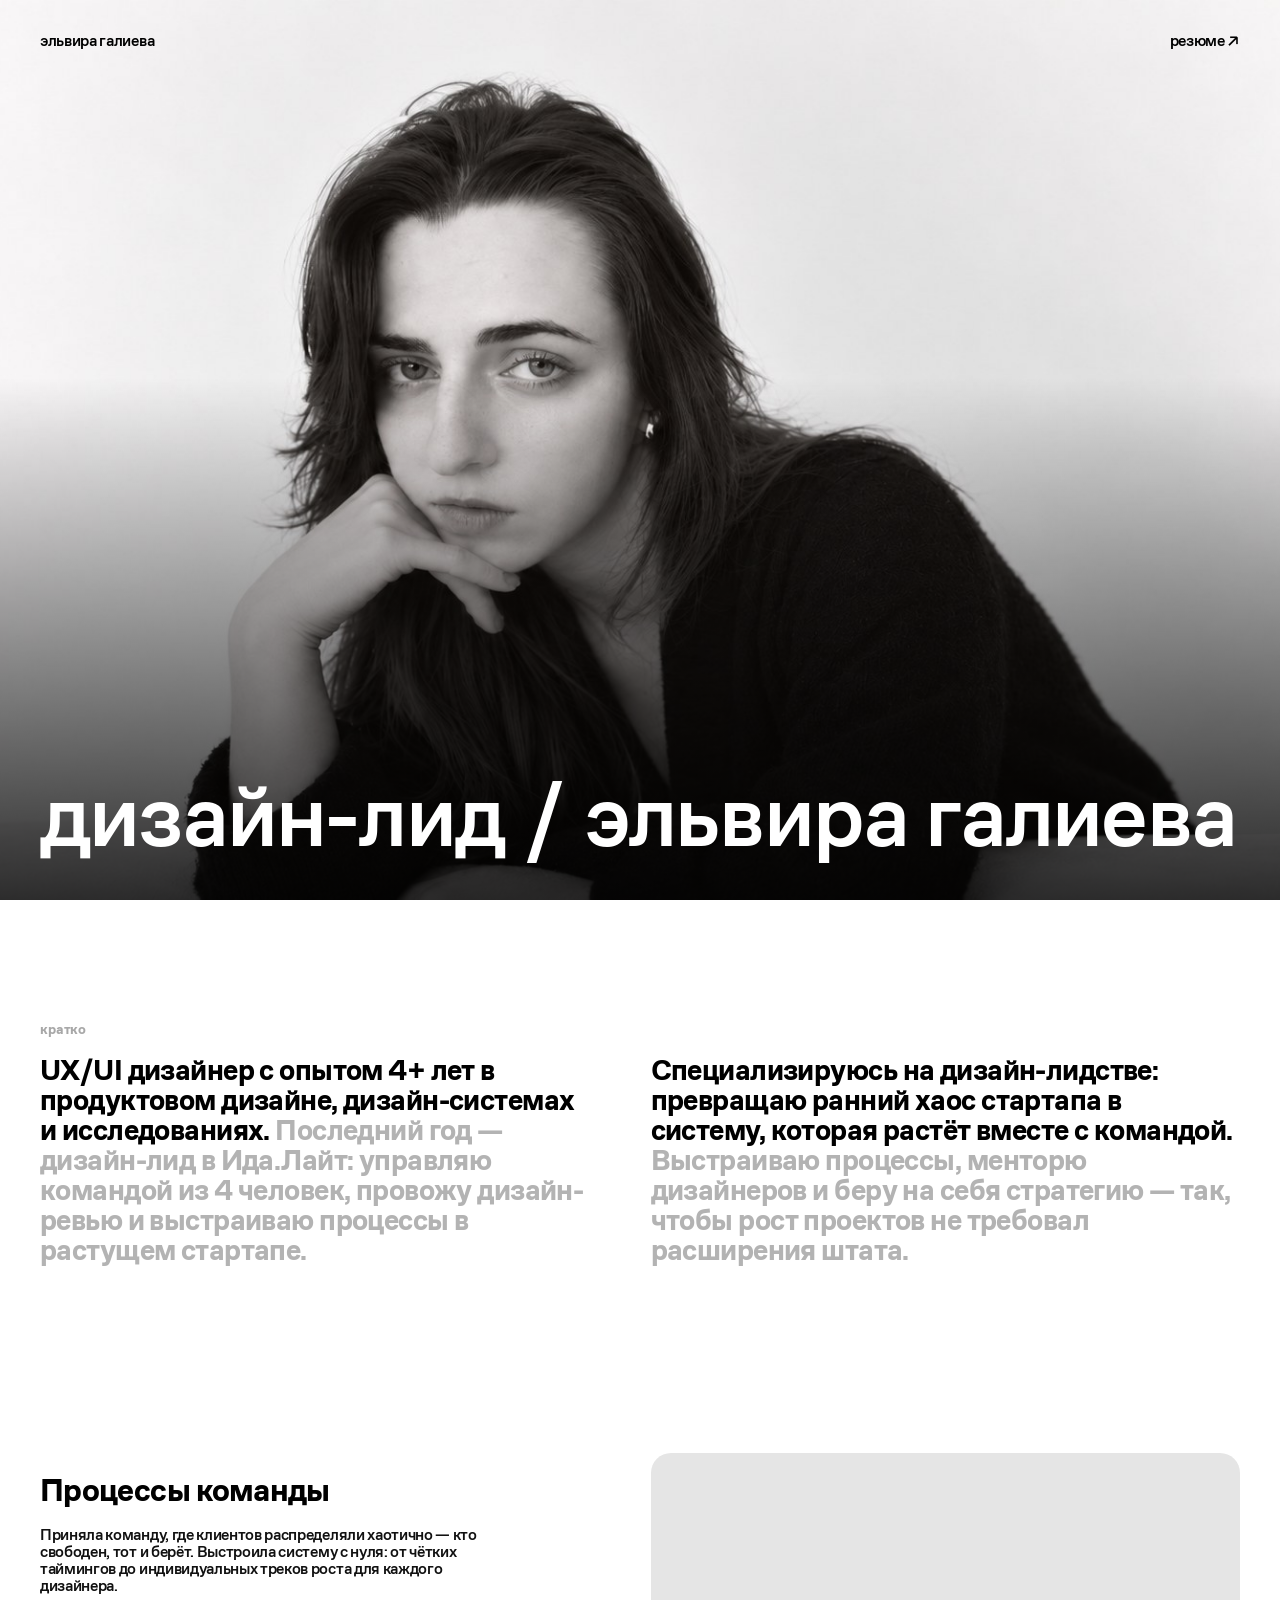
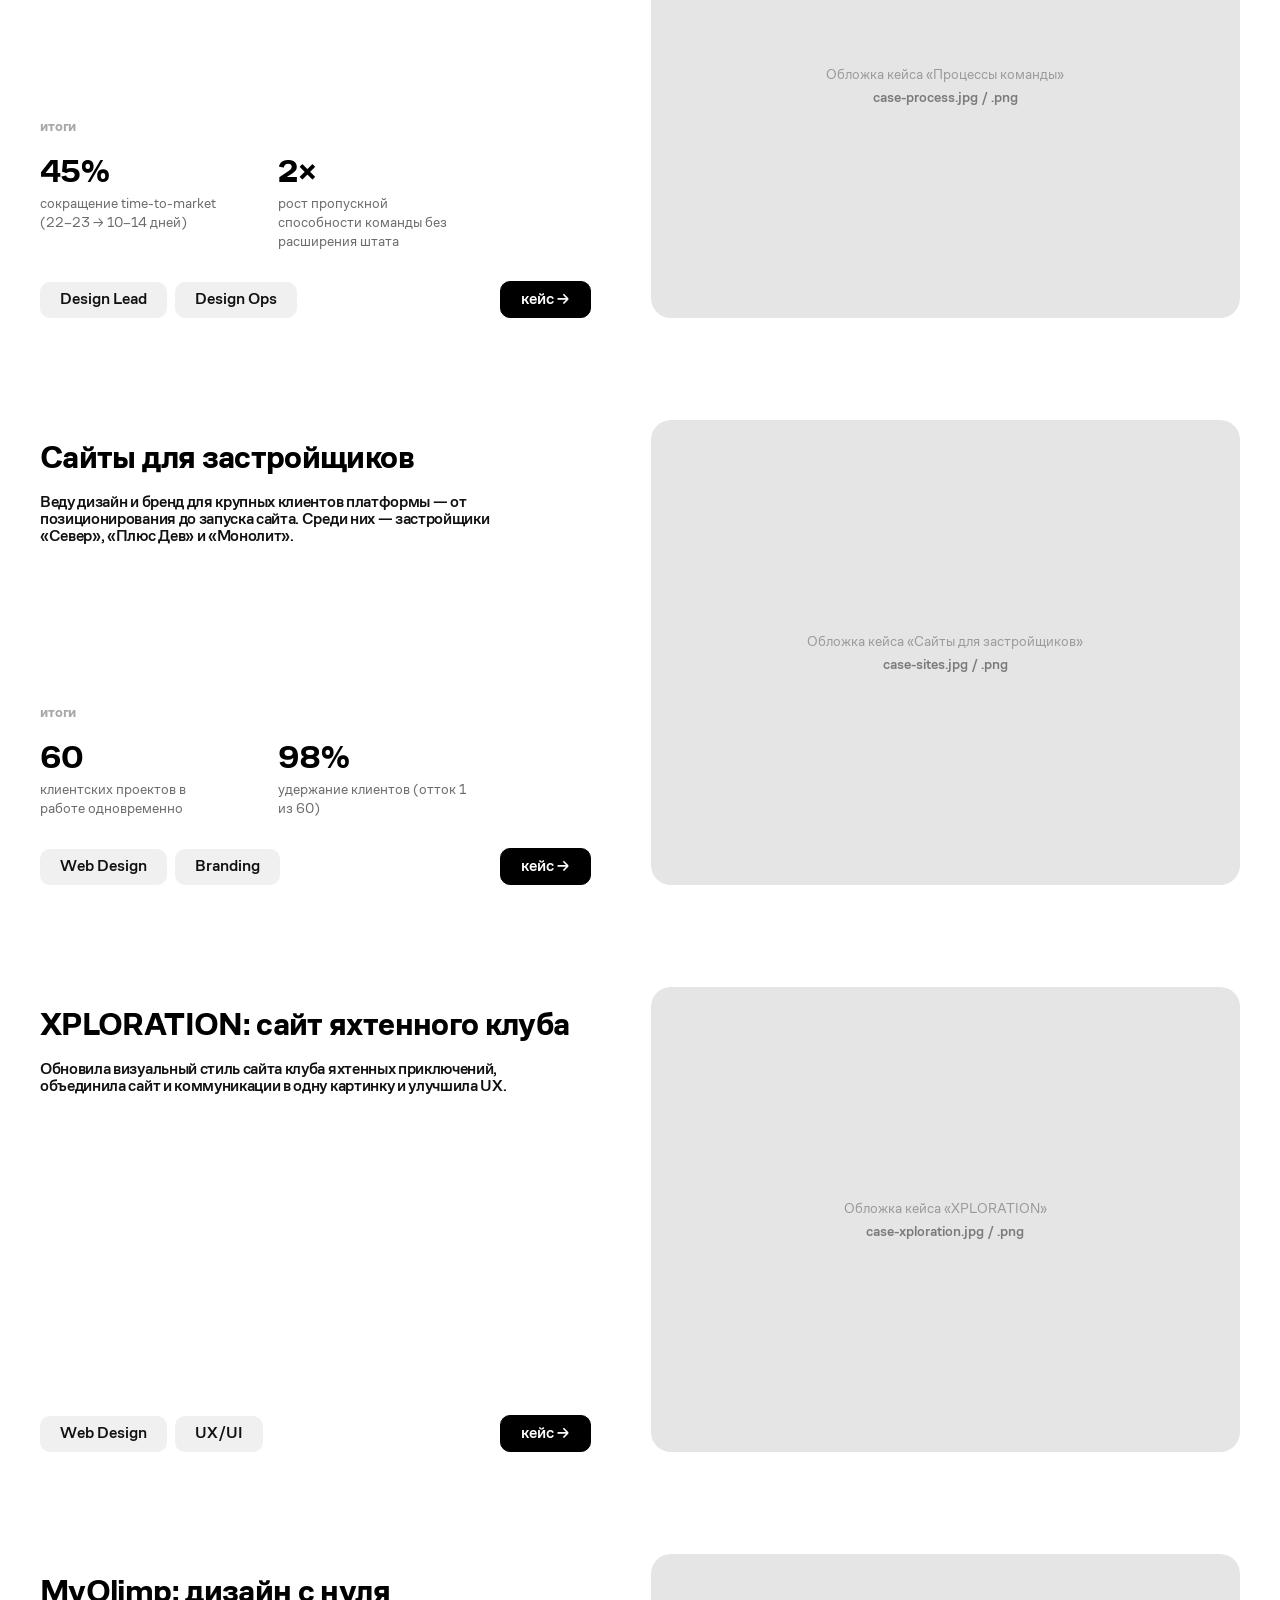
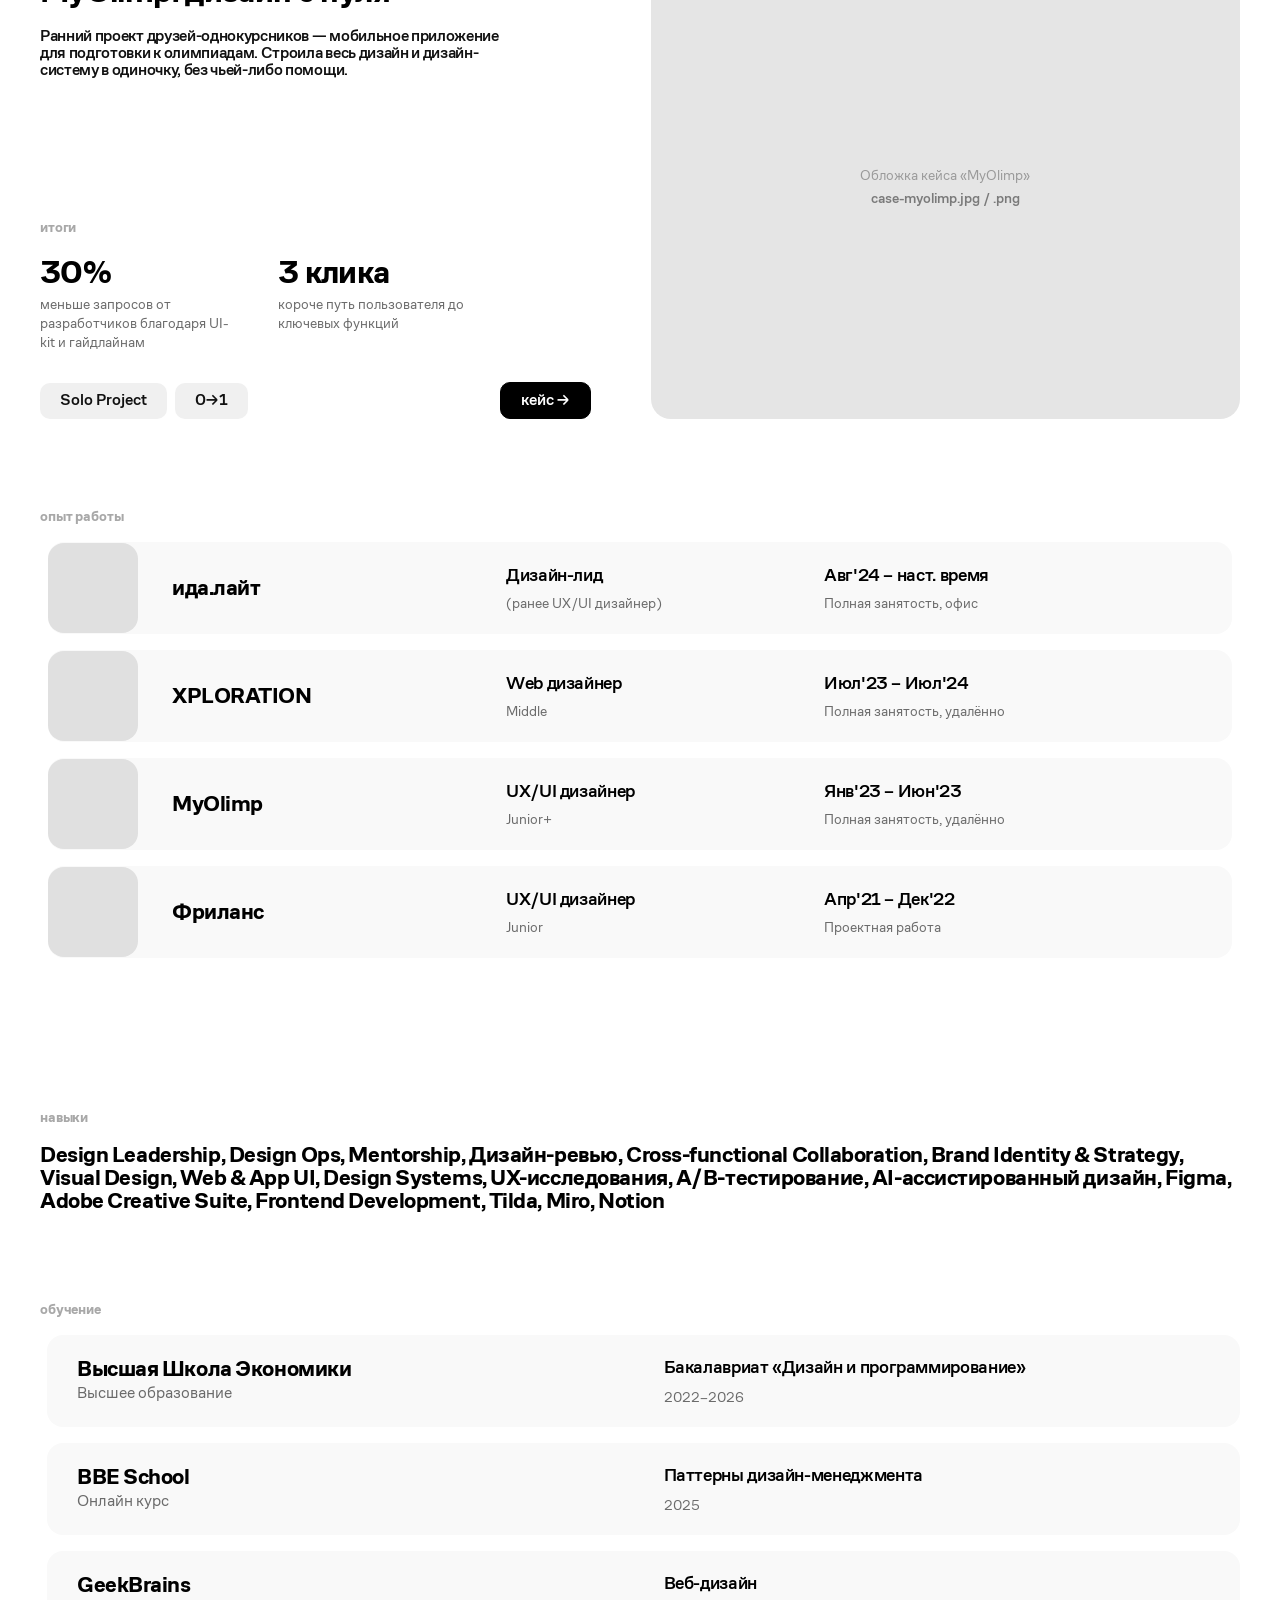
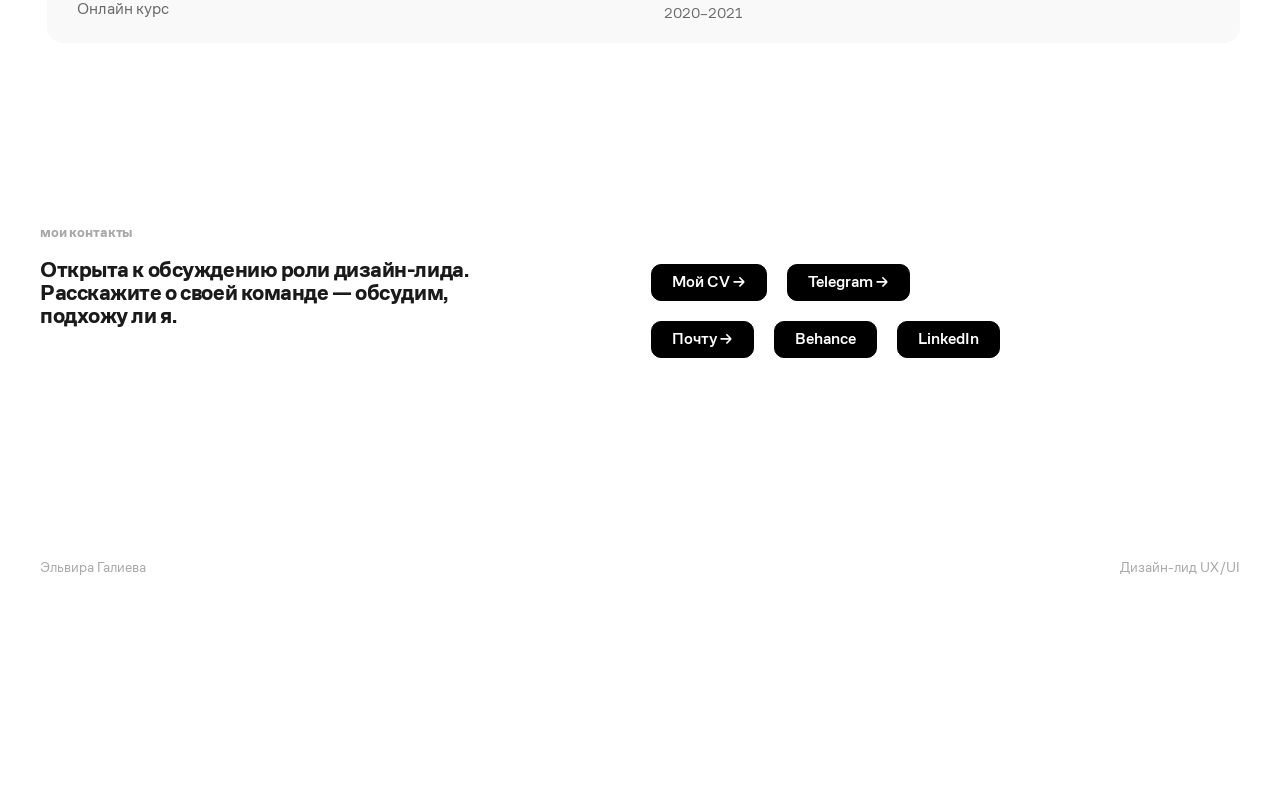
==== index.html @ cdce3c0e "xplo_case" ====
<!doctype html>
<html lang="ru">
  <head>
    <meta charset="utf-8" />
    <meta name="viewport" content="width=device-width, initial-scale=1" />
    <title>Эльвира Галиева — Дизайн-лид UX/UI</title>
    <meta
      name="description"
      content="Портфолио Эльвиры Галиевой, дизайн-лида UX/UI: процессы команды, сайты для застройщиков, сайт яхтенного клуба, дизайн-системы."
    />
    <link rel="preconnect" href="https://fonts.googleapis.com" />
    <link rel="preconnect" href="https://fonts.gstatic.com" crossorigin />
    <link
      href="https://fonts.googleapis.com/css2?family=Inter:wght@400;500;600;700&display=swap"
      rel="stylesheet"
    />
    <link rel="icon" type="image/png" href="images/favicon.png" />
    <link rel="stylesheet" href="style.css" />
    <script>document.documentElement.classList.add("js");</script>
  </head>
  <body>
    <!-- ===== Прелоадер ===== -->
    <div class="preloader" id="preloader" aria-hidden="true">
      <p class="preloader__text">
        <span class="preloader__text-base">эльвира галиева / дизайн-лид ux/ui</span>
        <span class="preloader__text-fill" id="preloader-fill"
          >эльвира галиева / дизайн-лид ux/ui</span
        >
      </p>
    </div>

    <!-- ===== Первый экран ===== -->
    <section class="hero-full" id="hero-full">
      <div
        class="hero-full__media media"
        data-slot="hero"
        data-label="Фото"
      ></div>
      <div class="hero-full__overlay" aria-hidden="true"></div>
      <div class="hero-full__top wrap">
        <a
          class="hero-full__name"
          data-link="telegram"
          href="#"
          target="_blank"
          rel="noopener"
          >эльвира галиева</a
        >
        <a
          class="hero-full__cv"
          data-link="cv"
          href="#"
          target="_blank"
          rel="noopener"
          >резюме <span aria-hidden="true">↗</span></a
        >
      </div>
      <div class="hero-full__title-wrap wrap">
        <h1 class="hero-full__title" id="hero-title">
          дизайн-лид / эльвира галиева
        </h1>
      </div>
    </section>

    <main>
      <!-- ===== Кратко ===== -->
      <section class="about wrap">
        <p class="label">Кратко</p>
        <div class="about__grid">
          <p class="about__text">
            <span class="about__text--strong"
              >UX/UI дизайнер с опытом 4+ лет в продуктовом дизайне,
              дизайн-системах и исследованиях.</span
            >
            <span class="about__text--muted"
              >Последний год — дизайн-лид в Ида.Лайт: управляю командой из 4
              человек, провожу дизайн-ревью и выстраиваю процессы в растущем
              стартапе.</span
            >
          </p>
          <p class="about__text">
            <span class="about__text--strong"
              >Специализируюсь на дизайн-лидстве: превращаю ранний хаос стартапа
              в систему, которая растёт вместе с командой.</span
            >
            <span class="about__text--muted"
              >Выстраиваю процессы, менторю дизайнеров и беру на себя стратегию
              — так, чтобы рост проектов не требовал расширения штата.</span
            >
          </p>
        </div>
      </section>

      <!-- ===== Кейсы ===== -->
      <section class="cases wrap">
        <article class="case" id="case-process">
          <div class="case__info">
            <div>
              <h2 class="case__title">Процессы команды</h2>
              <p class="case__desc">
                Приняла команду, где клиентов распределяли хаотично — кто
                свободен, тот и берёт. Выстроила систему с нуля: от чётких
                таймингов до индивидуальных треков роста для каждого дизайнера.
              </p>
            </div>
            <div>
              <p class="label">Итоги</p>
              <div class="stats">
                <div class="stat">
                  <div class="stat__num">45%</div>
                  <div class="stat__cap">
                    сокращение time-to-market (22–23 → 10–14 дней)
                  </div>
                </div>
                <div class="stat">
                  <div class="stat__num">2×</div>
                  <div class="stat__cap">
                    рост пропускной способности команды без расширения штата
                  </div>
                </div>
              </div>
              <div class="case__foot">
                <div class="tags">
                  <span class="tag">Design Lead</span
                  ><span class="tag">Design Ops</span>
                </div>
                <a class="btn btn--dark" data-link="case-process" href="#"
                  >кейс →</a
                >
              </div>
            </div>
          </div>
          <div
            class="case__media media"
            data-slot="case-process"
            data-label="Обложка кейса «Процессы команды»"
          ></div>
        </article>

        <article class="case" id="case-sites">
          <div class="case__info">
            <div>
              <h2 class="case__title">Сайты для застройщиков</h2>
              <p class="case__desc">
                Веду дизайн и бренд для крупных клиентов платформы — от
                позиционирования до запуска сайта. Среди них — застройщики
                «Север», «Плюс Дев» и «Монолит».
              </p>
            </div>
            <div>
              <p class="label">Итоги</p>
              <div class="stats">
                <div class="stat">
                  <div class="stat__num">60</div>
                  <div class="stat__cap">
                    клиентских проектов в работе одновременно
                  </div>
                </div>
                <div class="stat">
                  <div class="stat__num">98%</div>
                  <div class="stat__cap">
                    удержание клиентов (отток 1 из 60)
                  </div>
                </div>
              </div>
              <div class="case__foot">
                <div class="tags">
                  <span class="tag">Web Design</span
                  ><span class="tag">Branding</span>
                </div>
                <a class="btn btn--dark" data-link="case-sites" href="#"
                  >кейс →</a
                >
              </div>
            </div>
          </div>
          <div
            class="case__media media"
            data-slot="case-sites"
            data-label="Обложка кейса «Сайты для застройщиков»"
          ></div>
        </article>

        <article class="case" id="case-xploration">
          <div class="case__info">
            <div>
              <h2 class="case__title">XPLORATION: сайт яхтенного клуба</h2>
              <p class="case__desc">
                Обновила визуальный стиль сайта клуба яхтенных приключений,
                объединила сайт и коммуникации в одну картинку и улучшила UX.
              </p>
            </div>
            <div>
              <div class="case__foot">
                <div class="tags">
                  <span class="tag">Web Design</span
                  ><span class="tag">UX/UI</span>
                </div>
                <a class="btn btn--dark" data-link="case-xploration" href="#">кейс →</a>
              </div>
            </div>
          </div>
          <div
            class="case__media media"
            data-slot="case-xploration"
            data-label="Обложка кейса «XPLORATION»"
          ></div>
        </article>

        <article class="case" id="case-myolimp">
          <div class="case__info">
            <div>
              <h2 class="case__title">MyOlimp: дизайн с нуля</h2>
              <p class="case__desc">
                Ранний проект друзей-однокурсников — мобильное приложение для
                подготовки к олимпиадам. Строила весь дизайн и дизайн-систему в
                одиночку, без чьей-либо помощи.
              </p>
            </div>
            <div>
              <p class="label">Итоги</p>
              <div class="stats">
                <div class="stat">
                  <div class="stat__num">30%</div>
                  <div class="stat__cap">
                    меньше запросов от разработчиков благодаря UI-kit и
                    гайдлайнам
                  </div>
                </div>
                <div class="stat">
                  <div class="stat__num">3 клика</div>
                  <div class="stat__cap">
                    короче путь пользователя до ключевых функций
                  </div>
                </div>
              </div>
              <div class="case__foot">
                <div class="tags">
                  <span class="tag">Solo Project</span
                  ><span class="tag">0→1</span>
                </div>
                <a class="btn btn--dark" data-link="case-myolimp" href="#"
                  >кейс →</a
                >
              </div>
            </div>
          </div>
          <div
            class="case__media media"
            data-slot="case-myolimp"
            data-label="Обложка кейса «MyOlimp»"
          ></div>
        </article>
      </section>

      <!-- ===== Опыт работы ===== -->
      <section class="block wrap">
        <p class="label">Опыт работы</p>
        <div class="rows">
          <div class="job">
            <div
              class="job__logo media"
              data-slot="logo-idalite"
              data-label="Лого"
            ></div>
            <div class="job__company">ида.лайт</div>
            <div class="job__col">
              <div class="job__main">Дизайн-лид</div>
              <div class="job__sub">(ранее UX/UI дизайнер)</div>
            </div>
            <div class="job__col">
              <div class="job__main">Авг'24 – наст. время</div>
              <div class="job__sub">Полная занятость, офис</div>
            </div>
          </div>
          <div class="job">
            <div
              class="job__logo media"
              data-slot="logo-xploration"
              data-label="Лого"
            ></div>
            <div class="job__company">XPLORATION</div>
            <div class="job__col">
              <div class="job__main">Web дизайнер</div>
              <div class="job__sub">Middle</div>
            </div>
            <div class="job__col">
              <div class="job__main">Июл'23 – Июл'24</div>
              <div class="job__sub">Полная занятость, удалённо</div>
            </div>
          </div>
          <div class="job">
            <div
              class="job__logo media"
              data-slot="logo-myolimp"
              data-label="Лого"
            ></div>
            <div class="job__company">MyOlimp</div>
            <div class="job__col">
              <div class="job__main">UX/UI дизайнер</div>
              <div class="job__sub">Junior+</div>
            </div>
            <div class="job__col">
              <div class="job__main">Янв'23 – Июн'23</div>
              <div class="job__sub">Полная занятость, удалённо</div>
            </div>
          </div>
          <div class="job">
            <div
              class="job__logo media"
              data-slot="logo-freelance"
              data-label="Лого"
            ></div>
            <div class="job__company">Фриланс</div>
            <div class="job__col">
              <div class="job__main">UX/UI дизайнер</div>
              <div class="job__sub">Junior</div>
            </div>
            <div class="job__col">
              <div class="job__main">Апр'21 – Дек'22</div>
              <div class="job__sub">Проектная работа</div>
            </div>
          </div>
        </div>
      </section>

      <!-- ===== Навыки ===== -->
      <section class="block wrap">
        <p class="label">Навыки</p>
        <!-- Навыки и превью кейсов при наведении настраиваются в script.js (SKILLS) -->
        <p class="skills" id="skills"></p>
      </section>

      <!-- ===== Обучение ===== -->
      <section class="block wrap">
        <p class="label">Обучение</p>
        <div class="rows">
          <div class="edu">
            <div>
              <div class="edu__name">Высшая Школа Экономики</div>
              <div class="edu__sub">Высшее образование</div>
            </div>
            <div>
              <div class="edu__main">
                Бакалавриат «Дизайн и программирование»
              </div>
              <div class="edu__sub edu__sub--sm">2022–2026</div>
            </div>
          </div>
          <div class="edu">
            <div>
              <div class="edu__name">BBE School</div>
              <div class="edu__sub">Онлайн курс</div>
            </div>
            <div>
              <div class="edu__main">Паттерны дизайн-менеджмента</div>
              <div class="edu__sub edu__sub--sm">2025</div>
            </div>
          </div>
          <div class="edu">
            <div>
              <div class="edu__name">GeekBrains</div>
              <div class="edu__sub">Онлайн курс</div>
            </div>
            <div>
              <div class="edu__main">Веб-дизайн</div>
              <div class="edu__sub edu__sub--sm">2020–2021</div>
            </div>
          </div>
        </div>
      </section>

      <!-- ===== Контакты ===== -->
      <section class="contacts wrap" id="contacts">
        <p class="label">Мои контакты</p>
        <div class="contacts__grid">
          <p class="contacts__text">
            Открыта к обсуждению роли дизайн-лида. Расскажите о своей
            команде — обсудим, подхожу ли я.
          </p>
          <div class="contacts__btns">
            <a
              class="btn btn--dark"
              data-link="cv"
              href="#"
              target="_blank"
              rel="noopener"
              >Мой CV →</a
            >
            <a
              class="btn btn--dark"
              data-link="telegram"
              href="#"
              target="_blank"
              rel="noopener"
              >Telegram →</a
            >
            <a class="btn btn--dark" data-link="email" href="#">Почту →</a>
            <a
              class="btn btn--dark"
              data-link="behance"
              href="#"
              target="_blank"
              rel="noopener"
              >Behance</a
            >
            <a
              class="btn btn--dark"
              data-link="linkedin"
              href="#"
              target="_blank"
              rel="noopener"
              >LinkedIn</a
            >
          </div>
        </div>
      </section>
    </main>

    <footer class="footer wrap">
      <span>Эльвира Галиева</span>
      <span>Дизайн-лид UX/UI</span>
    </footer>

    <!-- Всплывающее превью кейса для навыков -->
    <div class="skill-tip" id="skill-tip" aria-hidden="true">
      <div class="skill-tip__img media" id="skill-tip-img"></div>
      <div class="skill-tip__title" id="skill-tip-title"></div>
    </div>

    <script src="script.js"></script>
  </body>
</html>
---- style.css ----
/* =========================================================
   Портфолио — Эльвира Галиева
   Дизайн-система: CoFo Sans, серый #6B6B6B, скругления 10 / 16 / 20 px
   ========================================================= */

/* ---------- Шрифт CoFo Sans ----------
   Файлы лежат в папке fonts/. Есть начертания Regular 400, Medium 500, Bold 700.
   Если файлы не загрузились — запасной Inter. */
@font-face {
  font-family: "CoFo Sans";
  src: url("fonts/CoFoSans-Regular.woff") format("woff");
  font-weight: 400; font-style: normal; font-display: swap;
}
@font-face {
  font-family: "CoFo Sans";
  src: url("fonts/CoFoSans-Medium.woff") format("woff");
  font-weight: 500; font-style: normal; font-display: swap;
}
@font-face {
  font-family: "CoFo Sans";
  src: url("fonts/CoFoSans-Bold.woff") format("woff");
  font-weight: 700; font-style: normal; font-display: swap;
}

:root {
  --black: #000;
  --text: #111;
  --gray: #6B6B6B;          /* вторичный текст */
  --gray-label: #A8A8A8;    /* подписи разделов */
  --placeholder: #E5E5E5;   /* серые плейсхолдеры */
  --row-bg: #F9F9F9;        /* фон строк опыта/обучения */
  --tag-bg: #F0F0F0;
  --accent: #FF0000;        /* навык при наведении */
  --white: #fff;

  --r-s: 10px;   /* кнопки, теги */
  --r-m: 16px;   /* строки, логотипы, тултип */
  --r-l: 20px;   /* большие обложки */

  /* Сетка резиновая: контент тянется на всю ширину окна,
     по бокам только поля --gutter (40 / 32 / 16 px). */
  --max: 100%;
  --gutter: 40px;

  /* ---------- Типографическая шкала ----------
     размер / межстрочный / насыщенность / трекинг */
  --h1-size: 73px;  --h1-lh: 0.97; --h1-w: 500; --h1-ls: -0.02em;
  --h2-size: 32px;  --h2-lh: 1.2;  --h2-w: 700; --h2-ls: -0.02em;
  --h3-size: 22px;  --h3-lh: 1.05; --h3-w: 700; --h3-ls: -0.02em;
  --h4-size: 18px;  --h4-lh: 1.35; --h4-w: 500; --h4-ls: -0.02em;

  --big-size:    16px; --big-lh:    1.05; --big-w: 500; --big-ls: -0.02em;
  --normal-size: 16px; --normal-lh: 1.4;
  --small-size:  14px; --small-lh:  1.35;
  --label-size:  14px; --label-lh:  1.35;
  --text-w: 400;          /* обычный текст */
  --text-w-medium: 500;   /* кнопки, теги, акценты */
  --label-ls: -0.01em;     /* подписи разделов */
}

*, *::before, *::after { box-sizing: border-box; }

html { scroll-behavior: smooth; }

body {
  margin: 0;
  background: var(--white);
  color: var(--text);
  font-family: "CoFo Sans", "Inter", system-ui, -apple-system, "Segoe UI", Roboto, sans-serif;
  -webkit-font-smoothing: antialiased;
  overflow-wrap: break-word;
}

h1, h2, p { margin: 0; }
a { color: inherit; text-decoration: none; }

/* =========================================================
   ТИПОГРАФИКА — единственное место, где задаются шрифты.
   Классы .t-* можно вешать на новые элементы.
   ========================================================= */

/* H1 — имя и роль в шапке */
.t-h1 {
  font-size: var(--h1-size); line-height: var(--h1-lh);
  font-weight: var(--h1-w); letter-spacing: var(--h1-ls);
}
/* H2 — заголовки кейсов, цифры итогов */
.t-h2, .case__title, .stat__num {
  font-size: var(--h2-size); line-height: var(--h2-lh);
  font-weight: var(--h2-w); letter-spacing: var(--h2-ls);
}
/* H3 — компании, вузы, список навыков, текст контактов */
.t-h3, .job__company, .edu__name, .skills, .contacts__text {
  font-size: var(--h3-size); line-height: var(--h3-lh);
  font-weight: var(--h3-w); letter-spacing: var(--h3-ls);
}
/* Блок «Кратко» — крупнее H3 в ~1.5 раза, часть текста затемнена, часть серая */
.about__text {
  font-size: calc(var(--h3-size) * 1.3); line-height: 1.05;
  font-weight: var(--h3-w); letter-spacing: var(--h3-ls);
}
.about__text--strong { color: var(--black); }
.about__text--muted { color: #B3B3B3; }
/* H4 — должности и даты, программы обучения */
.t-h4, .job__main, .edu__main {
  font-size: var(--h4-size); line-height: var(--h4-lh);
  font-weight: var(--h4-w); letter-spacing: var(--h4-ls);
}
/* Big text — основной текст, описания кейсов */
body, .t-big, .case__desc {
  font-size: var(--big-size); line-height: var(--big-lh);
  font-weight: var(--big-w); letter-spacing: var(--big-ls);
}
/* Normal text — шапка, кнопки, теги, подписи в обучении */
.t-normal, .topbar__meta, .btn, .tag, .edu__sub {
  font-size: var(--normal-size); line-height: var(--normal-lh);
  font-weight: var(--text-w); letter-spacing: 0;
}
.btn, .tag { font-weight: var(--text-w-medium); }
/* Small text — подписи под цифрами, детали опыта, годы, футер */
.t-small, .stat__cap, .job__sub, .edu__sub--sm, .footer, .media__hint, .skill-tip__title {
  font-size: var(--small-size); line-height: var(--small-lh);
  font-weight: var(--text-w); letter-spacing: 0;
}
.skill-tip__title, .media__hint b { font-weight: var(--text-w-medium); }
/* Label — Small строчными: «Кратко», «Итоги», «Опыт работы»… */
.t-label, .label {
  font-size: var(--label-size); line-height: var(--label-lh);
  font-weight: 700; letter-spacing: var(--label-ls); text-transform: lowercase;
}

/* =========================================================
   Компоненты (без шрифтовых свойств)
   ========================================================= */

/* Две колонки «текст + обложка» в пропорции исходного макета 512 : 548 */
:root { --cols-2: minmax(0, 512fr) minmax(0, 548fr); }

.wrap {
  width: 100%;
  max-width: calc(var(--max) + var(--gutter) * 2);
  margin: 0 auto;
  padding: 0 var(--gutter);
}

.label { color: var(--gray-label); margin-bottom: 16px; }

/* ---------- Кнопки и теги ---------- */
.btn {
  display: inline-flex;
  align-items: center;
  justify-content: center;
  height: 37px;
  padding: 0 20px;
  border-radius: var(--r-s);
  white-space: nowrap;
  transition: opacity .15s, background .15s, color .15s;
}
.btn--dark { background: var(--black); color: var(--white); border: 1px solid var(--black); }
.btn--dark:hover { opacity: .8; }
.btn--outline { background: var(--white); color: var(--black); border: 1px solid var(--black); }
.btn--outline:hover { background: var(--black); color: var(--white); }

.tags { display: flex; flex-wrap: wrap; gap: 8px; }
.tag {
  display: inline-flex;
  align-items: center;
  height: 36px;
  padding: 0 20px;
  border-radius: var(--r-s);
  background: var(--tag-bg);
  white-space: nowrap;
}

/* ---------- Плейсхолдеры под фото ---------- */
.media {
  position: relative;
  overflow: hidden;
  background: var(--placeholder);
}
.media img {
  position: absolute;
  inset: 0;
  width: 100%;
  height: 100%;
  object-fit: cover;
  display: block;
}
.media.has-image { background: transparent; }
/* подсказка с именем файла — видна, пока картинки нет */
.media__hint {
  position: absolute;
  inset: 0;
  display: flex;
  flex-direction: column;
  align-items: center;
  justify-content: center;
  gap: 4px;
  padding: 12px;
  text-align: center;
  color: #9A9A9A;
  pointer-events: none;
}
.media__hint b { color: #7A7A7A; }
.media--circle { border-radius: 50%; }

/* ---------- Первый экран (hero-full) ---------- */
.hero-full {
  position: relative;
  width: 100%;
  height: 100svh;
  min-height: 560px;
  max-height: 980px;
  overflow: hidden;
  background: var(--placeholder);
  /* «штора», которая поднимается снизу вверх при загрузке страницы */
  clip-path: inset(100% 0 0 0);
  transition: clip-path .7s cubic-bezier(.22,1,.36,1);
}
.hero-full.is-revealed { clip-path: inset(0 0 0 0); }

.hero-full__media {
  position: absolute;
  inset: 0;
  border-radius: 0;
}
.hero-full__media img {
  object-position: center 20%;
  opacity: 0;
  transform: scale(1.04) translateY(22px);
  transition: opacity .9s ease, transform 1s cubic-bezier(.22,1,.36,1);
  transition-delay: .15s;
}
.hero-full.is-revealed .hero-full__media img {
  opacity: 1;
  transform: scale(1) translateY(0);
}
.hero-full__overlay {
  position: absolute;
  inset: 0;
  z-index: 1;
  background: linear-gradient(to top, rgba(0,0,0,.82) 0%, rgba(0,0,0,.4) 30%, rgba(0,0,0,0) 58%);
  pointer-events: none;
  opacity: 0;
  transition: opacity 1s ease;
  transition-delay: .2s;
}
.hero-full.is-revealed .hero-full__overlay { opacity: 1; }
.hero-full__top {
  position: absolute;
  top: 0; left: 0; right: 0;
  z-index: 2;
  display: flex;
  justify-content: space-between;
  align-items: center;
  padding-top: 33px;
  opacity: 0;
  transform: translateY(-10px);
  transition: opacity .6s ease, transform .6s ease;
  transition-delay: .45s;
}
.hero-full.is-revealed .hero-full__top {
  opacity: 1;
  transform: translateY(0);
}
.hero-full__name,
.hero-full__cv {
  color: var(--black);
  font-size: var(--normal-size);
  font-weight: var(--text-w-medium);
  text-transform: lowercase;
  transition: opacity .15s;
}
.hero-full__name:hover,
.hero-full__cv:hover { opacity: .55; }
.hero-full__title-wrap {
  position: absolute;
  left: 0; right: 0; bottom: 40px;
  z-index: 2;
  opacity: 0;
  transform: translateY(18px);
  transition: opacity .7s ease, transform .8s cubic-bezier(.22,1,.36,1);
  transition-delay: .55s;
}
.hero-full.is-revealed .hero-full__title-wrap {
  opacity: 1;
  transform: translateY(0);
}
.hero-full__title {
  margin: 0;
  color: var(--white);
  font-weight: 500;
  letter-spacing: -0.02em;
  line-height: .98;
  text-transform: lowercase;
  white-space: nowrap;
  /* точный размер высчитывается в script.js (fitHeroTitle), чтобы строка занимала всю ширину */
  font-size: 104px;
}

/* ---------- Прелоадер ---------- */
.preloader {
  position: fixed;
  inset: 0;
  z-index: 100;
  display: flex;
  align-items: center;
  justify-content: center;
  background: var(--white);
  transition: opacity .45s ease;
}
.preloader.is-hidden { opacity: 0; pointer-events: none; }
.preloader__text {
  position: relative;
  margin: 0;
  font-size: var(--normal-size);
  font-weight: var(--text-w-medium);
  letter-spacing: 0;
  text-transform: lowercase;
  white-space: nowrap;
}
.preloader__text-base { color: #D9D9D9; }
.preloader__text-fill {
  position: absolute;
  left: 0; top: 0;
  color: var(--black);
  clip-path: inset(0 100% 0 0);
  transition: clip-path 1.1s cubic-bezier(.65,0,.35,1);
}
.preloader__text-fill.is-filled { clip-path: inset(0 0 0 0); }

/* страница не скроллится, пока открыт прелоадер */
body.intro-locked { overflow: hidden; }

/* без анимации для тех, кто попросил её не показывать */
@media (prefers-reduced-motion: reduce) {
  .preloader { display: none; }
  .hero-full,
  .hero-full__media img,
  .hero-full__overlay,
  .hero-full__top,
  .hero-full__title-wrap {
    clip-path: none !important;
    opacity: 1 !important;
    transform: none !important;
    transition: none !important;
  }
}

/* ---------- Появление при прокрутке ----------
   Класс .reveal ставит script.js. Элемент плавно поднимается снизу вверх.
   Если JS не запустился, всё видно сразу (класс .js на <html> не появится). */
.js .reveal {
  opacity: 0;
  transform: translateY(32px);
}
.js .reveal.is-in {
  opacity: 1;
  transform: none;
  transition: opacity .8s ease, transform .9s cubic-bezier(.22,1,.36,1);
}

/* «Кратко» — исключение: текст появляется построчно.
   Строки собирает script.js; отступы .1em сверху и снизу — чтобы маска
   не обрезала диакритику (й, Ё) и хвосты букв (р, у, д). */
.about__text.is-split { display: flow-root; }
.about__line {
  display: block;
  overflow: hidden;
  padding: .1em 0;
  margin-bottom: -.2em; /* компенсирует отступы, межстрочный остаётся как был */
}
.about__line:first-child { margin-top: -.1em; }
.about__line:last-child { margin-bottom: -.1em; }
.about__line-in { display: block; }
.js .about__text.is-split .about__line-in {
  opacity: 0;
  transform: translateY(120%);
}
.js .about__text.is-split.is-in .about__line-in {
  opacity: 1;
  transform: none;
  transition: opacity .7s ease, transform 1s cubic-bezier(.22,1,.36,1);
}

@media (prefers-reduced-motion: reduce) {
  .js .reveal,
  .js .about__text.is-split .about__line-in {
    opacity: 1 !important;
    transform: none !important;
    transition: none !important;
  }
}

/* ---------- Кратко ---------- */
.about { padding-top: 120px; }
.about__grid {
  display: grid;
  grid-template-columns: var(--cols-2);
  gap: 60px;
}

/* ---------- Кейсы ---------- */
.cases {
  display: flex;
  flex-direction: column;
  gap: 102px;
  padding-top: 188px;
}
.case {
  display: grid;
  grid-template-columns: var(--cols-2);
  gap: 60px;
  align-items: stretch;
}
.case__info {
  display: flex;
  flex-direction: column;
  justify-content: space-between;
  gap: 40px;
  padding-top: 18px;
}
.case__title { color: var(--black); margin-bottom: 18px; }
.case__desc { max-width: 470px; color: var(--text); }
.case__media {
  min-height: 465px;
  border-radius: var(--r-l);
}
.stats {
  display: grid;
  grid-template-columns: 236px 1fr;
  gap: 2px;
  margin-bottom: 30px;
}
.stat__num { color: var(--black); margin-bottom: 4px; }
.stat__cap { color: var(--gray); max-width: 190px; }
.case__foot {
  display: flex;
  justify-content: space-between;
  align-items: center;
  gap: 16px;
}

/* ---------- Блоки опыт / навыки / обучение ---------- */
.block { padding-top: 88px; }
.rows { display: flex; flex-direction: column; gap: 16px; }

.job {
  display: grid;
  grid-template-columns: 90px 1fr 284px 388px;
  align-items: center;
  gap: 0 34px;
  min-height: 92px;
  margin: 0 8px;
  background: var(--row-bg);
  border-radius: var(--r-m);
  padding-right: 20px;
}
.job__logo {
  width: 90px;
  height: 90px;
  border-radius: var(--r-m);
  background: #E0E0E0;
}
.job__company, .job__main { color: var(--black); }
.job__sub { color: var(--gray); margin-top: 6px; }

.block:has(.skills) { padding-top: 150px; }
.skills { color: var(--black); }
.skill { transition: color .15s; white-space: nowrap; }
.skill--case { cursor: pointer; }
.skill--case:hover,
.skill--case:focus-visible { color: var(--accent); outline: none; text-decoration: underline; text-underline-offset: 3px; }

.edu {
  display: grid;
  grid-template-columns: 1fr 1fr;
  align-items: center;
  gap: 0 30px;
  min-height: 92px;
  margin-left: 7px;
  padding: 18px 30px;
  background: var(--row-bg);
  border-radius: var(--r-m);
}
.edu > div:last-child { padding-left: 5px; }
.edu__name, .edu__main { color: var(--black); }
.edu__sub { color: var(--gray); margin-top: 2px; }
.edu__sub--sm { margin-top: 8px; }

/* ---------- Контакты ---------- */
.contacts { padding-top: 180px; }
.contacts__grid {
  display: grid;
  grid-template-columns: var(--cols-2);
  gap: 60px;
}
.contacts__text { color: #1A1A1A; max-width: 440px; }
.contacts__btns {
  display: flex;
  flex-wrap: wrap;
  gap: 20px;
  max-width: 380px;
  padding-top: 6px;
}

/* ---------- Футер ---------- */
.footer {
  display: flex;
  justify-content: space-between;
  gap: 16px;
  padding-top: 200px;
  padding-bottom: 40px;
  color: var(--gray-label);
}

/* ---------- Превью кейса у навыка ---------- */
.skill-tip {
  position: absolute;
  z-index: 50;
  width: 306px;
  padding: 12px;
  background: var(--white);
  border: 1px solid #E2E2E2;
  border-radius: var(--r-m);
  box-shadow: 0 8px 24px rgba(0,0,0,.08);
  opacity: 0;
  transform: translateY(4px);
  pointer-events: none;
  transition: opacity .15s, transform .15s;
}
.skill-tip.is-visible { opacity: 1; transform: none; }
.skill-tip__img { height: 140px; border-radius: var(--r-s); }
.skill-tip__title { margin-top: 10px; color: var(--black); }

/* =========================================================
   Адаптив (шрифты меняются только через переменные шкалы)
   ========================================================= */
@media (max-width: 1200px) {
  .case, .about__grid, .contacts__grid { grid-template-columns: 1fr 1fr; gap: 48px; }
  .job { grid-template-columns: 90px 1fr 1fr 1fr; gap: 0 24px; }
}

@media (max-width: 900px) {
  :root { --gutter: 32px; --h1-size: 44px; }
  .hero-full { min-height: 460px; }
  .about { padding-top: 96px; }
  .about__grid, .contacts__grid { grid-template-columns: 1fr; gap: 24px; }
  .cases { padding-top: 96px; gap: 72px; }
  .case { grid-template-columns: 1fr; gap: 24px; }
  .case__info { padding-top: 0; }
  .case__media { min-height: 0; aspect-ratio: 548 / 465; grid-row: 1; }
  .block, .block:has(.skills), .contacts { padding-top: 88px; }
  .job { grid-template-columns: 72px 1fr; gap: 6px 20px; padding: 0 16px 0 0; margin: 0; }
  .job__logo { width: 72px; height: 72px; grid-row: 1 / span 3; align-self: start; margin: 10px 0; }
  .job__company { padding-top: 14px; }
  .job__col:last-child { padding-bottom: 14px; }
  .edu { grid-template-columns: 1fr; gap: 12px; margin-left: 0; padding: 18px 20px; }
  .edu > div:last-child { padding-left: 0; }
  .footer { padding-top: 120px; }
}

@media (max-width: 560px) {
  :root {
    --gutter: 16px;
    --h1-size: 34px;
    --h2-size: 26px;
    --h3-size: 18px;
    --h4-size: 16px;
    --normal-size: 14px;
    --small-size: 12px;
    --label-size: 12px;
  }
  .topbar { flex-direction: column; gap: 16px; padding-top: 20px; }
  .topbar__actions { gap: 12px; }
  .hero__photo { width: 160px; height: 160px; }
  .stats { grid-template-columns: 1fr 1fr; gap: 16px; }
  .case__foot { flex-wrap: wrap; }
  .contacts__btns { gap: 12px; }
  .footer { flex-direction: column; gap: 6px; }
  .skill-tip { display: none; }
}
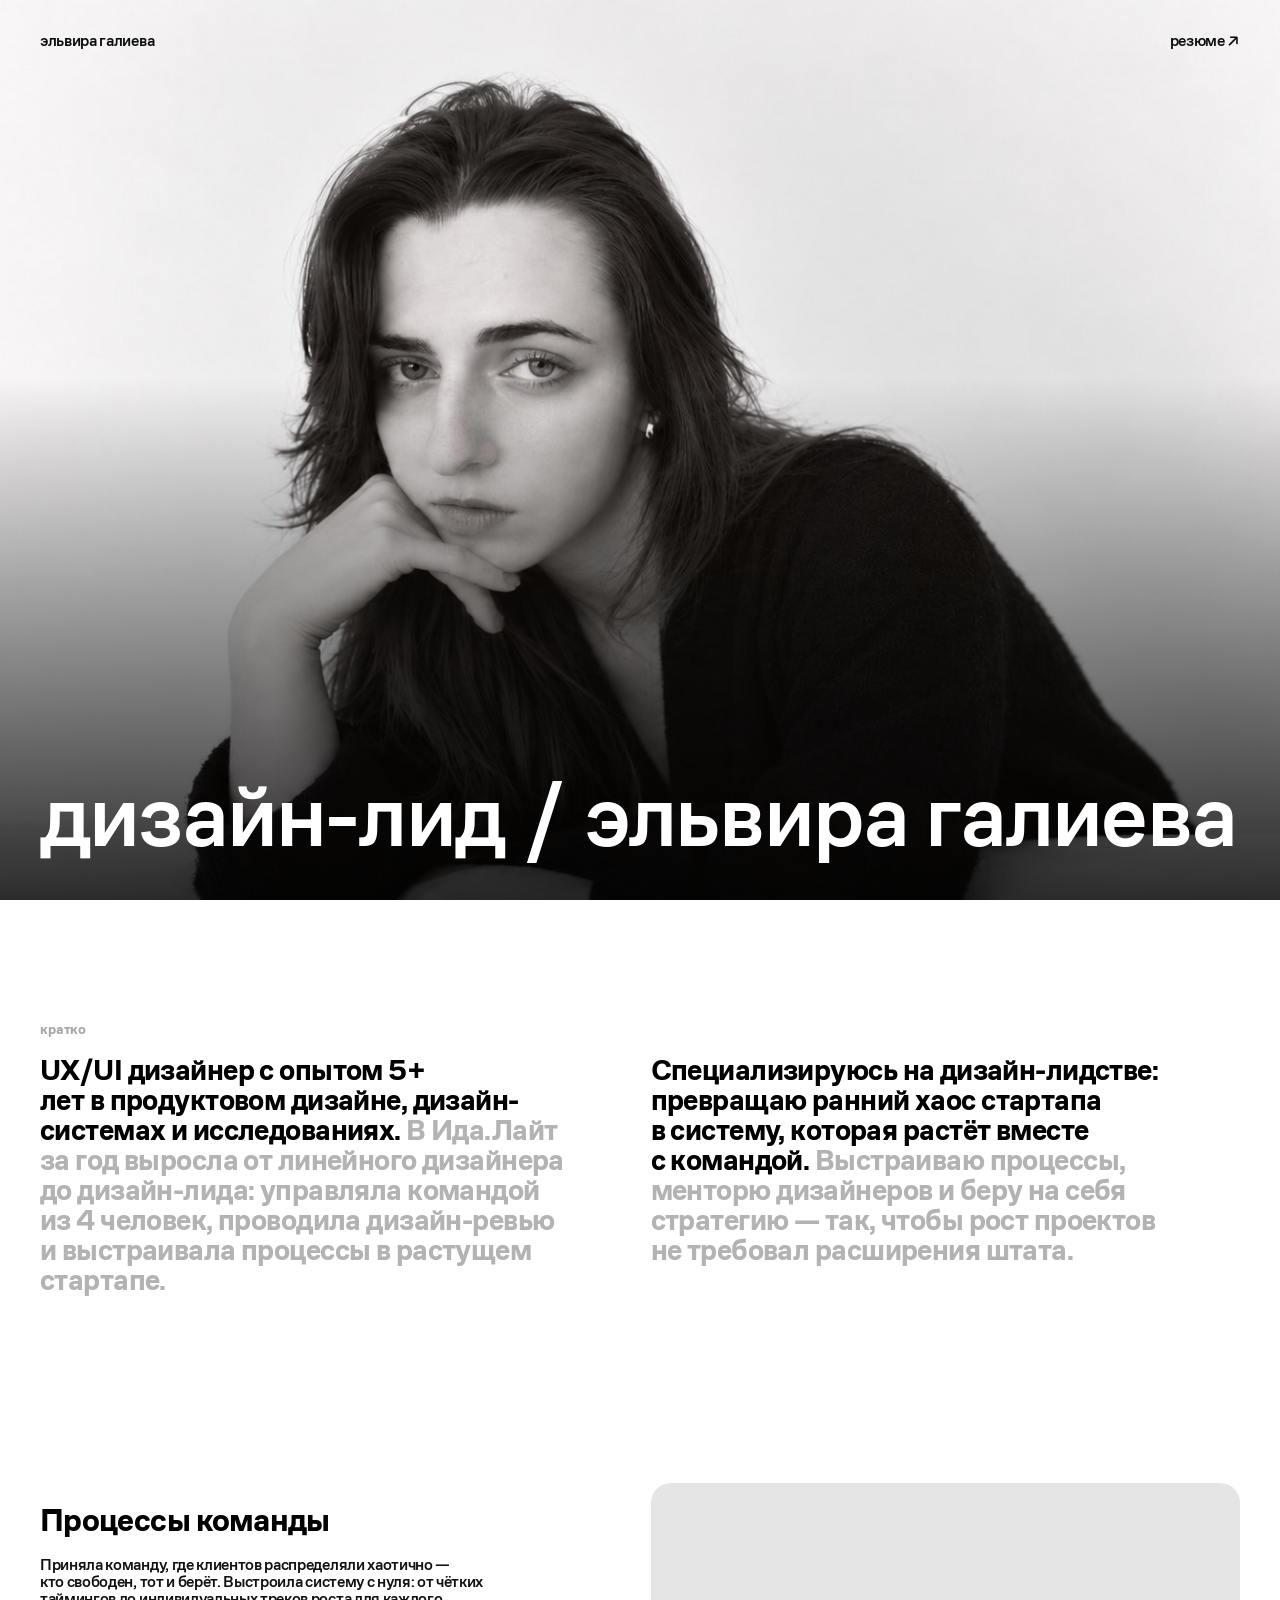
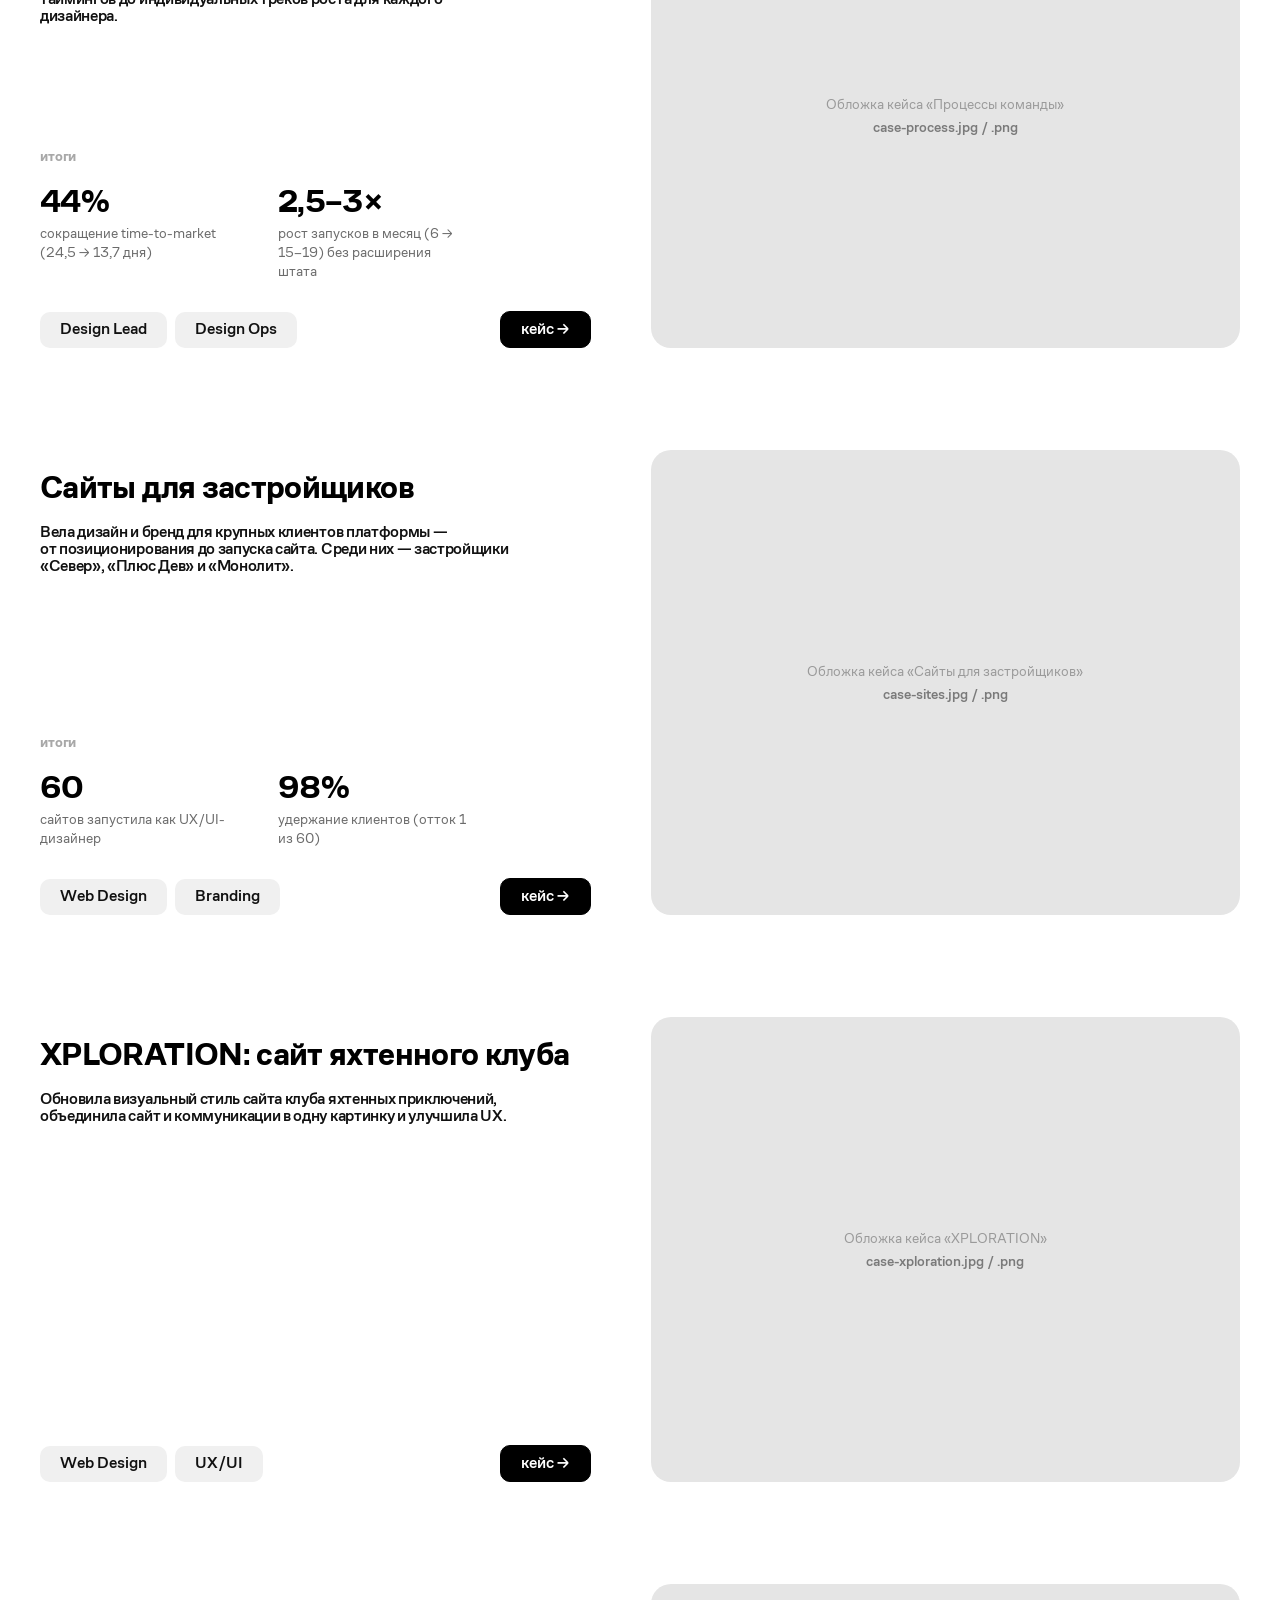
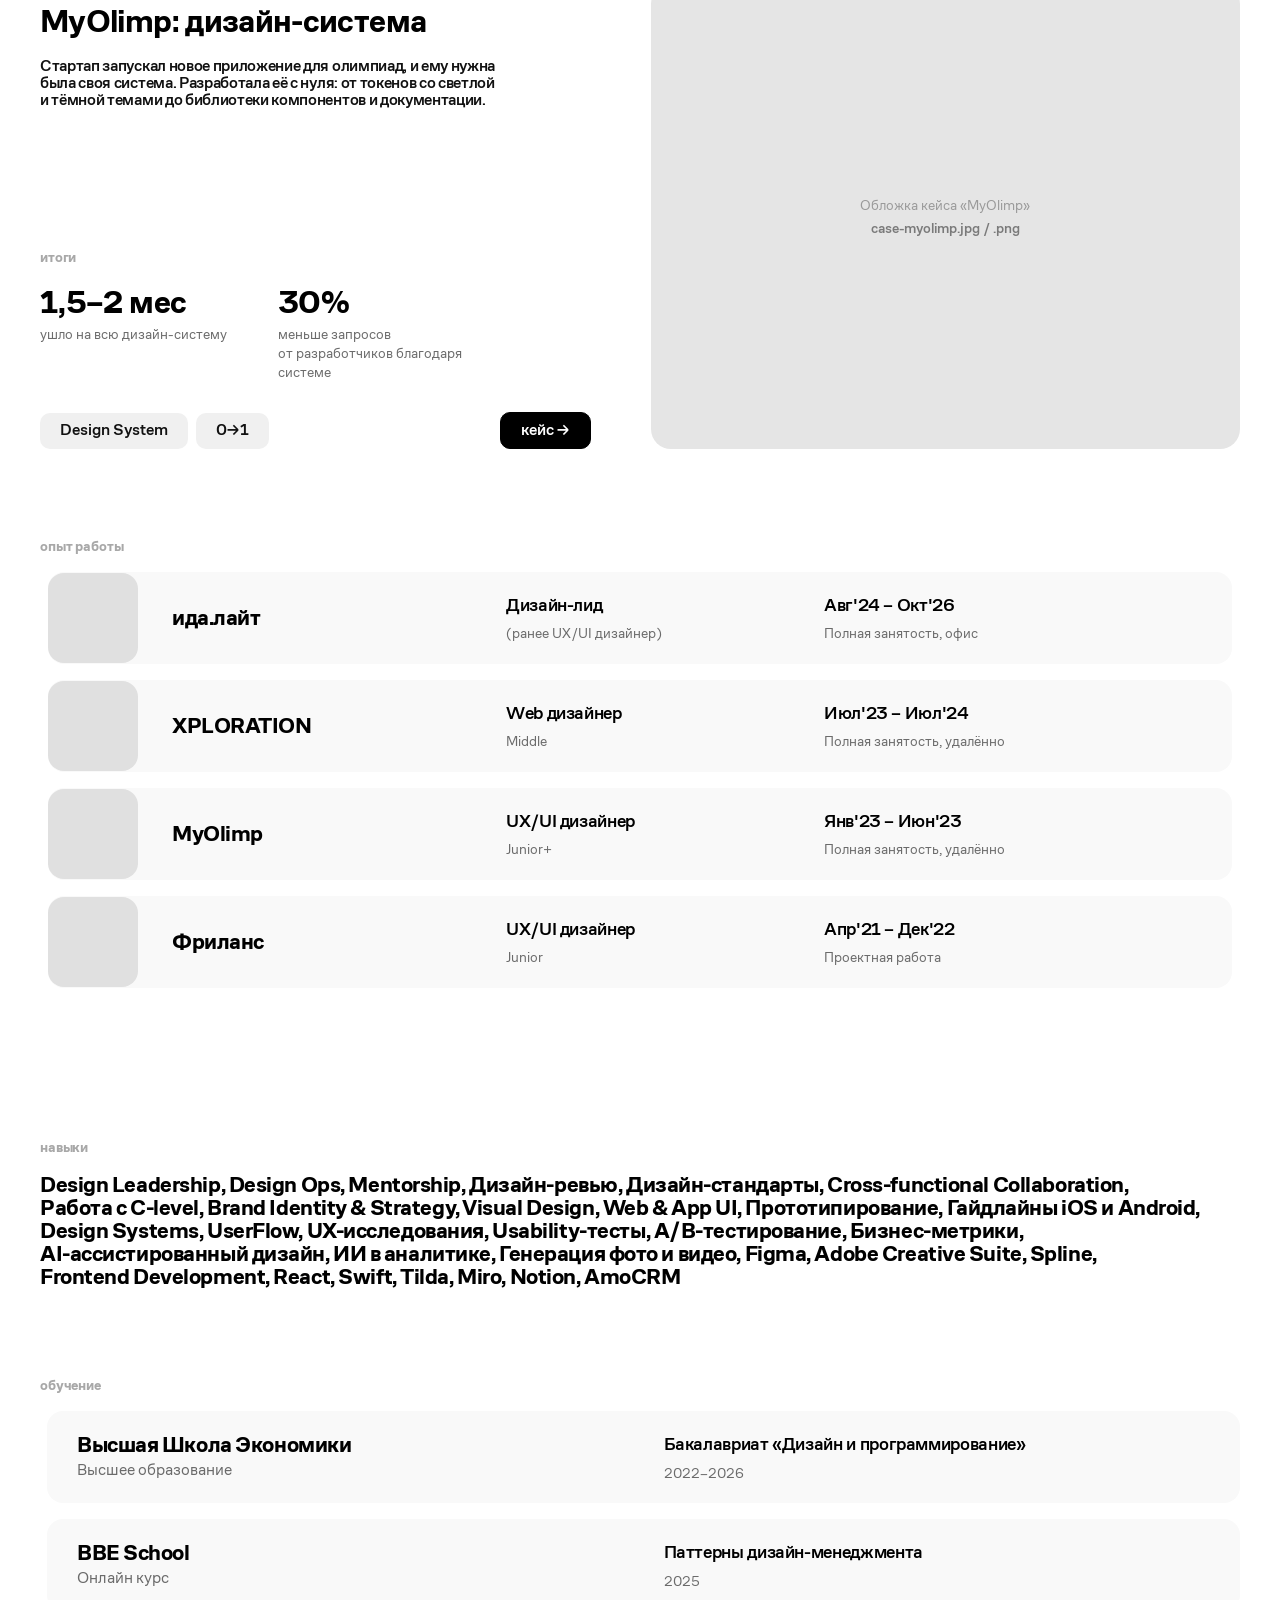
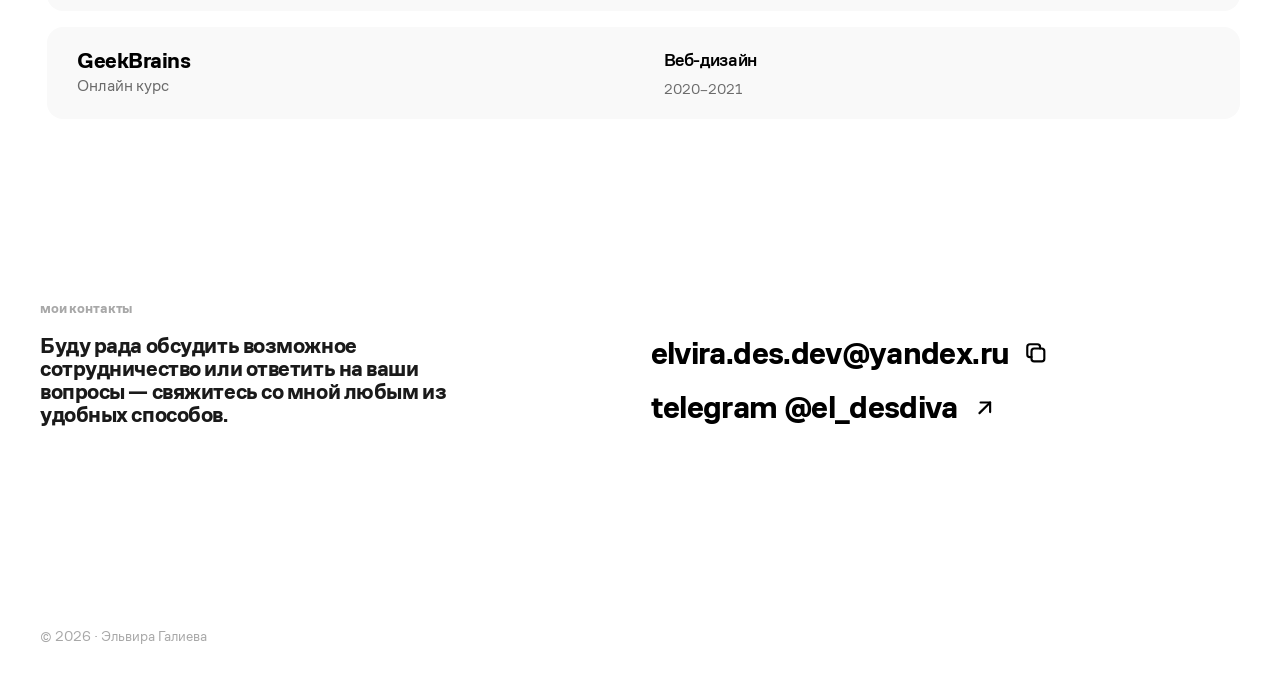
==== commit 5e50ea50: "all_case_draft" ====
--- a/index.html
+++ b/index.html
@@ -16,18 +16,42 @@
     />
     <link rel="icon" type="image/png" href="images/favicon.png" />
     <link rel="stylesheet" href="style.css" />
-    <script>document.documentElement.classList.add("js");</script>
+    <script>
+      document.documentElement.classList.add('js')
+    </script>
   </head>
   <body>
     <!-- ===== Прелоадер ===== -->
     <div class="preloader" id="preloader" aria-hidden="true">
       <p class="preloader__text">
-        <span class="preloader__text-base">эльвира галиева / дизайн-лид ux/ui</span>
+        <span class="preloader__text-base"
+          >эльвира галиева / дизайн-лид ux/ui</span
+        >
         <span class="preloader__text-fill" id="preloader-fill"
           >эльвира галиева / дизайн-лид ux/ui</span
         >
       </p>
     </div>
+
+    <!-- ===== Фиксированная шапка: цвет инвертируется от фона под ней ===== -->
+    <header class="site-bar wrap" id="site-bar">
+      <a
+        class="site-bar__link"
+        data-link="telegram"
+        href="#"
+        target="_blank"
+        rel="noopener"
+        >эльвира галиева</a
+      >
+      <a
+        class="site-bar__link"
+        data-link="cv"
+        href="#"
+        target="_blank"
+        rel="noopener"
+        >резюме <span aria-hidden="true">↗</span></a
+      >
+    </header>
 
     <!-- ===== Первый экран ===== -->
     <section class="hero-full" id="hero-full">
@@ -37,24 +61,6 @@
         data-label="Фото"
       ></div>
       <div class="hero-full__overlay" aria-hidden="true"></div>
-      <div class="hero-full__top wrap">
-        <a
-          class="hero-full__name"
-          data-link="telegram"
-          href="#"
-          target="_blank"
-          rel="noopener"
-          >эльвира галиева</a
-        >
-        <a
-          class="hero-full__cv"
-          data-link="cv"
-          href="#"
-          target="_blank"
-          rel="noopener"
-          >резюме <span aria-hidden="true">↗</span></a
-        >
-      </div>
       <div class="hero-full__title-wrap wrap">
         <h1 class="hero-full__title" id="hero-title">
           дизайн-лид / эльвира галиева
@@ -69,23 +75,24 @@
         <div class="about__grid">
           <p class="about__text">
             <span class="about__text--strong"
-              >UX/UI дизайнер с опытом 4+ лет в продуктовом дизайне,
-              дизайн-системах и исследованиях.</span
+              >UX/UI дизайнер с опытом 5+ лет в продуктовом дизайне,
+              дизайн-системах и исследованиях.</span
             >
             <span class="about__text--muted"
-              >Последний год — дизайн-лид в Ида.Лайт: управляю командой из 4
-              человек, провожу дизайн-ревью и выстраиваю процессы в растущем
-              стартапе.</span
+              >В Ида.Лайт за год выросла от линейного дизайнера до дизайн-лида:
+              управляла командой из 4 человек, проводила дизайн-ревью
+              и выстраивала процессы в растущем стартапе.</span
             >
           </p>
           <p class="about__text">
             <span class="about__text--strong"
-              >Специализируюсь на дизайн-лидстве: превращаю ранний хаос стартапа
-              в систему, которая растёт вместе с командой.</span
+              >Специализируюсь на дизайн-лидстве: превращаю ранний хаос стартапа
+              в систему, которая растёт вместе с командой.</span
             >
             <span class="about__text--muted"
-              >Выстраиваю процессы, менторю дизайнеров и беру на себя стратегию
-              — так, чтобы рост проектов не требовал расширения штата.</span
+              >Выстраиваю процессы, менторю дизайнеров и беру на себя
+              стратегию — так, чтобы рост проектов не требовал расширения
+              штата.</span
             >
           </p>
         </div>
@@ -98,24 +105,24 @@
             <div>
               <h2 class="case__title">Процессы команды</h2>
               <p class="case__desc">
-                Приняла команду, где клиентов распределяли хаотично — кто
-                свободен, тот и берёт. Выстроила систему с нуля: от чётких
-                таймингов до индивидуальных треков роста для каждого дизайнера.
+                Приняла команду, где клиентов распределяли хаотично —
+                кто свободен, тот и берёт. Выстроила систему с нуля: от чётких
+                таймингов до индивидуальных треков роста для каждого дизайнера.
               </p>
             </div>
             <div>
               <p class="label">Итоги</p>
               <div class="stats">
                 <div class="stat">
-                  <div class="stat__num">45%</div>
+                  <div class="stat__num">44%</div>
                   <div class="stat__cap">
-                    сокращение time-to-market (22–23 → 10–14 дней)
+                    сокращение time-to-market (24,5 → 13,7 дня)
                   </div>
                 </div>
                 <div class="stat">
-                  <div class="stat__num">2×</div>
+                  <div class="stat__num">2,5–3×</div>
                   <div class="stat__cap">
-                    рост пропускной способности команды без расширения штата
+                    рост запусков в месяц (6 → 15–19) без расширения штата
                   </div>
                 </div>
               </div>
@@ -140,11 +147,11 @@
         <article class="case" id="case-sites">
           <div class="case__info">
             <div>
-              <h2 class="case__title">Сайты для застройщиков</h2>
+              <h2 class="case__title">Сайты для застройщиков</h2>
               <p class="case__desc">
-                Веду дизайн и бренд для крупных клиентов платформы — от
-                позиционирования до запуска сайта. Среди них — застройщики
-                «Север», «Плюс Дев» и «Монолит».
+                Вела дизайн и бренд для крупных клиентов платформы —
+                от позиционирования до запуска сайта. Среди них — застройщики
+                «Север», «Плюс Дев» и «Монолит».
               </p>
             </div>
             <div>
@@ -153,13 +160,13 @@
                 <div class="stat">
                   <div class="stat__num">60</div>
                   <div class="stat__cap">
-                    клиентских проектов в работе одновременно
+                    сайтов запустила как UX/UI-дизайнер
                   </div>
                 </div>
                 <div class="stat">
                   <div class="stat__num">98%</div>
                   <div class="stat__cap">
-                    удержание клиентов (отток 1 из 60)
+                    удержание клиентов (отток 1 из 60)
                   </div>
                 </div>
               </div>
@@ -187,7 +194,7 @@
               <h2 class="case__title">XPLORATION: сайт яхтенного клуба</h2>
               <p class="case__desc">
                 Обновила визуальный стиль сайта клуба яхтенных приключений,
-                объединила сайт и коммуникации в одну картинку и улучшила UX.
+                объединила сайт и коммуникации в одну картинку и улучшила UX.
               </p>
             </div>
             <div>
@@ -196,7 +203,9 @@
                   <span class="tag">Web Design</span
                   ><span class="tag">UX/UI</span>
                 </div>
-                <a class="btn btn--dark" data-link="case-xploration" href="#">кейс →</a>
+                <a class="btn btn--dark" data-link="case-xploration" href="#"
+                  >кейс →</a
+                >
               </div>
             </div>
           </div>
@@ -210,33 +219,30 @@
         <article class="case" id="case-myolimp">
           <div class="case__info">
             <div>
-              <h2 class="case__title">MyOlimp: дизайн с нуля</h2>
+              <h2 class="case__title">MyOlimp: дизайн-система</h2>
               <p class="case__desc">
-                Ранний проект друзей-однокурсников — мобильное приложение для
-                подготовки к олимпиадам. Строила весь дизайн и дизайн-систему в
-                одиночку, без чьей-либо помощи.
+                Стартап запускал новое приложение для олимпиад, и ему нужна была
+                своя система. Разработала её с нуля: от токенов со светлой
+                и тёмной темами до библиотеки компонентов и документации.
               </p>
             </div>
             <div>
               <p class="label">Итоги</p>
               <div class="stats">
                 <div class="stat">
+                  <div class="stat__num">1,5–2 мес</div>
+                  <div class="stat__cap">ушло на всю дизайн-систему</div>
+                </div>
+                <div class="stat">
                   <div class="stat__num">30%</div>
                   <div class="stat__cap">
-                    меньше запросов от разработчиков благодаря UI-kit и
-                    гайдлайнам
-                  </div>
-                </div>
-                <div class="stat">
-                  <div class="stat__num">3 клика</div>
-                  <div class="stat__cap">
-                    короче путь пользователя до ключевых функций
+                    меньше запросов от разработчиков благодаря системе
                   </div>
                 </div>
               </div>
               <div class="case__foot">
                 <div class="tags">
-                  <span class="tag">Solo Project</span
+                  <span class="tag">Design System</span
                   ><span class="tag">0→1</span>
                 </div>
                 <a class="btn btn--dark" data-link="case-myolimp" href="#"
@@ -269,7 +275,7 @@
               <div class="job__sub">(ранее UX/UI дизайнер)</div>
             </div>
             <div class="job__col">
-              <div class="job__main">Авг'24 – наст. время</div>
+              <div class="job__main">Авг'24 – Окт'26</div>
               <div class="job__sub">Полная занятость, офис</div>
             </div>
           </div>
@@ -285,7 +291,7 @@
               <div class="job__sub">Middle</div>
             </div>
             <div class="job__col">
-              <div class="job__main">Июл'23 – Июл'24</div>
+              <div class="job__main">Июл'23 – Июл'24</div>
               <div class="job__sub">Полная занятость, удалённо</div>
             </div>
           </div>
@@ -301,7 +307,7 @@
               <div class="job__sub">Junior+</div>
             </div>
             <div class="job__col">
-              <div class="job__main">Янв'23 – Июн'23</div>
+              <div class="job__main">Янв'23 – Июн'23</div>
               <div class="job__sub">Полная занятость, удалённо</div>
             </div>
           </div>
@@ -317,7 +323,7 @@
               <div class="job__sub">Junior</div>
             </div>
             <div class="job__col">
-              <div class="job__main">Апр'21 – Дек'22</div>
+              <div class="job__main">Апр'21 – Дек'22</div>
               <div class="job__sub">Проектная работа</div>
             </div>
           </div>
@@ -335,16 +341,22 @@
       <section class="block wrap">
         <p class="label">Обучение</p>
         <div class="rows">
-          <div class="edu">
+          <div class="edu edu--tip" tabindex="0">
             <div>
               <div class="edu__name">Высшая Школа Экономики</div>
               <div class="edu__sub">Высшее образование</div>
             </div>
             <div>
               <div class="edu__main">
-                Бакалавриат «Дизайн и программирование»
+                Бакалавриат «Дизайн и программирование»
               </div>
               <div class="edu__sub edu__sub--sm">2022–2026</div>
+            </div>
+            <div class="edu__tip" role="note">
+              <div class="edu__tip-label">Достижение · 2024</div>
+              <div class="edu__tip-text">
+                HSE Creative Open — 10-е место в номинации «Цифровой продукт»
+              </div>
             </div>
           </div>
           <div class="edu">
@@ -375,57 +387,72 @@
         <p class="label">Мои контакты</p>
         <div class="contacts__grid">
           <p class="contacts__text">
-            Открыта к обсуждению роли дизайн-лида. Расскажите о своей
-            команде — обсудим, подхожу ли я.
+            Буду рада обсудить возможное сотрудничество или ответить на ваши
+            вопросы&nbsp;— свяжитесь со&nbsp;мной любым из удобных способов.
           </p>
-          <div class="contacts__btns">
+          <div class="contacts__links">
+            <span class="copy-mail">
+              <button
+                class="contacts__link"
+                type="button"
+                data-copy="email"
+                aria-label="Скопировать почту"
+              >
+                <span data-email-text>elvira.des.dev@yandex.ru</span>
+                <svg
+                  viewBox="0 0 24 24"
+                  fill="none"
+                  stroke="currentColor"
+                  stroke-width="2"
+                  stroke-linecap="round"
+                  stroke-linejoin="round"
+                  aria-hidden="true"
+                >
+                  <rect x="8" y="8" width="12" height="12" rx="2.5"></rect>
+                  <path
+                    d="M16 8V6.5A2.5 2.5 0 0 0 13.5 4h-7A2.5 2.5 0 0 0 4 6.5v7A2.5 2.5 0 0 0 6.5 16H8"
+                  ></path>
+                </svg>
+              </button>
+              <span class="copy-pill" aria-live="polite">
+                <span class="copy-pill__text">скопировать</span>
+              </span>
+            </span>
             <a
-              class="btn btn--dark"
-              data-link="cv"
-              href="#"
-              target="_blank"
-              rel="noopener"
-              >Мой CV →</a
-            >
-            <a
-              class="btn btn--dark"
+              class="contacts__link"
               data-link="telegram"
               href="#"
               target="_blank"
               rel="noopener"
-              >Telegram →</a
             >
-            <a class="btn btn--dark" data-link="email" href="#">Почту →</a>
-            <a
-              class="btn btn--dark"
-              data-link="behance"
-              href="#"
-              target="_blank"
-              rel="noopener"
-              >Behance</a
-            >
-            <a
-              class="btn btn--dark"
-              data-link="linkedin"
-              href="#"
-              target="_blank"
-              rel="noopener"
-              >LinkedIn</a
-            >
+              <span>telegram @el_desdiva</span>
+              <svg
+                viewBox="0 0 24 24"
+                fill="none"
+                stroke="currentColor"
+                stroke-width="2"
+                stroke-linecap="round"
+                stroke-linejoin="round"
+                aria-hidden="true"
+              >
+                <path d="M7 17 17 7"></path>
+                <path d="M8 7h9v9"></path>
+              </svg>
+            </a>
           </div>
         </div>
       </section>
     </main>
 
     <footer class="footer wrap">
-      <span>Эльвира Галиева</span>
-      <span>Дизайн-лид UX/UI</span>
+      <span>© 2026 · Эльвира Галиева</span>
     </footer>
 
     <!-- Всплывающее превью кейса для навыков -->
     <div class="skill-tip" id="skill-tip" aria-hidden="true">
       <div class="skill-tip__img media" id="skill-tip-img"></div>
       <div class="skill-tip__title" id="skill-tip-title"></div>
+      <ul class="skill-tip__list" id="skill-tip-list" hidden></ul>
     </div>
 
     <script src="script.js"></script>
--- a/style.css
+++ b/style.css
@@ -118,11 +118,11 @@
 }
 .btn, .tag { font-weight: var(--text-w-medium); }
 /* Small text — подписи под цифрами, детали опыта, годы, футер */
-.t-small, .stat__cap, .job__sub, .edu__sub--sm, .footer, .media__hint, .skill-tip__title {
+.t-small, .stat__cap, .job__sub, .edu__sub--sm, .footer, .media__hint, .skill-tip__title, .skill-tip__list {
   font-size: var(--small-size); line-height: var(--small-lh);
   font-weight: var(--text-w); letter-spacing: 0;
 }
-.skill-tip__title, .media__hint b { font-weight: var(--text-w-medium); }
+.skill-tip__title, .skill-tip__list, .media__hint b { font-weight: var(--text-w-medium); }
 /* Label — Small строчными: «Кратко», «Итоги», «Опыт работы»… */
 .t-label, .label {
   font-size: var(--label-size); line-height: var(--label-lh);
@@ -156,6 +156,7 @@
   white-space: nowrap;
   transition: opacity .15s, background .15s, color .15s;
 }
+button.btn { font-family: inherit; font-size: inherit; letter-spacing: inherit; cursor: pointer; }
 .btn--dark { background: var(--black); color: var(--white); border: 1px solid var(--black); }
 .btn--dark:hover { opacity: .8; }
 .btn--outline { background: var(--white); color: var(--black); border: 1px solid var(--black); }
@@ -246,33 +247,33 @@
   transition-delay: .2s;
 }
 .hero-full.is-revealed .hero-full__overlay { opacity: 1; }
-.hero-full__top {
-  position: absolute;
+/* ---------- Фиксированная шапка ---------- */
+.site-bar {
+  position: fixed;
   top: 0; left: 0; right: 0;
-  z-index: 2;
+  z-index: 40;
   display: flex;
   justify-content: space-between;
   align-items: center;
   padding-top: 33px;
+  padding-bottom: 12px;
+  color: #fff;
+  mix-blend-mode: difference; /* белый текст инвертируется от цвета фона под ним */
+  pointer-events: none;
   opacity: 0;
   transform: translateY(-10px);
   transition: opacity .6s ease, transform .6s ease;
-  transition-delay: .45s;
-}
-.hero-full.is-revealed .hero-full__top {
-  opacity: 1;
-  transform: translateY(0);
-}
-.hero-full__name,
-.hero-full__cv {
-  color: var(--black);
+}
+.site-bar.is-revealed { opacity: 1; transform: translateY(0); }
+.site-bar__link {
+  pointer-events: auto;
+  color: inherit;
   font-size: var(--normal-size);
   font-weight: var(--text-w-medium);
   text-transform: lowercase;
   transition: opacity .15s;
 }
-.hero-full__name:hover,
-.hero-full__cv:hover { opacity: .55; }
+.site-bar__link:hover { opacity: .55; }
 .hero-full__title-wrap {
   position: absolute;
   left: 0; right: 0; bottom: 40px;
@@ -338,7 +339,7 @@
   .hero-full,
   .hero-full__media img,
   .hero-full__overlay,
-  .hero-full__top,
+  .site-bar,
   .hero-full__title-wrap {
     clip-path: none !important;
     opacity: 1 !important;
@@ -372,7 +373,7 @@
 }
 .about__line:first-child { margin-top: -.1em; }
 .about__line:last-child { margin-bottom: -.1em; }
-.about__line-in { display: block; }
+.about__line-in { display: block; white-space: nowrap; }
 .js .about__text.is-split .about__line-in {
   opacity: 0;
   transform: translateY(120%);
@@ -469,7 +470,10 @@
 .skills { color: var(--black); }
 .skill { transition: color .15s; white-space: nowrap; }
 .skill--case { cursor: pointer; }
+.skill--list { cursor: default; }
 .skill--case:hover,
+.skill--list:hover,
+.skill--list:focus-visible,
 .skill--case:focus-visible { color: var(--accent); outline: none; text-decoration: underline; text-underline-offset: 3px; }
 
 .edu {
@@ -483,10 +487,33 @@
   background: var(--row-bg);
   border-radius: var(--r-m);
 }
-.edu > div:last-child { padding-left: 5px; }
+.edu > div:nth-child(2) { padding-left: 5px; }
 .edu__name, .edu__main { color: var(--black); }
 .edu__sub { color: var(--gray); margin-top: 2px; }
 .edu__sub--sm { margin-top: 8px; }
+
+/* плашка-достижение: появляется при наведении на строку образования */
+.edu--tip { position: relative; outline: none; }
+.edu__tip {
+  position: absolute;
+  z-index: 20;
+  right: 30px;
+  top: calc(100% - 8px);
+  width: 306px;
+  padding: 12px;
+  background: var(--white);
+  border: 1px solid #E2E2E2;
+  border-radius: var(--r-m);
+  box-shadow: 0 8px 24px rgba(0,0,0,.08);
+  opacity: 0;
+  transform: translateY(4px);
+  pointer-events: none;
+  transition: opacity .15s, transform .15s;
+}
+.edu--tip:hover .edu__tip,
+.edu--tip:focus-visible .edu__tip { opacity: 1; transform: none; }
+.edu__tip-label { color: var(--gray-label); font-size: var(--small-size); line-height: var(--small-lh); font-weight: var(--text-w-medium); }
+.edu__tip-text { margin-top: 4px; color: var(--black); font-size: var(--small-size); line-height: var(--small-lh); font-weight: var(--text-w-medium); }
 
 /* ---------- Контакты ---------- */
 .contacts { padding-top: 180px; }
@@ -496,13 +523,17 @@
   gap: 60px;
 }
 .contacts__text { color: #1A1A1A; max-width: 440px; }
-.contacts__btns {
-  display: flex;
-  flex-wrap: wrap;
-  gap: 20px;
-  max-width: 380px;
-  padding-top: 6px;
-}
+.contacts__links { display: flex; flex-direction: column; align-items: flex-start; gap: 16px; }
+.contacts__link {
+  display: inline-flex; align-items: center; gap: 14px;
+  padding: 0; border: 0; background: none; cursor: pointer;
+  font: inherit; color: var(--black); text-align: left;
+  font-size: var(--h2-size); line-height: var(--h2-lh);
+  font-weight: var(--h2-w); letter-spacing: var(--h2-ls);
+  transition: opacity .15s;
+}
+.contacts__link:hover { opacity: .6; }
+.contacts__link svg { width: .8em; height: .8em; flex: none; }
 
 /* ---------- Футер ---------- */
 .footer {
@@ -517,6 +548,7 @@
 /* ---------- Превью кейса у навыка ---------- */
 .skill-tip {
   position: absolute;
+  top: 0; left: 0; /* до первого наведения не растягивает страницу вниз */
   z-index: 50;
   width: 306px;
   padding: 12px;
@@ -532,6 +564,8 @@
 .skill-tip.is-visible { opacity: 1; transform: none; }
 .skill-tip__img { height: 140px; border-radius: var(--r-s); }
 .skill-tip__title { margin-top: 10px; color: var(--black); }
+.skill-tip__list { list-style: none; margin: 0; padding: 4px; display: flex; flex-direction: column; gap: 6px; color: var(--black); }
+.skill-tip__list[hidden], .skill-tip__img[hidden], .skill-tip__title[hidden] { display: none; }
 
 /* =========================================================
    Адаптив (шрифты меняются только через переменные шкалы)
@@ -556,7 +590,8 @@
   .job__company { padding-top: 14px; }
   .job__col:last-child { padding-bottom: 14px; }
   .edu { grid-template-columns: 1fr; gap: 12px; margin-left: 0; padding: 18px 20px; }
-  .edu > div:last-child { padding-left: 0; }
+  .edu > div:nth-child(2) { padding-left: 0; }
+  .edu__tip { position: static; width: auto; opacity: 1; transform: none; box-shadow: none; margin-top: 4px; }
   .footer { padding-top: 120px; }
 }
 
@@ -576,7 +611,84 @@
   .hero__photo { width: 160px; height: 160px; }
   .stats { grid-template-columns: 1fr 1fr; gap: 16px; }
   .case__foot { flex-wrap: wrap; }
-  .contacts__btns { gap: 12px; }
+  .contacts__link { font-size: var(--h3-size); line-height: var(--h3-lh); letter-spacing: var(--h3-ls); }
   .footer { flex-direction: column; gap: 6px; }
   .skill-tip { display: none; }
 }
+
+/* ---------- Футер кейса: ссылка на следующий проект ---------- */
+.case-next {
+  padding-top: 136px;
+}
+.case-next__link {
+  display: block;
+  padding: 32px 0 40px;
+  border-top: 1px solid #e2e2e2;
+  color: var(--black);
+}
+.case-next__label {
+  color: var(--gray-label);
+  margin-bottom: 16px;
+}
+.case-next__title {
+  display: flex;
+  align-items: baseline;
+  justify-content: space-between;
+  gap: 24px;
+  font-size: var(--h1-size);
+  line-height: var(--h1-lh);
+  font-weight: var(--h1-w);
+  letter-spacing: var(--h1-ls);
+  transition: color .15s;
+}
+.case-next__arrow {
+  flex: none;
+  color: var(--next-accent, var(--case-accent, var(--black)));
+  transition: transform .3s cubic-bezier(.22,1,.36,1);
+}
+.case-next__link:hover .case-next__title { color: var(--next-accent, var(--case-accent, var(--black))); }
+.case-next__link:hover .case-next__arrow { transform: translateX(8px); }
+@media (max-width: 900px) {
+  .case-next { padding-top: 96px; }
+  .case-next__link { padding: 24px 0 32px; }
+}
+@media (prefers-reduced-motion: reduce) {
+  .case-next__arrow { transition: none; }
+}
+
+/* ---------- Копирование почты: плашка у кнопки ---------- */
+.copy-mail { position: relative; display: inline-flex; }
+.copy-pill {
+  position: absolute;
+  left: 50%;
+  bottom: calc(100% + 10px);
+  display: inline-flex;
+  align-items: center;
+  gap: 10px;
+  padding: 12px 20px;
+  border-radius: 999px;
+  background: var(--white);
+  color: var(--black);
+  border: 1px solid #E2E2E2;
+  box-shadow: 0 8px 24px rgba(0,0,0,.08);
+  font-size: var(--normal-size);
+  line-height: 1;
+  font-weight: var(--text-w-medium);
+  white-space: nowrap;
+  opacity: 0;
+  transform: translate(-50%, 4px);
+  pointer-events: none;
+  transition: opacity .15s, transform .15s;
+}
+.copy-mail:hover .copy-pill,
+.copy-mail:focus-within .copy-pill,
+.copy-mail.is-copied .copy-pill { opacity: 1; transform: translate(-50%, 0); }
+@media (hover: none) {
+  .copy-mail:hover .copy-pill { opacity: 0; }
+  .copy-mail.is-copied .copy-pill { opacity: 1; }
+}
+@media (max-width: 720px) {
+  .contacts__links .copy-pill { bottom: auto; top: calc(100% + 10px); left: 0; transform: translate(0, -4px); }
+  .contacts__links .copy-mail.is-copied .copy-pill,
+  .contacts__links .copy-mail:hover .copy-pill { transform: translate(0, 0); }
+}
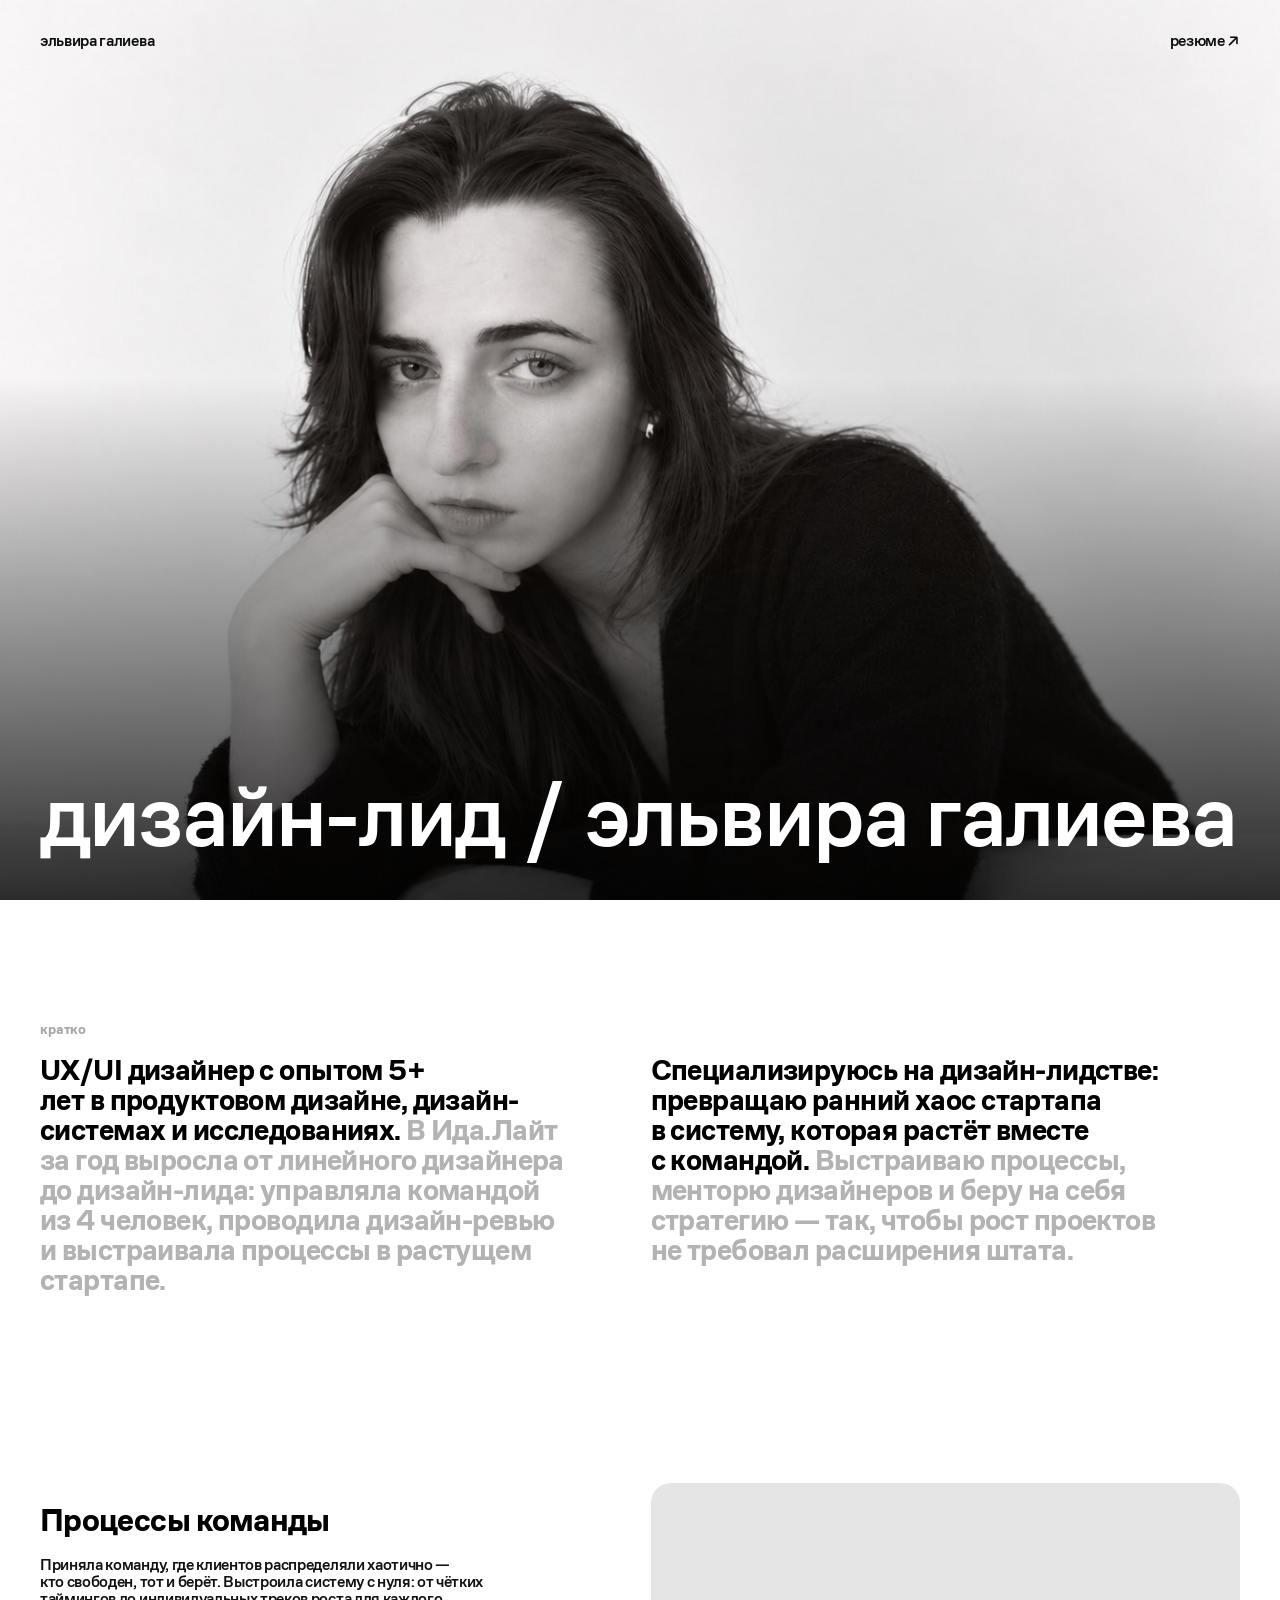
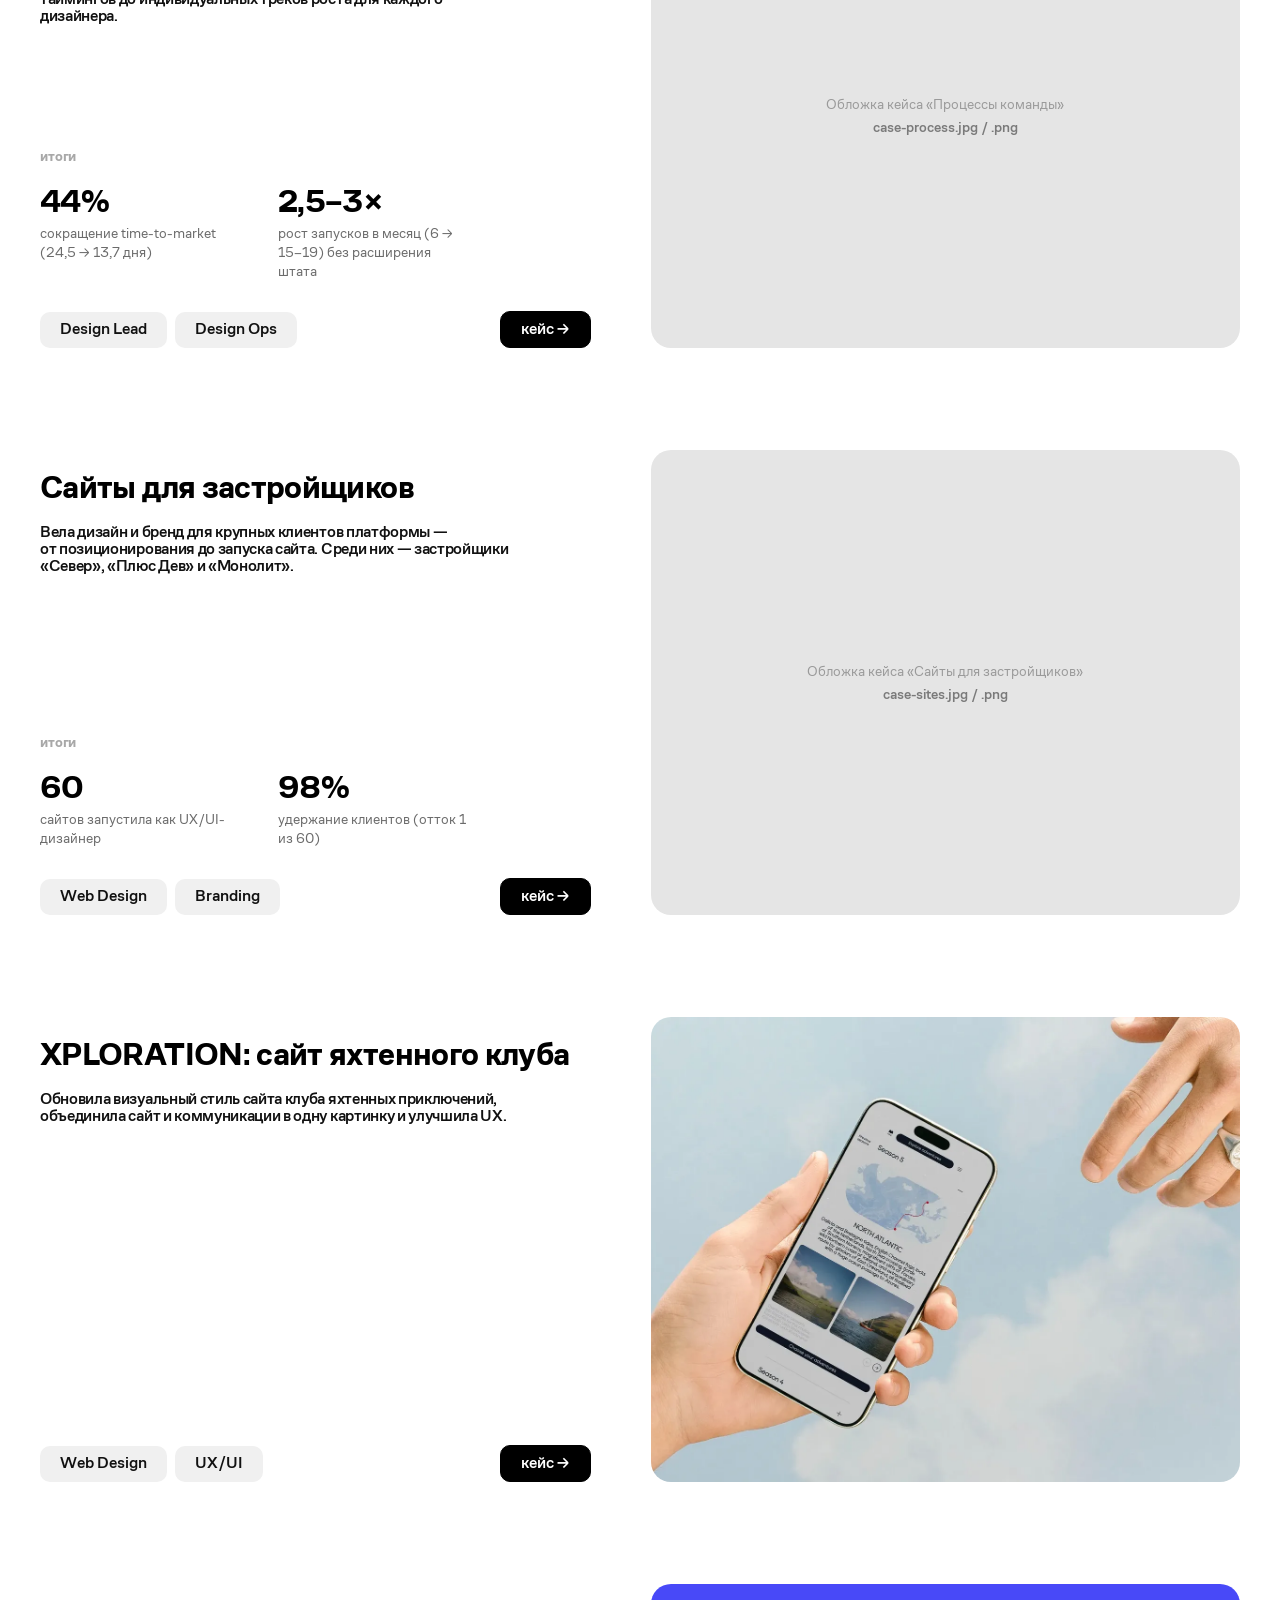
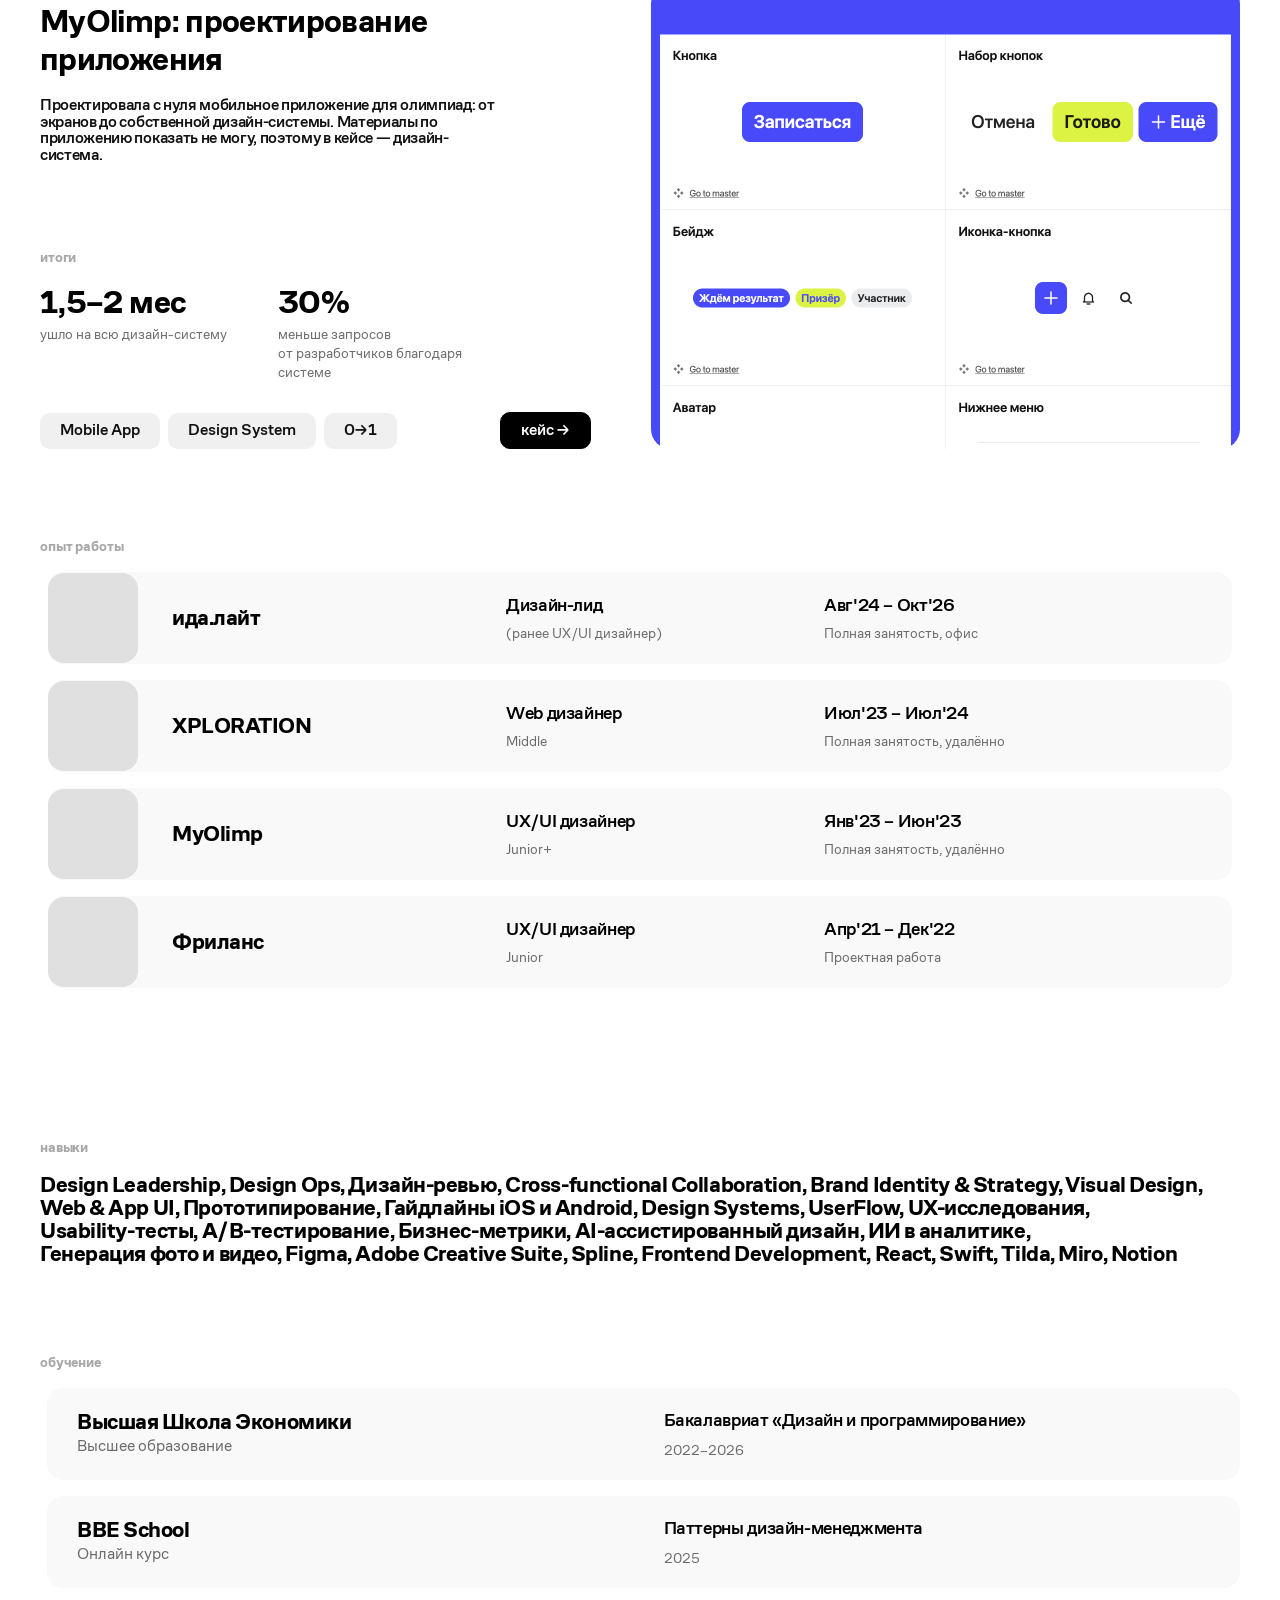
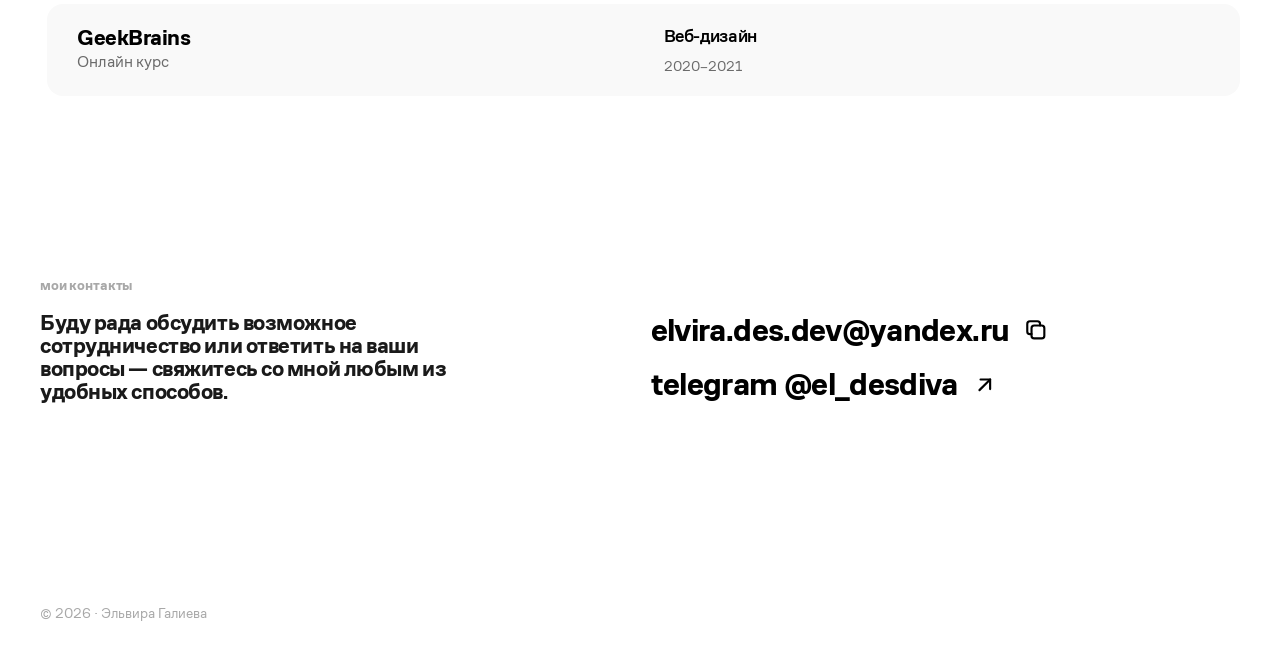
==== commit 61ce9101: "draft_pred_final" ====
--- a/index.html
+++ b/index.html
@@ -219,11 +219,11 @@
         <article class="case" id="case-myolimp">
           <div class="case__info">
             <div>
-              <h2 class="case__title">MyOlimp: дизайн-система</h2>
+              <h2 class="case__title">MyOlimp: проектирование приложения</h2>
               <p class="case__desc">
-                Стартап запускал новое приложение для олимпиад, и ему нужна была
-                своя система. Разработала её с нуля: от токенов со светлой
-                и тёмной темами до библиотеки компонентов и документации.
+                Проектировала с нуля мобильное приложение для олимпиад: от
+                экранов до собственной дизайн-системы. Материалы по приложению
+                показать не могу, поэтому в кейсе&nbsp;— дизайн-система.
               </p>
             </div>
             <div>
@@ -242,7 +242,8 @@
               </div>
               <div class="case__foot">
                 <div class="tags">
-                  <span class="tag">Design System</span
+                  <span class="tag">Mobile App</span
+                  ><span class="tag">Design System</span
                   ><span class="tag">0→1</span>
                 </div>
                 <a class="btn btn--dark" data-link="case-myolimp" href="#"
--- a/style.css
+++ b/style.css
@@ -565,6 +565,8 @@
 .skill-tip__img { height: 140px; border-radius: var(--r-s); }
 .skill-tip__title { margin-top: 10px; color: var(--black); }
 .skill-tip__list { list-style: none; margin: 0; padding: 4px; display: flex; flex-direction: column; gap: 6px; color: var(--black); }
+.skill-tip--text { width: max-content; max-width: calc(100vw - 32px); padding: 10px 16px; }
+.skill-tip--text .skill-tip__list { padding: 0; white-space: nowrap; }
 .skill-tip__list[hidden], .skill-tip__img[hidden], .skill-tip__title[hidden] { display: none; }
 
 /* =========================================================
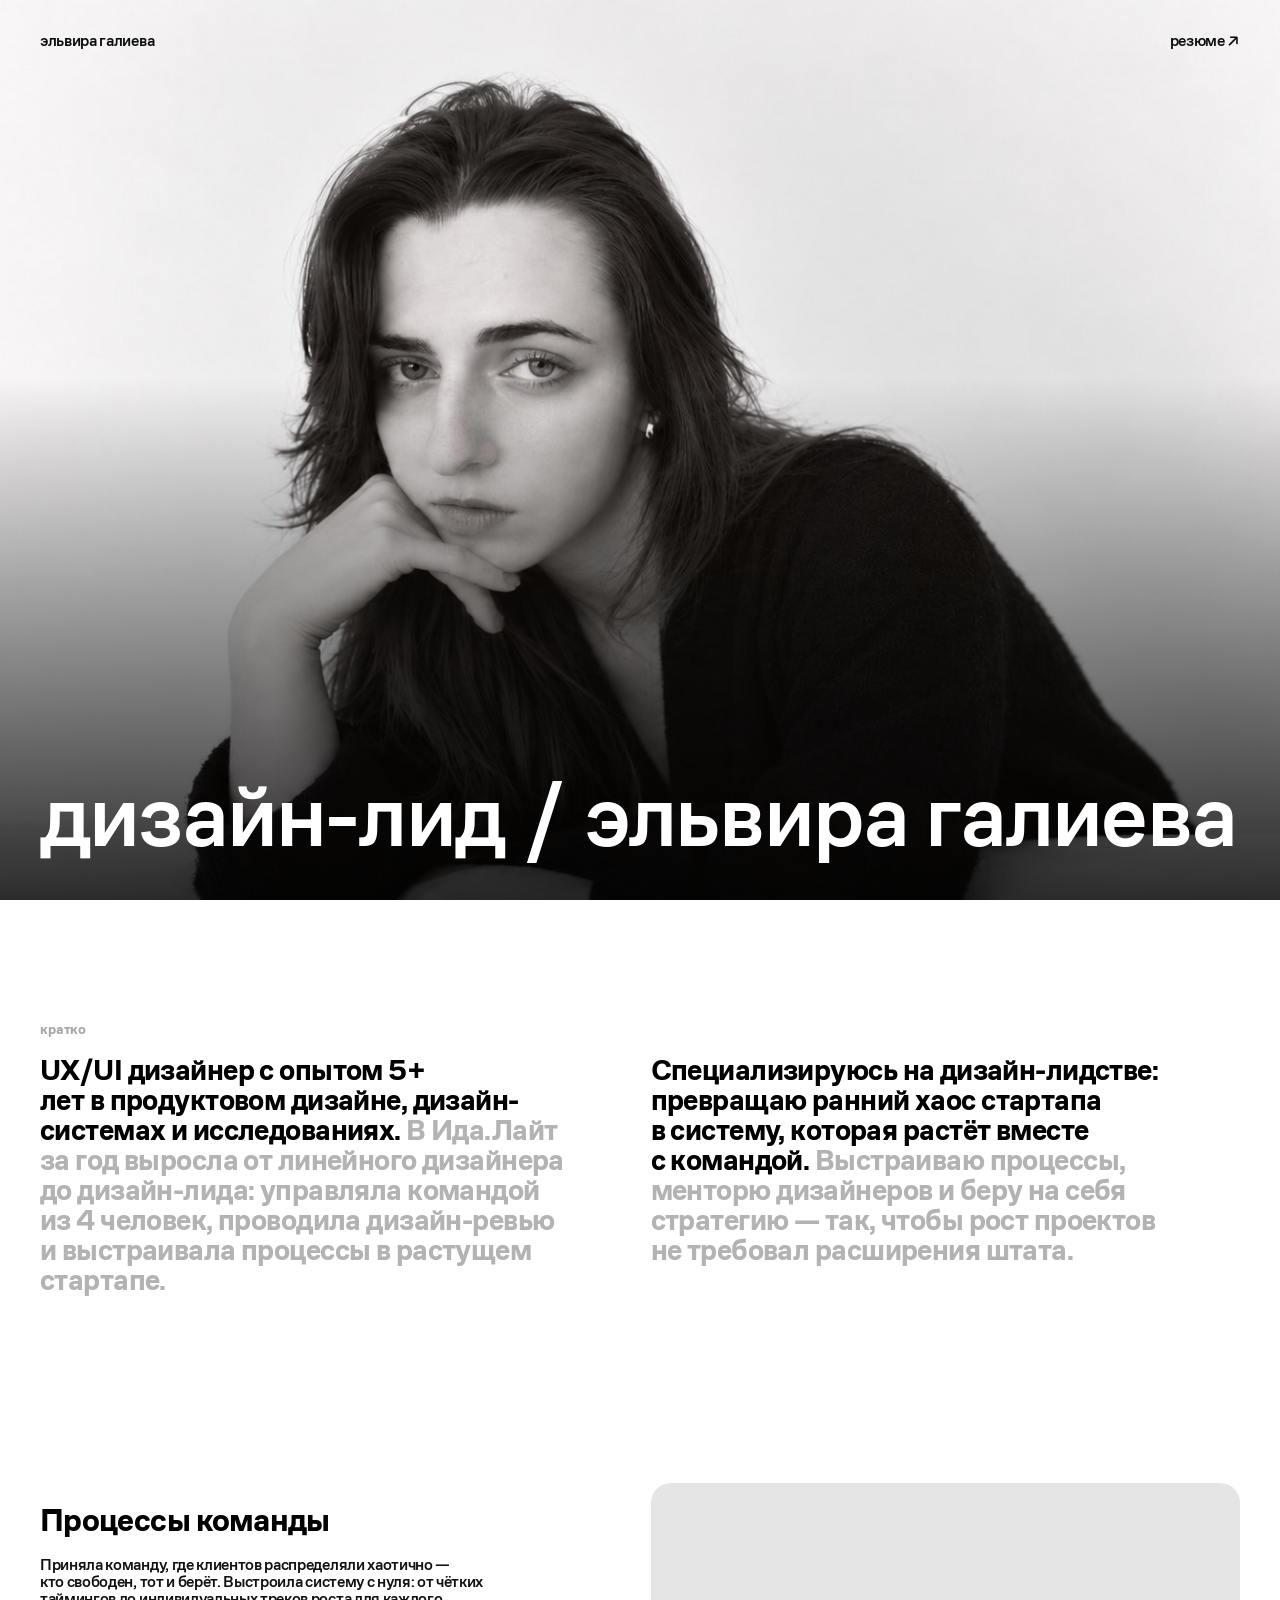
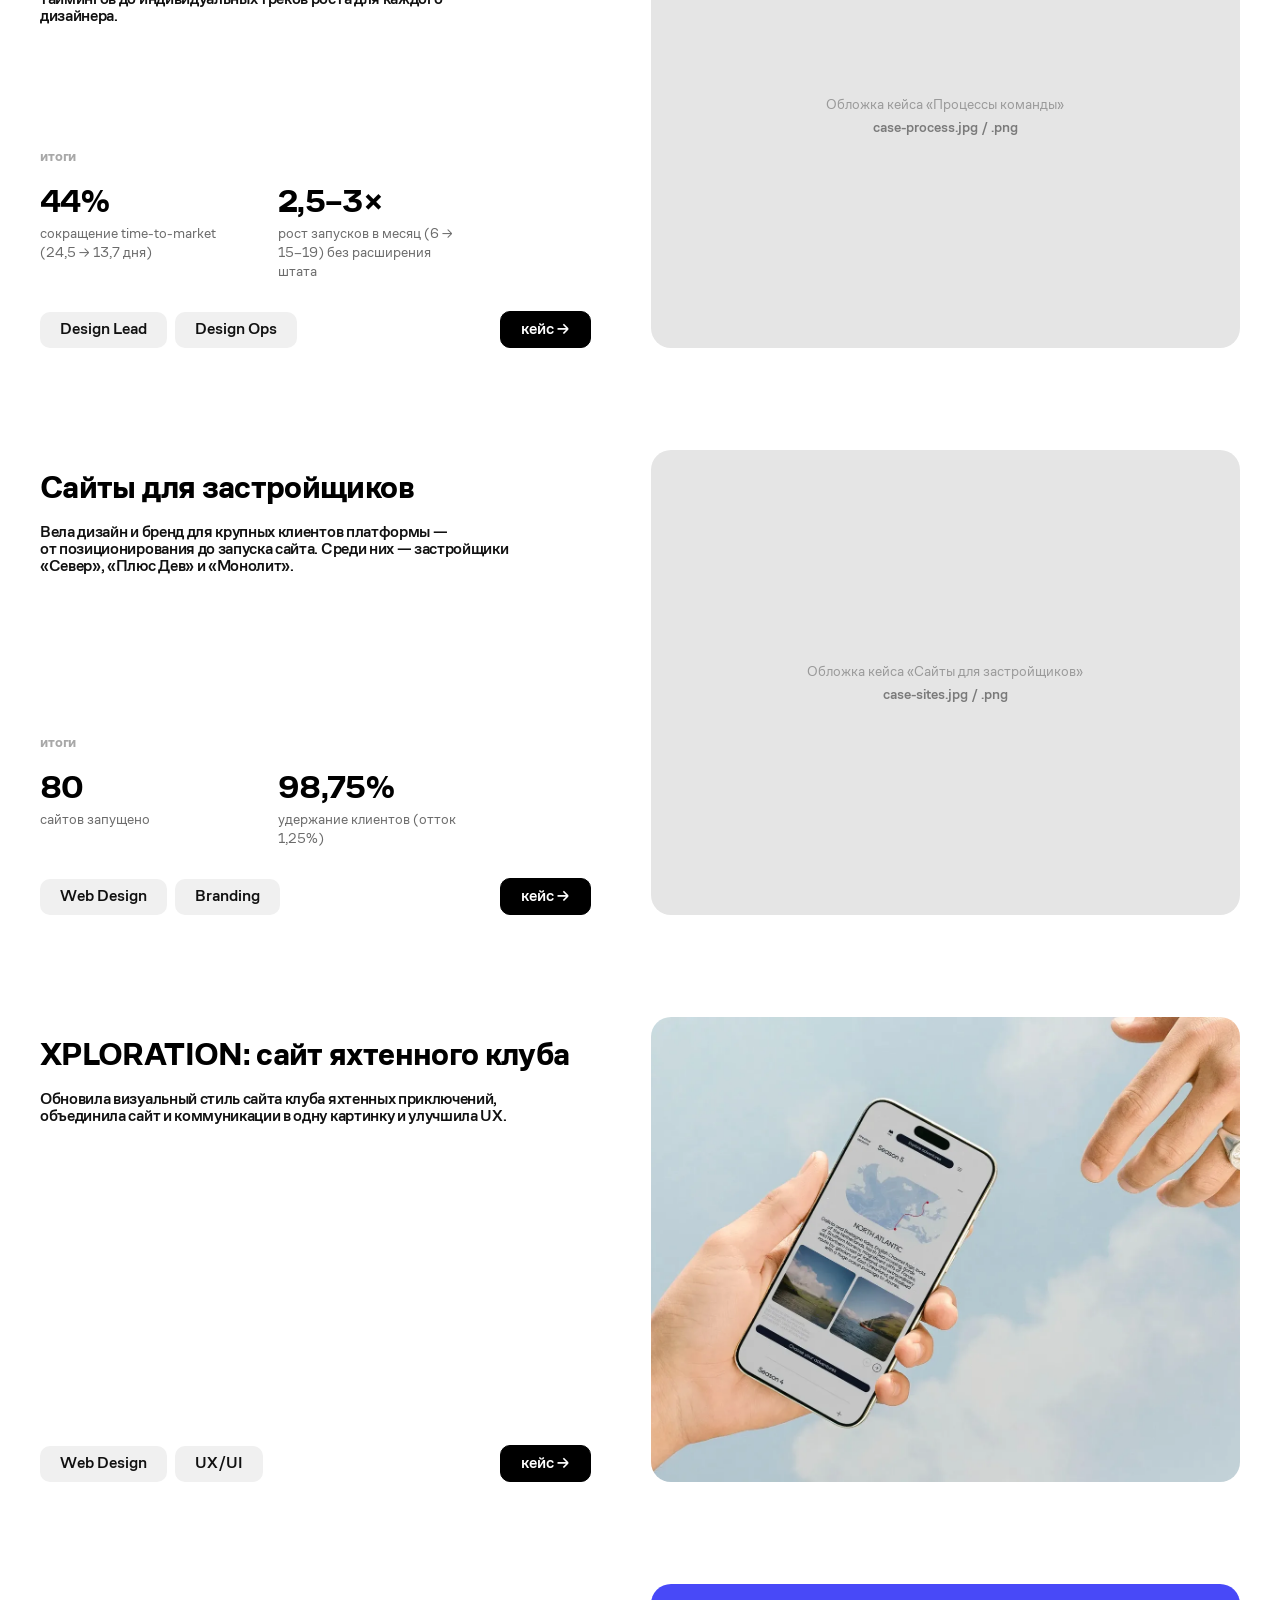
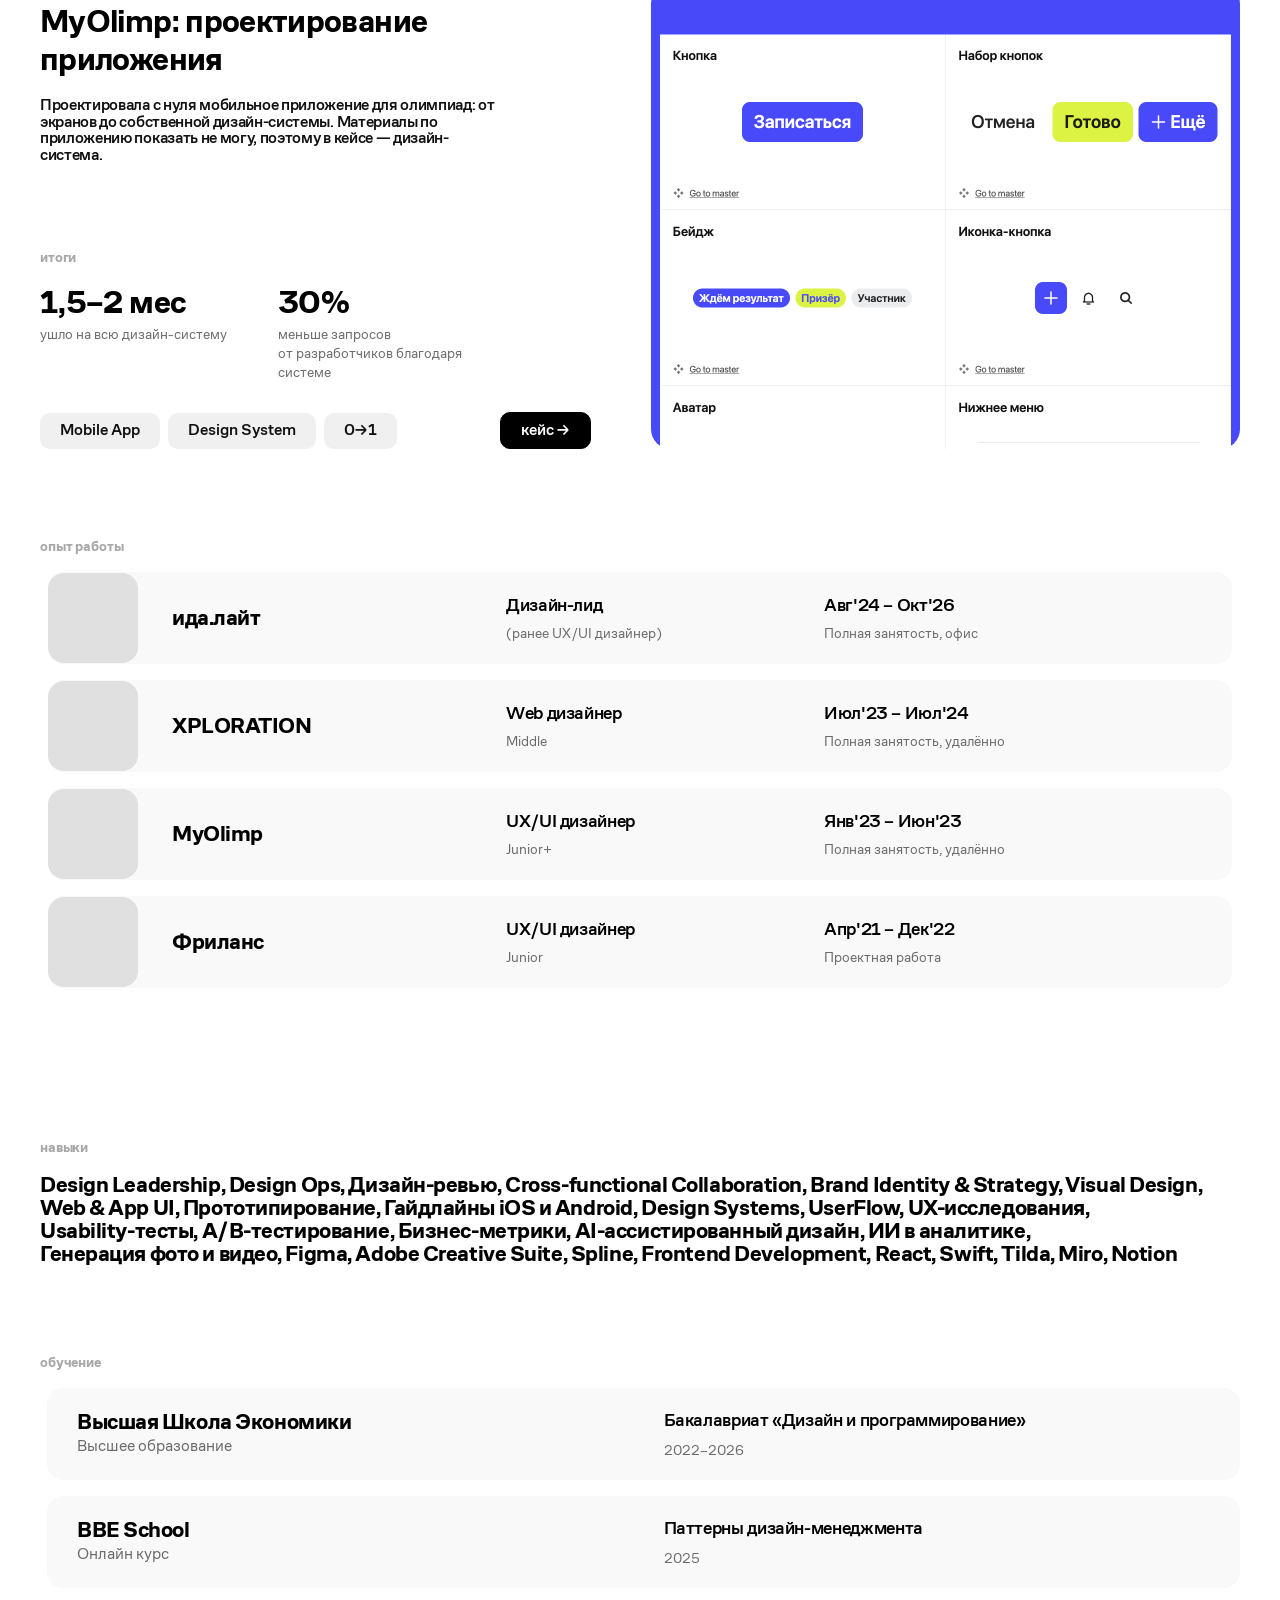
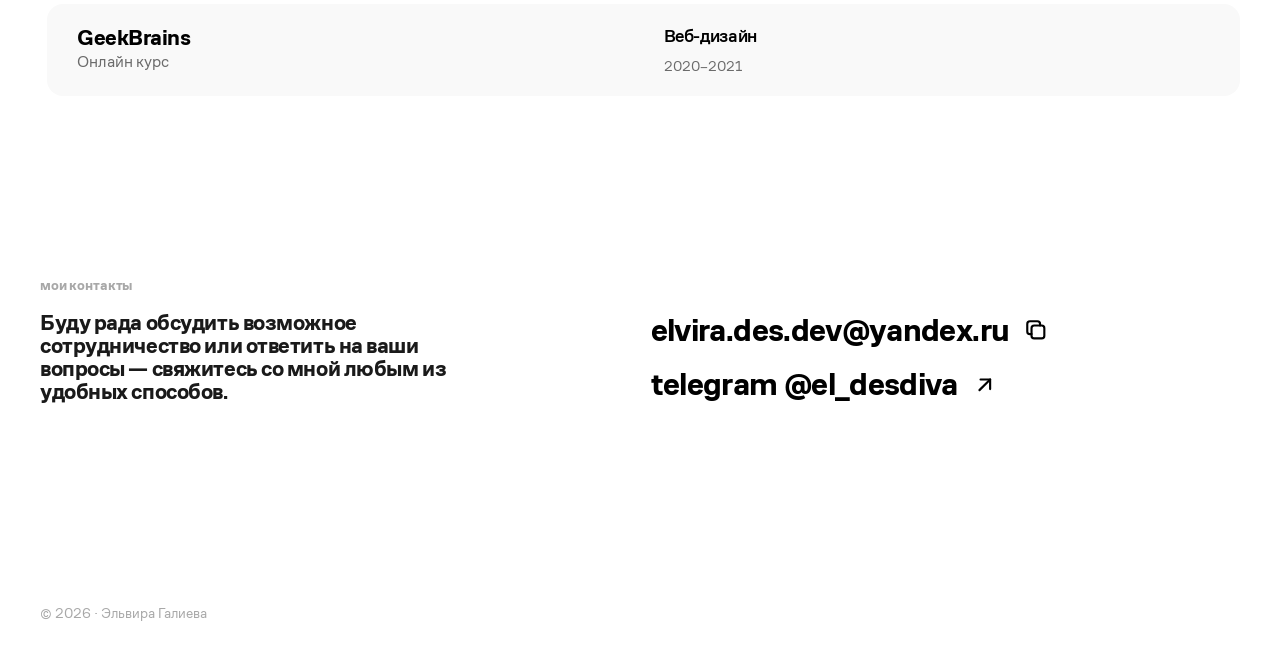
==== commit 3c10e242: "mobile" ====
--- a/index.html
+++ b/index.html
@@ -158,15 +158,15 @@
               <p class="label">Итоги</p>
               <div class="stats">
                 <div class="stat">
-                  <div class="stat__num">60</div>
+                  <div class="stat__num">80</div>
                   <div class="stat__cap">
-                    сайтов запустила как UX/UI-дизайнер
+                    сайтов запущено
                   </div>
                 </div>
                 <div class="stat">
-                  <div class="stat__num">98%</div>
+                  <div class="stat__num">98,75%</div>
                   <div class="stat__cap">
-                    удержание клиентов (отток 1 из 60)
+                    удержание клиентов (отток 1,25%)
                   </div>
                 </div>
               </div>
--- a/style.css
+++ b/style.css
@@ -658,6 +658,24 @@
   .case-next__arrow { transition: none; }
 }
 
+/* ---------- Мобильная адаптация: общие правила ---------- */
+html { -webkit-text-size-adjust: 100%; text-size-adjust: 100%; }
+img, video, iframe { max-width: 100%; }
+.case-next__title > span:first-child { min-width: 0; overflow-wrap: anywhere; }
+@media (max-width: 560px) {
+  .case-next { padding-top: 72px; }
+  .case-next__title { gap: 12px; }
+  .contacts__grid { gap: 32px; }
+  .contacts__links { gap: 20px; }
+  .contacts__link { gap: 10px; max-width: 100%; }
+  .contacts__link span { min-width: 0; overflow-wrap: anywhere; }
+  .site-bar { padding-top: 16px; }
+}
+@media (hover: none) {
+  a, button { -webkit-tap-highlight-color: transparent; }
+  .btn { min-height: 40px; }
+}
+
 /* ---------- Копирование почты: плашка у кнопки ---------- */
 .copy-mail { position: relative; display: inline-flex; }
 .copy-pill {
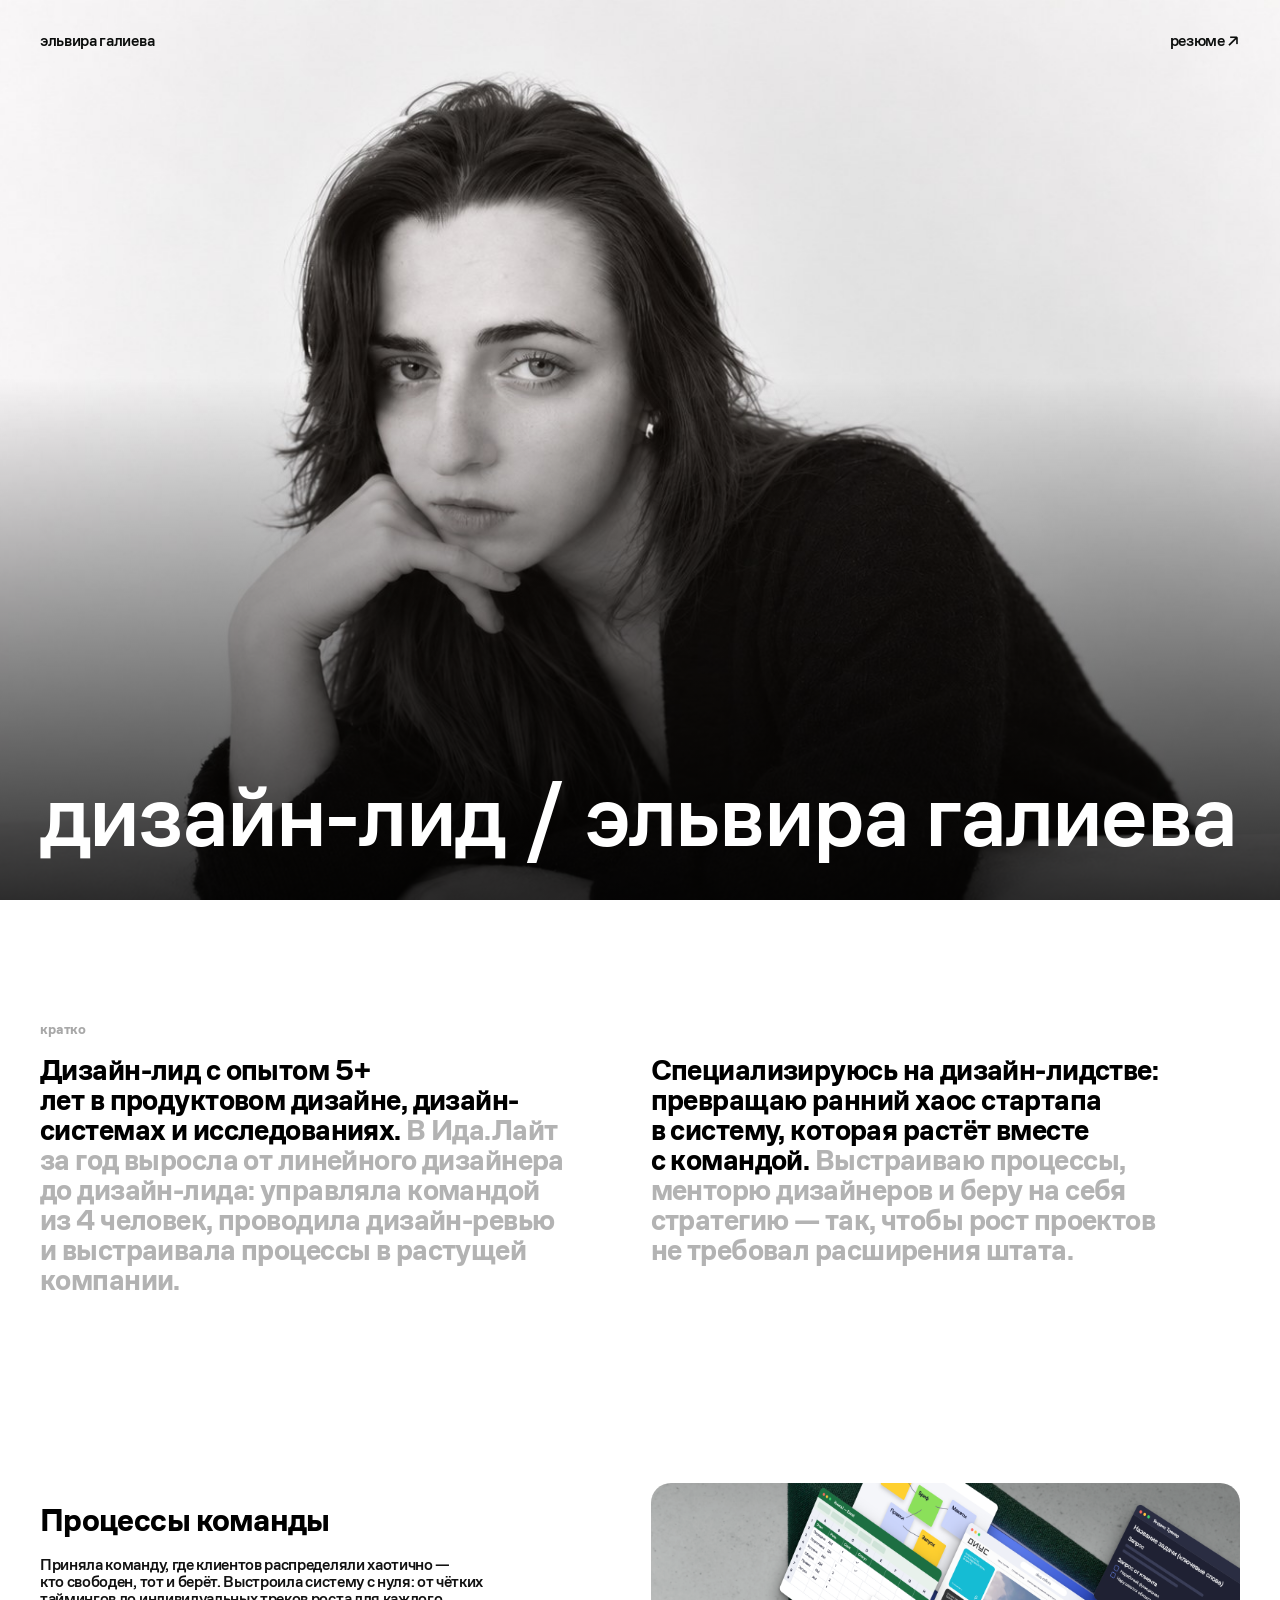
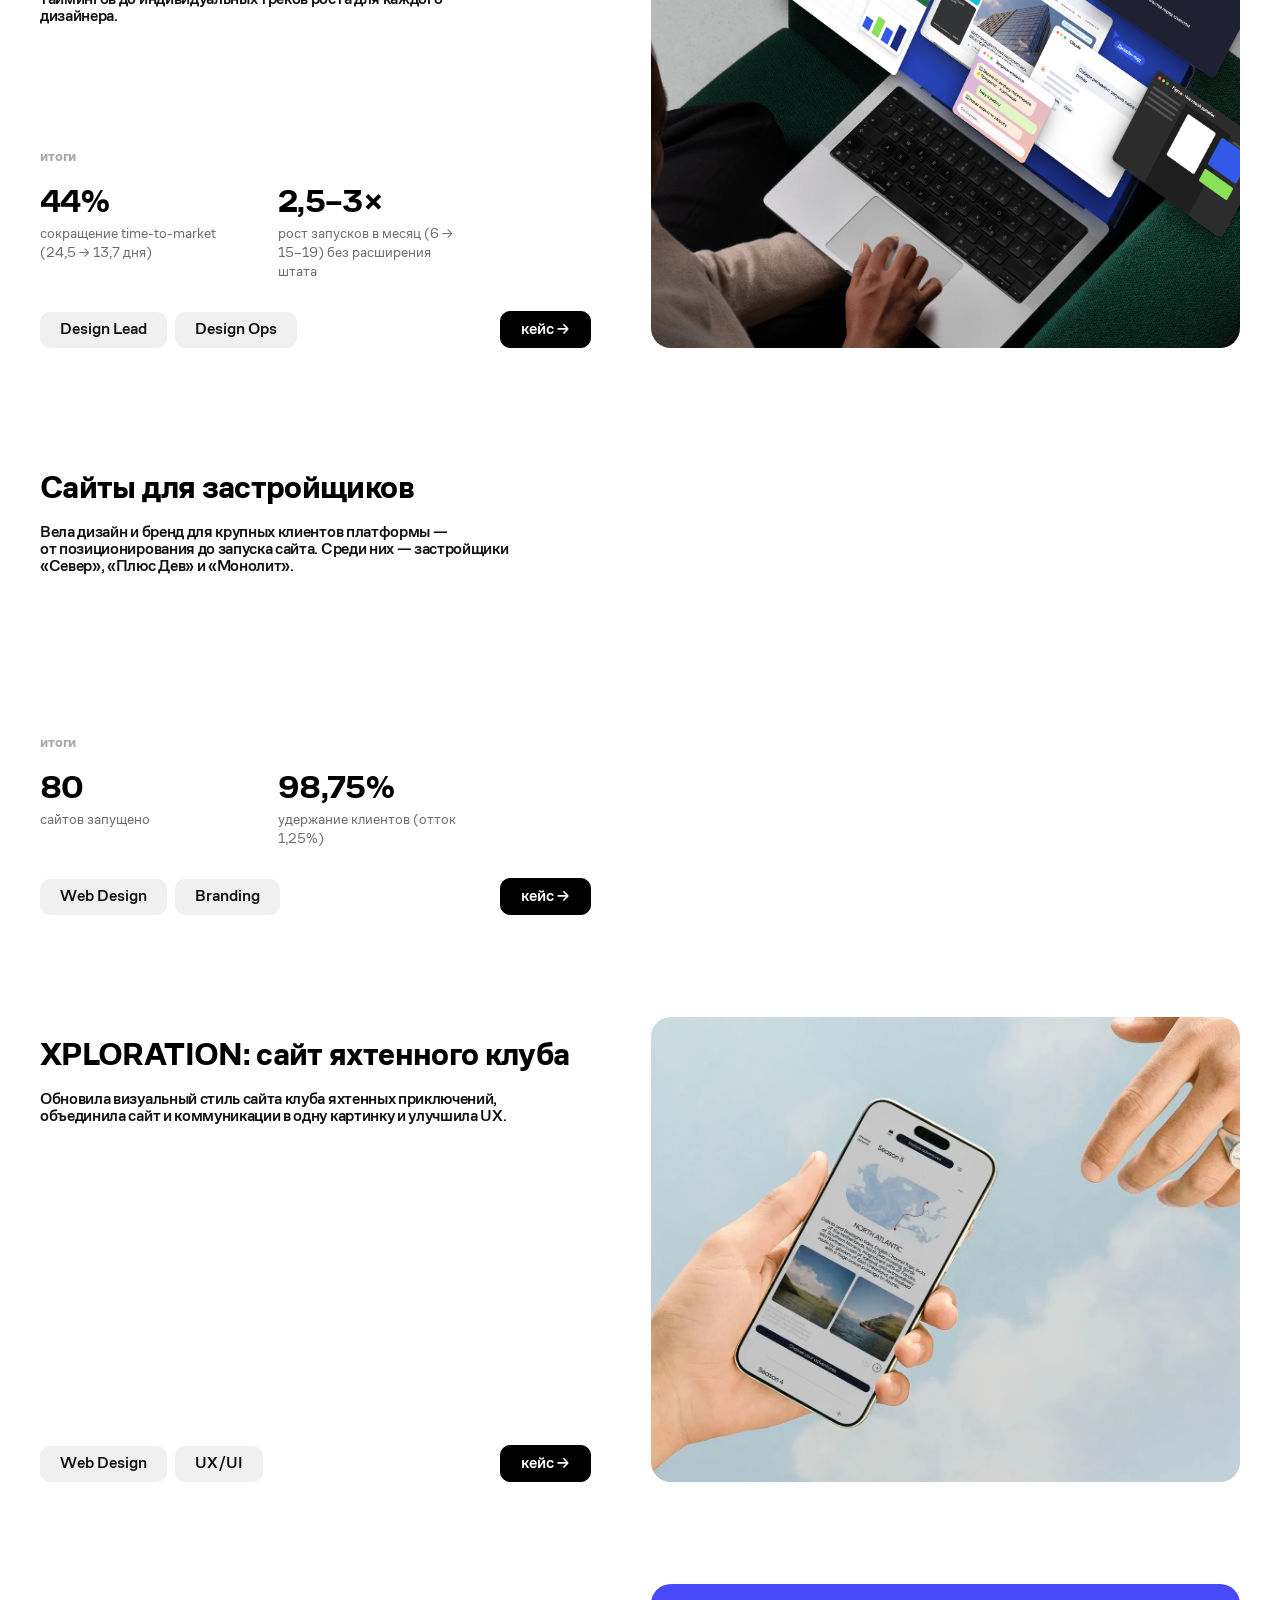
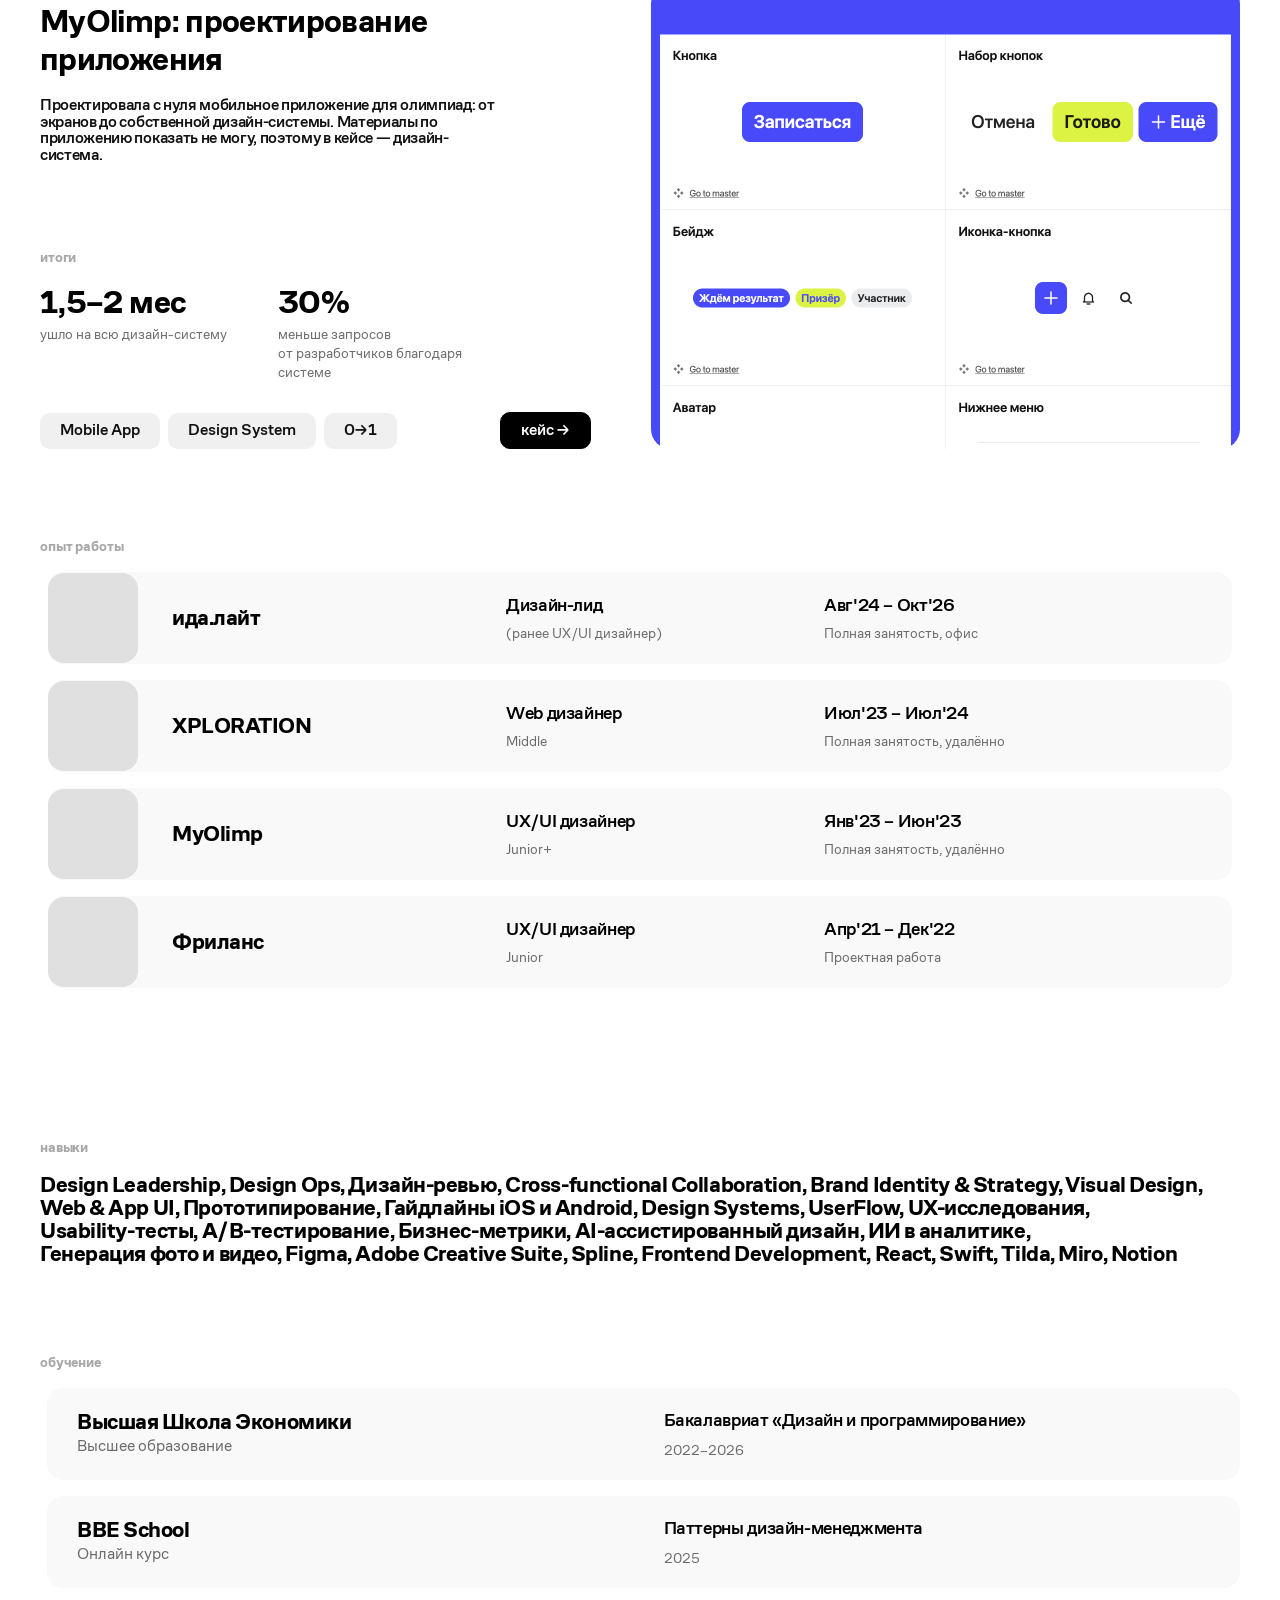
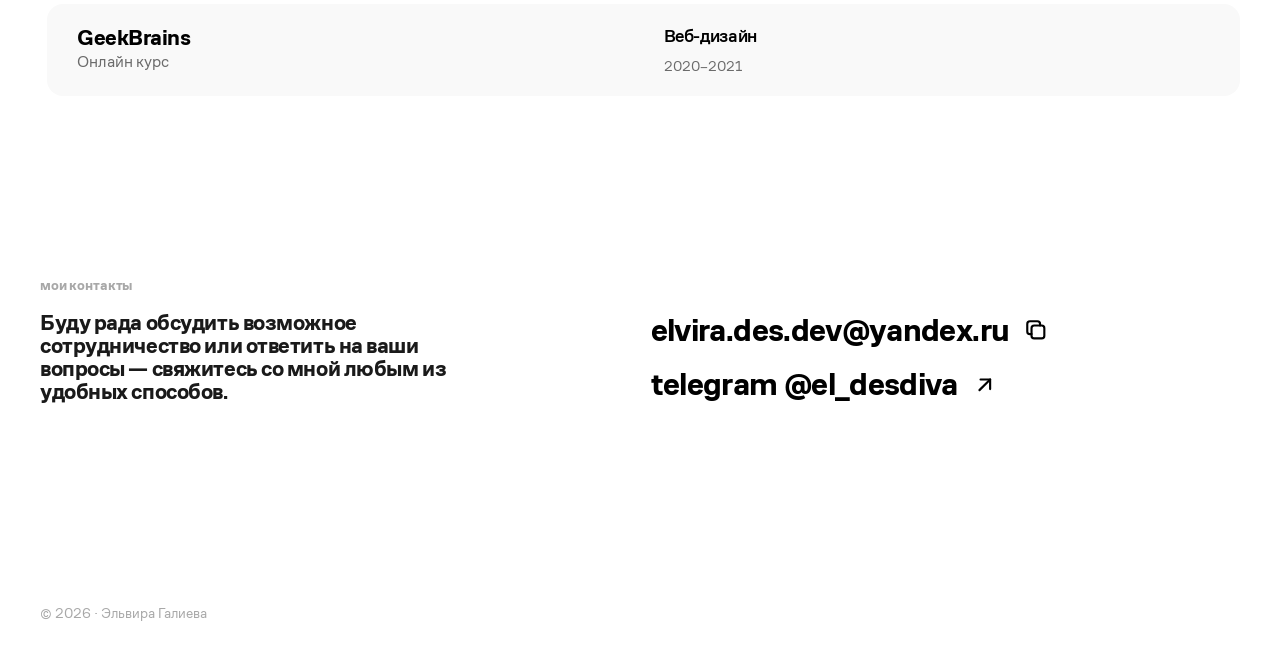
==== commit 64040edc: "pred_final" ====
--- a/index.html
+++ b/index.html
@@ -24,12 +24,10 @@
     <!-- ===== Прелоадер ===== -->
     <div class="preloader" id="preloader" aria-hidden="true">
       <p class="preloader__text">
-        <span class="preloader__text-base"
-          >эльвира галиева / дизайн-лид ux/ui</span
-        >
+        <span class="preloader__text-base">эльвира галиева / дизайн-лид </span>
         <span class="preloader__text-fill" id="preloader-fill"
-          >эльвира галиева / дизайн-лид ux/ui</span
-        >
+          >эльвира галиева / дизайн-лид
+        </span>
       </p>
     </div>
 
@@ -75,13 +73,13 @@
         <div class="about__grid">
           <p class="about__text">
             <span class="about__text--strong"
-              >UX/UI дизайнер с опытом 5+ лет в продуктовом дизайне,
-              дизайн-системах и исследованиях.</span
+              >Дизайн-лид с опытом 5+ лет в продуктовом дизайне, дизайн-системах
+              и исследованиях.</span
             >
             <span class="about__text--muted"
               >В Ида.Лайт за год выросла от линейного дизайнера до дизайн-лида:
               управляла командой из 4 человек, проводила дизайн-ревью
-              и выстраивала процессы в растущем стартапе.</span
+              и выстраивала процессы в растущей компании.</span
             >
           </p>
           <p class="about__text">
@@ -159,15 +157,11 @@
               <div class="stats">
                 <div class="stat">
                   <div class="stat__num">80</div>
-                  <div class="stat__cap">
-                    сайтов запущено
-                  </div>
+                  <div class="stat__cap">сайтов запущено</div>
                 </div>
                 <div class="stat">
                   <div class="stat__num">98,75%</div>
-                  <div class="stat__cap">
-                    удержание клиентов (отток 1,25%)
-                  </div>
+                  <div class="stat__cap">удержание клиентов (отток 1,25%)</div>
                 </div>
               </div>
               <div class="case__foot">
@@ -184,6 +178,7 @@
           <div
             class="case__media media"
             data-slot="case-sites"
+            data-video="images/case-sites/developers-sites-hero.mp4"
             data-label="Обложка кейса «Сайты для застройщиков»"
           ></div>
         </article>
--- a/style.css
+++ b/style.css
@@ -179,7 +179,7 @@
   overflow: hidden;
   background: var(--placeholder);
 }
-.media img {
+.media img, .media video {
   position: absolute;
   inset: 0;
   width: 100%;
@@ -188,6 +188,7 @@
   display: block;
 }
 .media.has-image { background: transparent; }
+.media.has-video { background: transparent; }
 /* подсказка с именем файла — видна, пока картинки нет */
 .media__hint {
   position: absolute;
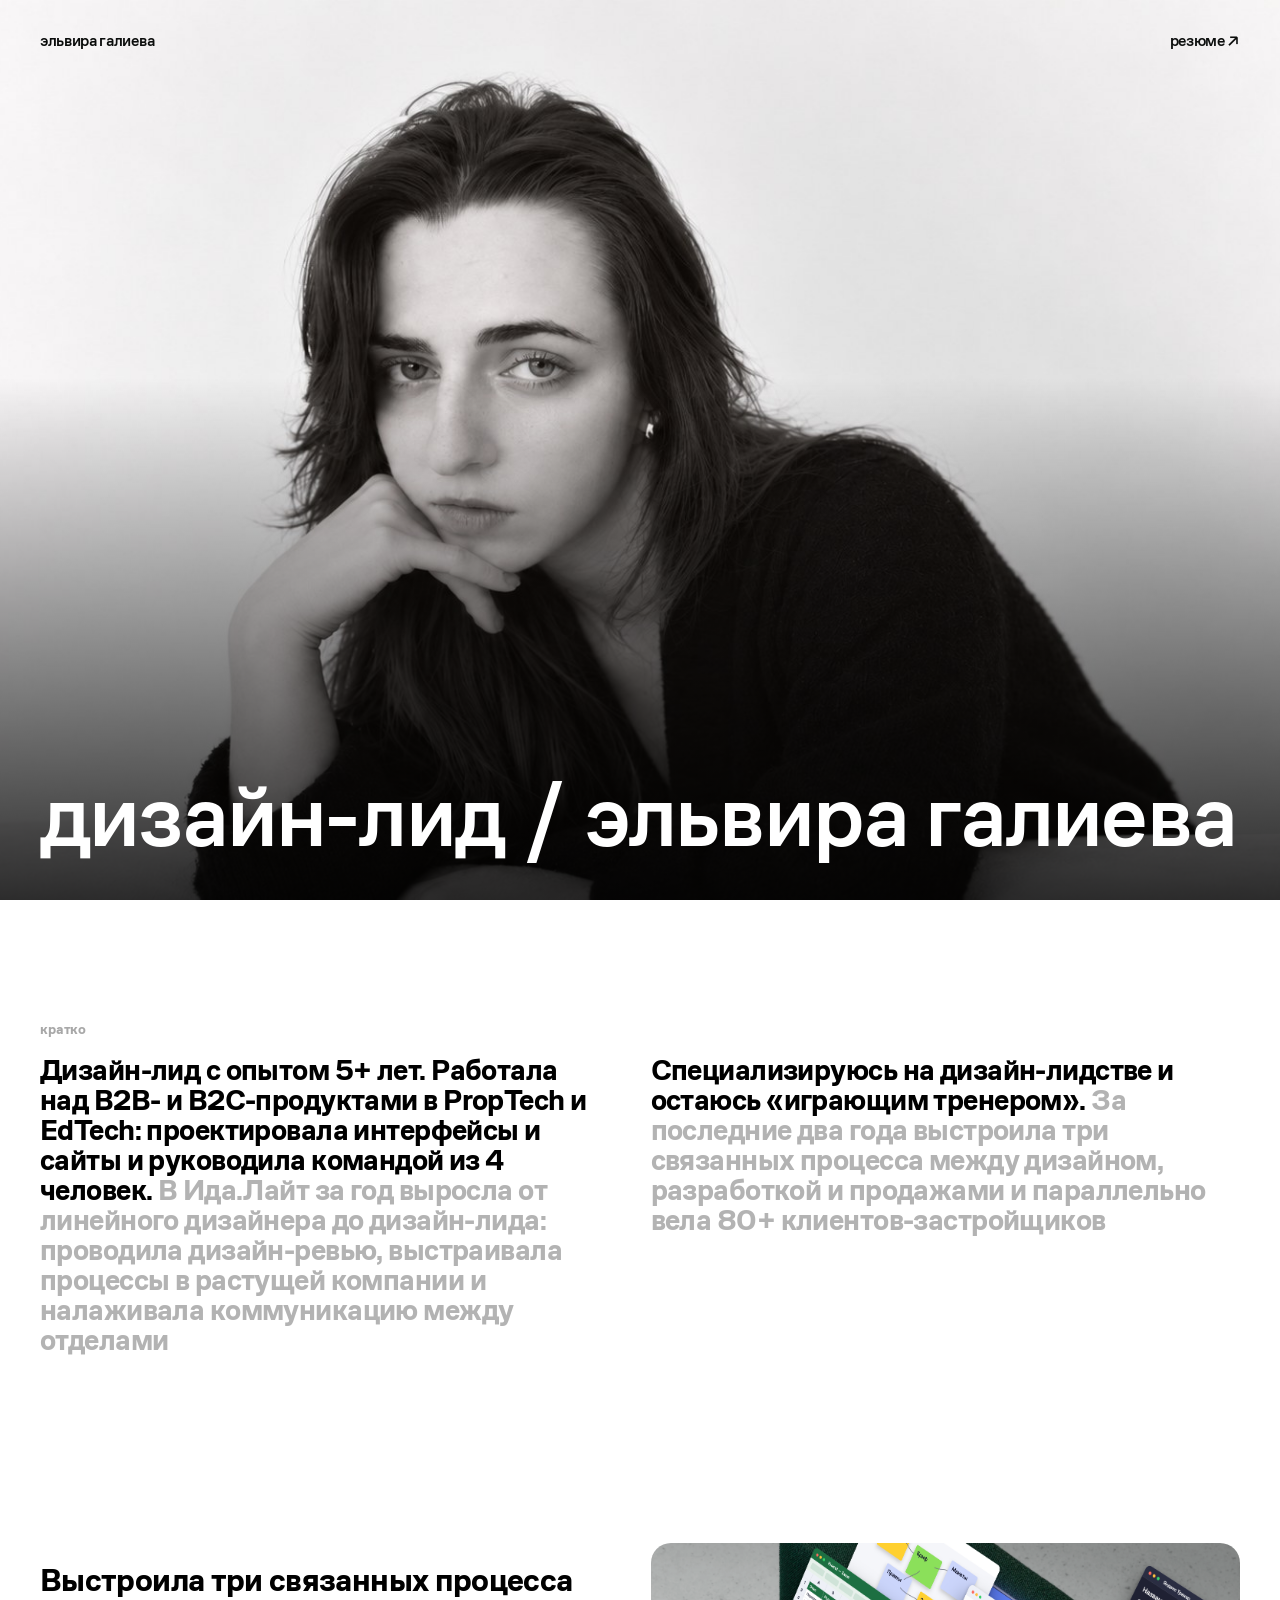
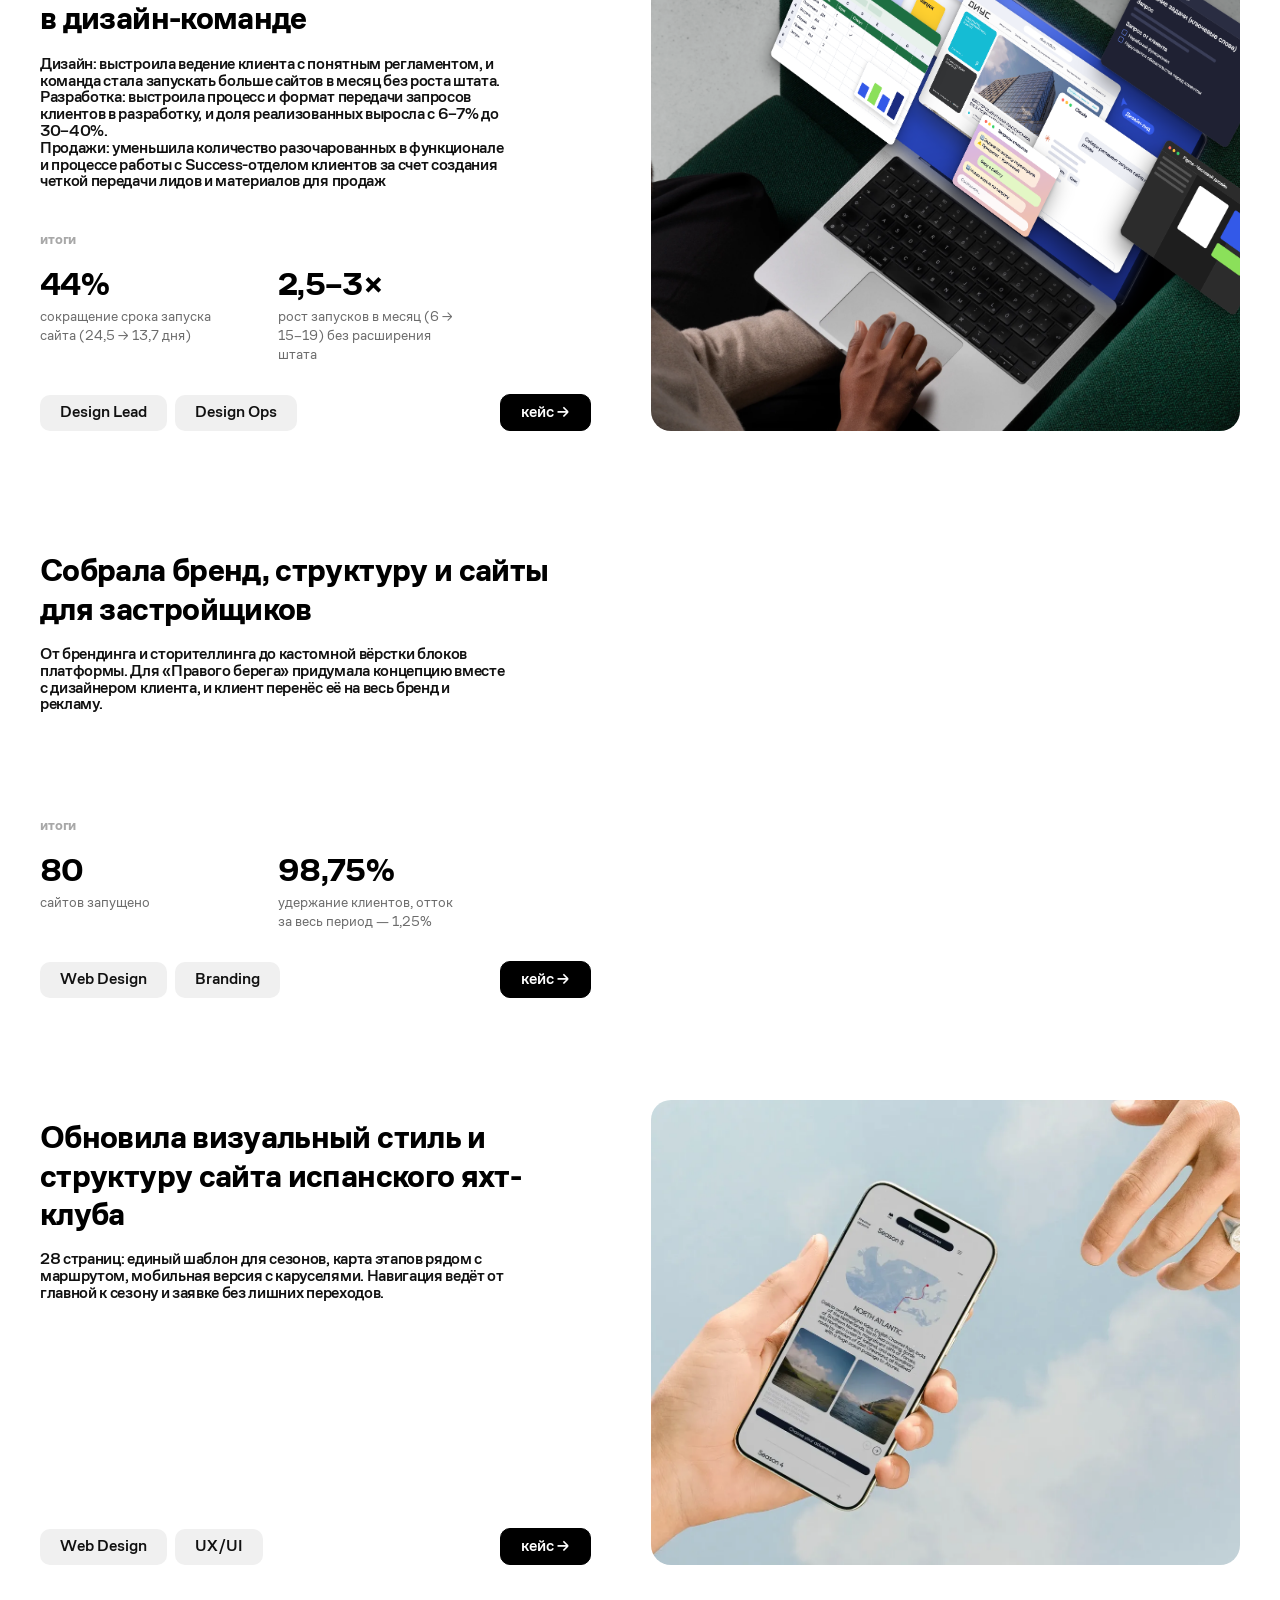
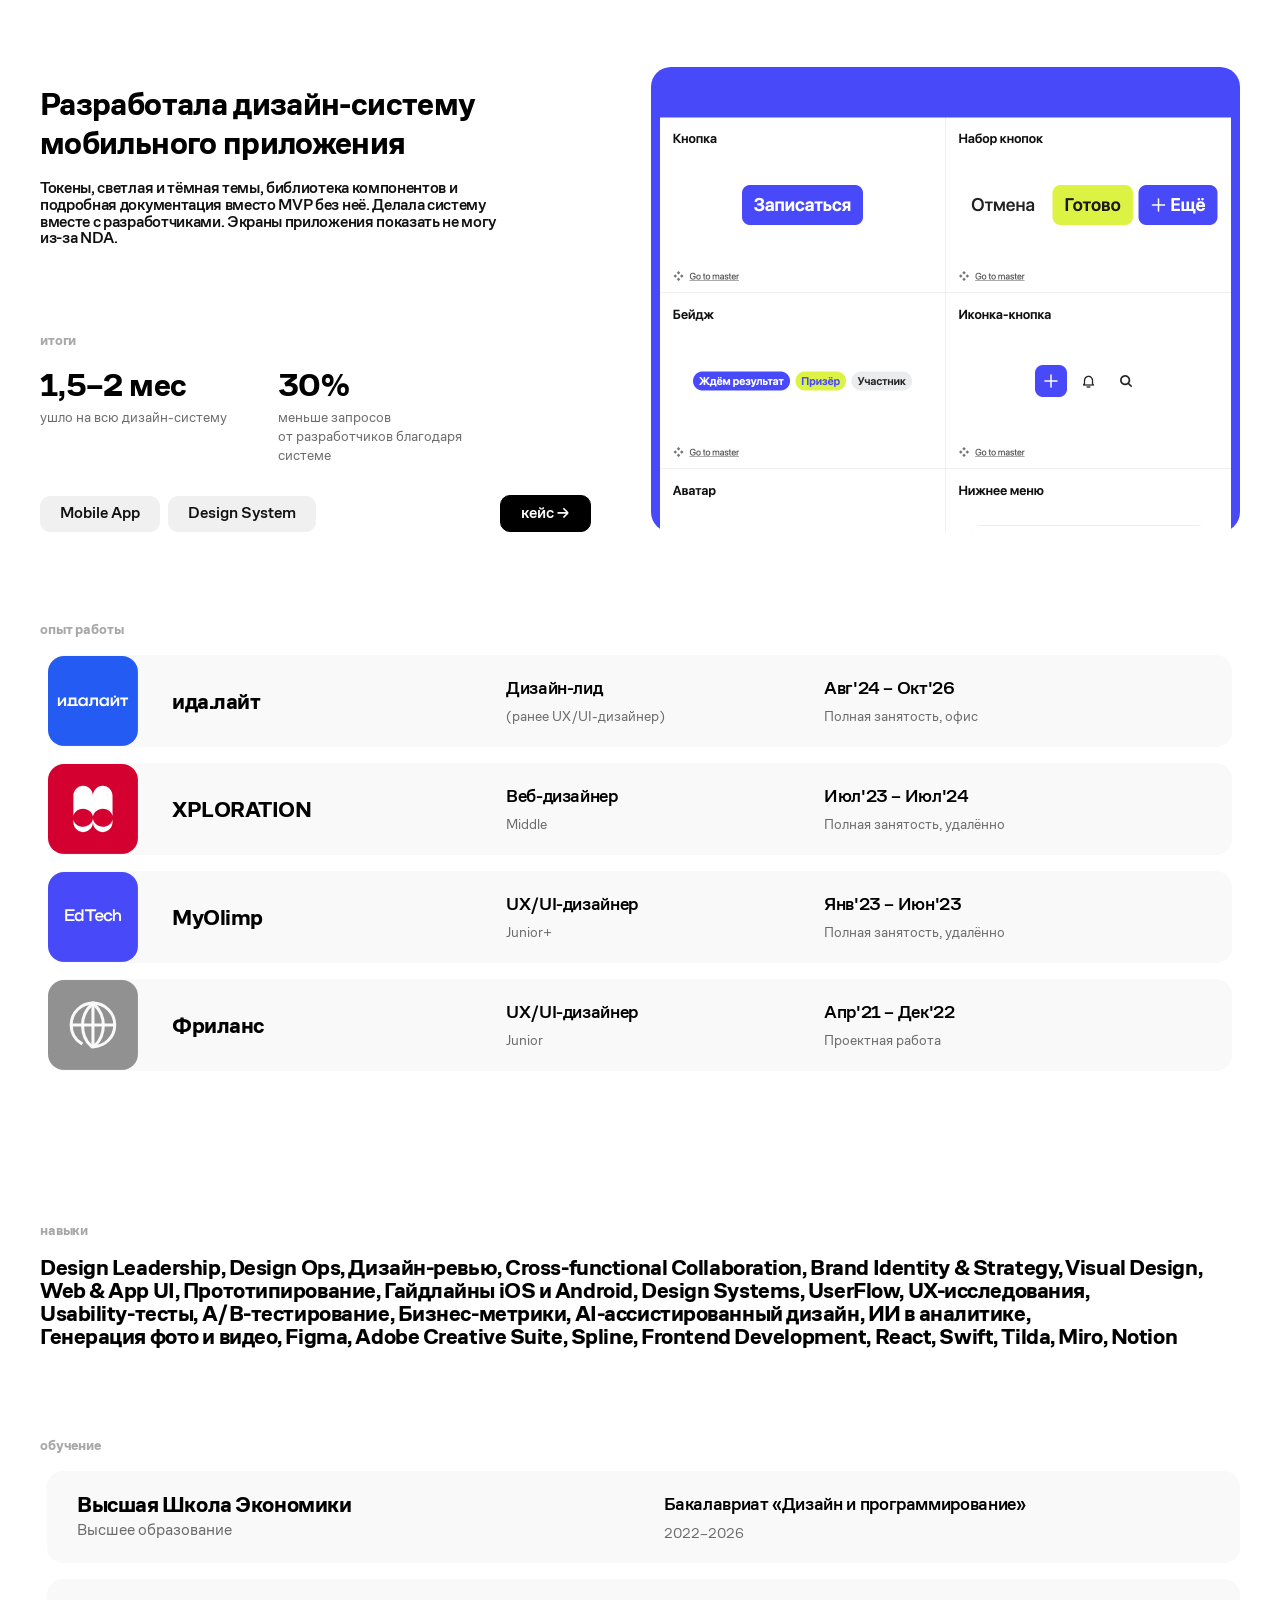
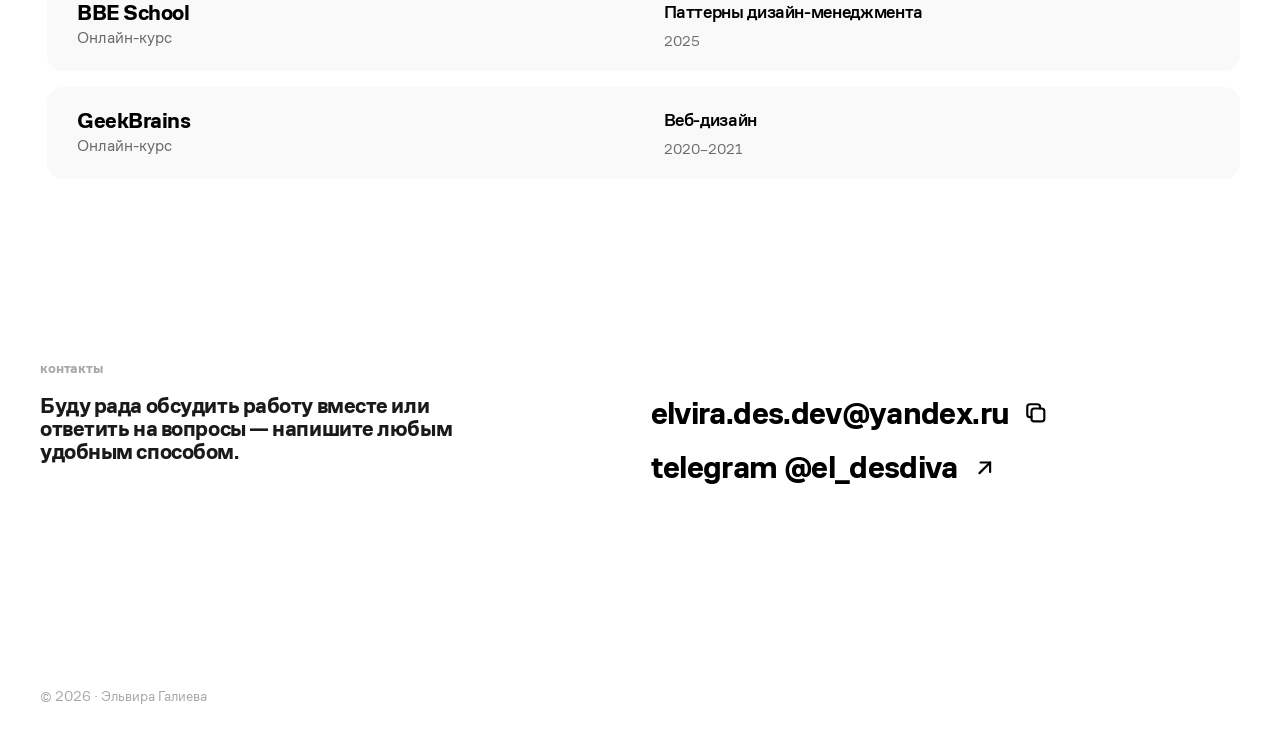
==== commit e5ffd28b: "Update portfolio cases and homepage" ====
--- a/index.html
+++ b/index.html
@@ -24,9 +24,9 @@
     <!-- ===== Прелоадер ===== -->
     <div class="preloader" id="preloader" aria-hidden="true">
       <p class="preloader__text">
-        <span class="preloader__text-base">эльвира галиева / дизайн-лид </span>
+        <span class="preloader__text-base">дизайн-лид / эльвира галиева </span>
         <span class="preloader__text-fill" id="preloader-fill"
-          >эльвира галиева / дизайн-лид
+          >дизайн-лид / эльвира галиева
         </span>
       </p>
     </div>
@@ -73,24 +73,25 @@
         <div class="about__grid">
           <p class="about__text">
             <span class="about__text--strong"
-              >Дизайн-лид с опытом 5+ лет в продуктовом дизайне, дизайн-системах
-              и исследованиях.</span
+              >Дизайн-лид с опытом 5+ лет. Работала над B2B- и B2C-продуктами в
+              PropTech и EdTech: проектировала интерфейсы и сайты и руководила
+              командой из 4 человек.</span
             >
             <span class="about__text--muted"
-              >В Ида.Лайт за год выросла от линейного дизайнера до дизайн-лида:
-              управляла командой из 4 человек, проводила дизайн-ревью
-              и выстраивала процессы в растущей компании.</span
+              >В Ида.Лайт за год выросла от линейного дизайнера до дизайн-лида:
+              проводила дизайн-ревью, выстраивала процессы в растущей компании и
+              налаживала коммуникацию между отделами</span
             >
           </p>
           <p class="about__text">
             <span class="about__text--strong"
-              >Специализируюсь на дизайн-лидстве: превращаю ранний хаос стартапа
-              в систему, которая растёт вместе с командой.</span
+              >Специализируюсь на дизайн-лидстве и остаюсь «играющим
+              тренером».</span
             >
-            <span class="about__text--muted"
-              >Выстраиваю процессы, менторю дизайнеров и беру на себя
-              стратегию — так, чтобы рост проектов не требовал расширения
-              штата.</span
+            <span class="about__text--muted">
+              За последние два года выстроила три связанных процесса между
+              дизайном, разработкой и продажами и параллельно вела 80+
+              клиентов-застройщиков</span
             >
           </p>
         </div>
@@ -101,11 +102,19 @@
         <article class="case" id="case-process">
           <div class="case__info">
             <div>
-              <h2 class="case__title">Процессы команды</h2>
+              <h2 class="case__title">
+                Выстроила три связанных процесса в дизайн-команде
+              </h2>
               <p class="case__desc">
-                Приняла команду, где клиентов распределяли хаотично —
-                кто свободен, тот и берёт. Выстроила систему с нуля: от чётких
-                таймингов до индивидуальных треков роста для каждого дизайнера.
+                Дизайн: выстроила ведение клиента с понятным регламентом, и
+                команда стала запускать больше сайтов в месяц без роста
+                штата.<br />
+                Разработка: выстроила процесс и формат передачи запросов
+                клиентов в разработку, и доля реализованных выросла с 6–7% до
+                30–40%.<br />
+                Продажи: уменьшила количество разочарованных в функционале и
+                процессе работы с Success-отделом клиентов за счет создания
+                четкой передачи лидов и материалов для продаж
               </p>
             </div>
             <div>
@@ -114,7 +123,7 @@
                 <div class="stat">
                   <div class="stat__num">44%</div>
                   <div class="stat__cap">
-                    сокращение time-to-market (24,5 → 13,7 дня)
+                    сокращение срока запуска сайта (24,5 → 13,7 дня)
                   </div>
                 </div>
                 <div class="stat">
@@ -145,11 +154,13 @@
         <article class="case" id="case-sites">
           <div class="case__info">
             <div>
-              <h2 class="case__title">Сайты для застройщиков</h2>
+              <h2 class="case__title">
+                Собрала бренд, структуру и сайты для застройщиков
+              </h2>
               <p class="case__desc">
-                Вела дизайн и бренд для крупных клиентов платформы —
-                от позиционирования до запуска сайта. Среди них — застройщики
-                «Север», «Плюс Дев» и «Монолит».
+                От брендинга и сторителлинга до кастомной вёрстки блоков
+                платформы. Для «Правого берега» придумала концепцию вместе с
+                дизайнером клиента, и клиент перенёс её на весь бренд и рекламу.
               </p>
             </div>
             <div>
@@ -161,7 +172,9 @@
                 </div>
                 <div class="stat">
                   <div class="stat__num">98,75%</div>
-                  <div class="stat__cap">удержание клиентов (отток 1,25%)</div>
+                  <div class="stat__cap">
+                    удержание клиентов, отток за весь период — 1,25%
+                  </div>
                 </div>
               </div>
               <div class="case__foot">
@@ -186,10 +199,13 @@
         <article class="case" id="case-xploration">
           <div class="case__info">
             <div>
-              <h2 class="case__title">XPLORATION: сайт яхтенного клуба</h2>
+              <h2 class="case__title">
+                Обновила визуальный стиль и структуру сайта испанского яхт-клуба
+              </h2>
               <p class="case__desc">
-                Обновила визуальный стиль сайта клуба яхтенных приключений,
-                объединила сайт и коммуникации в одну картинку и улучшила UX.
+                28 страниц: единый шаблон для сезонов, карта этапов рядом с
+                маршрутом, мобильная версия с каруселями. Навигация ведёт от
+                главной к сезону и заявке без лишних переходов.
               </p>
             </div>
             <div>
@@ -214,11 +230,13 @@
         <article class="case" id="case-myolimp">
           <div class="case__info">
             <div>
-              <h2 class="case__title">MyOlimp: проектирование приложения</h2>
+              <h2 class="case__title">
+                Разработала дизайн-систему мобильного приложения
+              </h2>
               <p class="case__desc">
-                Проектировала с нуля мобильное приложение для олимпиад: от
-                экранов до собственной дизайн-системы. Материалы по приложению
-                показать не могу, поэтому в кейсе&nbsp;— дизайн-система.
+                Токены, светлая и тёмная темы, библиотека компонентов и
+                подробная документация вместо MVP без неё. Делала систему вместе
+                с разработчиками. Экраны приложения показать не могу из-за NDA.
               </p>
             </div>
             <div>
@@ -238,8 +256,7 @@
               <div class="case__foot">
                 <div class="tags">
                   <span class="tag">Mobile App</span
-                  ><span class="tag">Design System</span
-                  ><span class="tag">0→1</span>
+                  ><span class="tag">Design System</span>
                 </div>
                 <a class="btn btn--dark" data-link="case-myolimp" href="#"
                   >кейс →</a
@@ -268,7 +285,7 @@
             <div class="job__company">ида.лайт</div>
             <div class="job__col">
               <div class="job__main">Дизайн-лид</div>
-              <div class="job__sub">(ранее UX/UI дизайнер)</div>
+              <div class="job__sub">(ранее UX/UI-дизайнер)</div>
             </div>
             <div class="job__col">
               <div class="job__main">Авг'24 – Окт'26</div>
@@ -283,7 +300,7 @@
             ></div>
             <div class="job__company">XPLORATION</div>
             <div class="job__col">
-              <div class="job__main">Web дизайнер</div>
+              <div class="job__main">Веб-дизайнер</div>
               <div class="job__sub">Middle</div>
             </div>
             <div class="job__col">
@@ -299,7 +316,7 @@
             ></div>
             <div class="job__company">MyOlimp</div>
             <div class="job__col">
-              <div class="job__main">UX/UI дизайнер</div>
+              <div class="job__main">UX/UI-дизайнер</div>
               <div class="job__sub">Junior+</div>
             </div>
             <div class="job__col">
@@ -315,7 +332,7 @@
             ></div>
             <div class="job__company">Фриланс</div>
             <div class="job__col">
-              <div class="job__main">UX/UI дизайнер</div>
+              <div class="job__main">UX/UI-дизайнер</div>
               <div class="job__sub">Junior</div>
             </div>
             <div class="job__col">
@@ -358,7 +375,7 @@
           <div class="edu">
             <div>
               <div class="edu__name">BBE School</div>
-              <div class="edu__sub">Онлайн курс</div>
+              <div class="edu__sub">Онлайн-курс</div>
             </div>
             <div>
               <div class="edu__main">Паттерны дизайн-менеджмента</div>
@@ -368,7 +385,7 @@
           <div class="edu">
             <div>
               <div class="edu__name">GeekBrains</div>
-              <div class="edu__sub">Онлайн курс</div>
+              <div class="edu__sub">Онлайн-курс</div>
             </div>
             <div>
               <div class="edu__main">Веб-дизайн</div>
@@ -380,11 +397,11 @@
 
       <!-- ===== Контакты ===== -->
       <section class="contacts wrap" id="contacts">
-        <p class="label">Мои контакты</p>
+        <p class="label">Контакты</p>
         <div class="contacts__grid">
           <p class="contacts__text">
-            Буду рада обсудить возможное сотрудничество или ответить на ваши
-            вопросы&nbsp;— свяжитесь со&nbsp;мной любым из удобных способов.
+            Буду рада обсудить работу вместе или ответить на вопросы&nbsp;—
+            напишите любым удобным способом.
           </p>
           <div class="contacts__links">
             <span class="copy-mail">
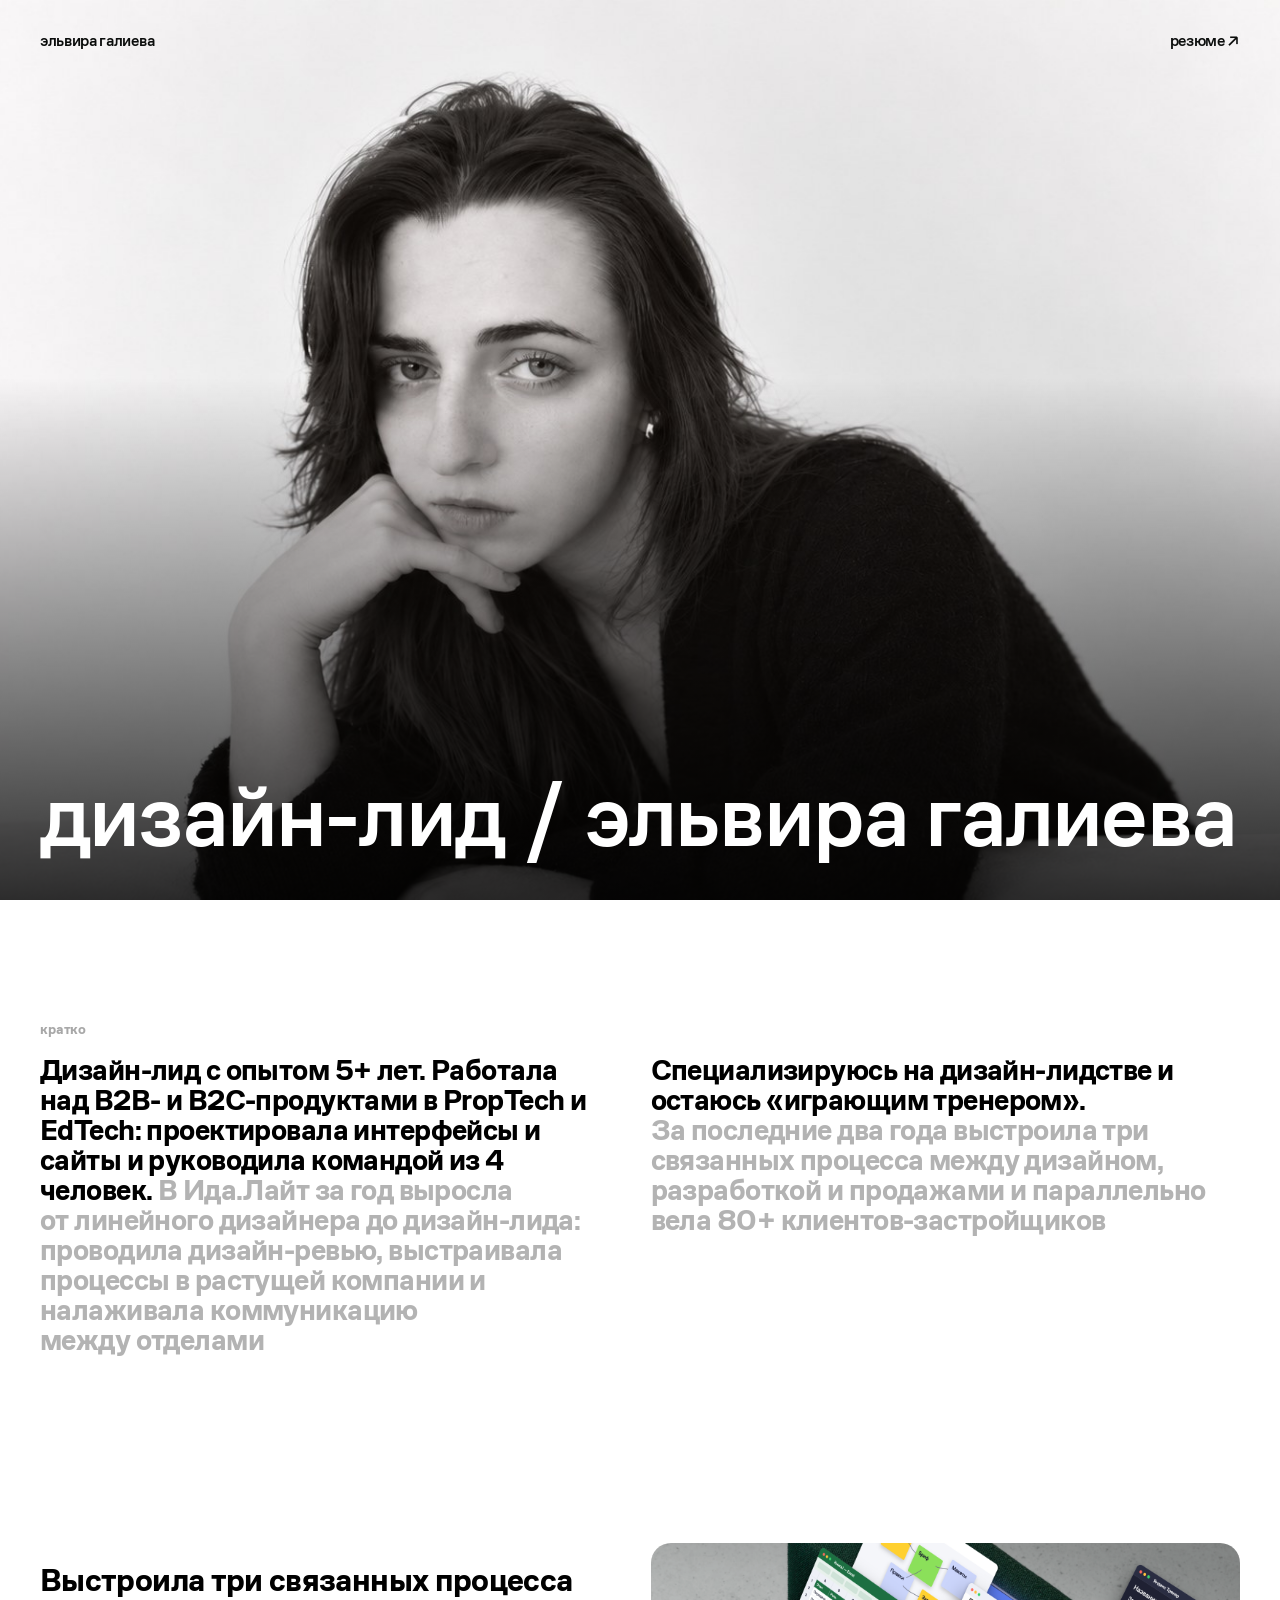
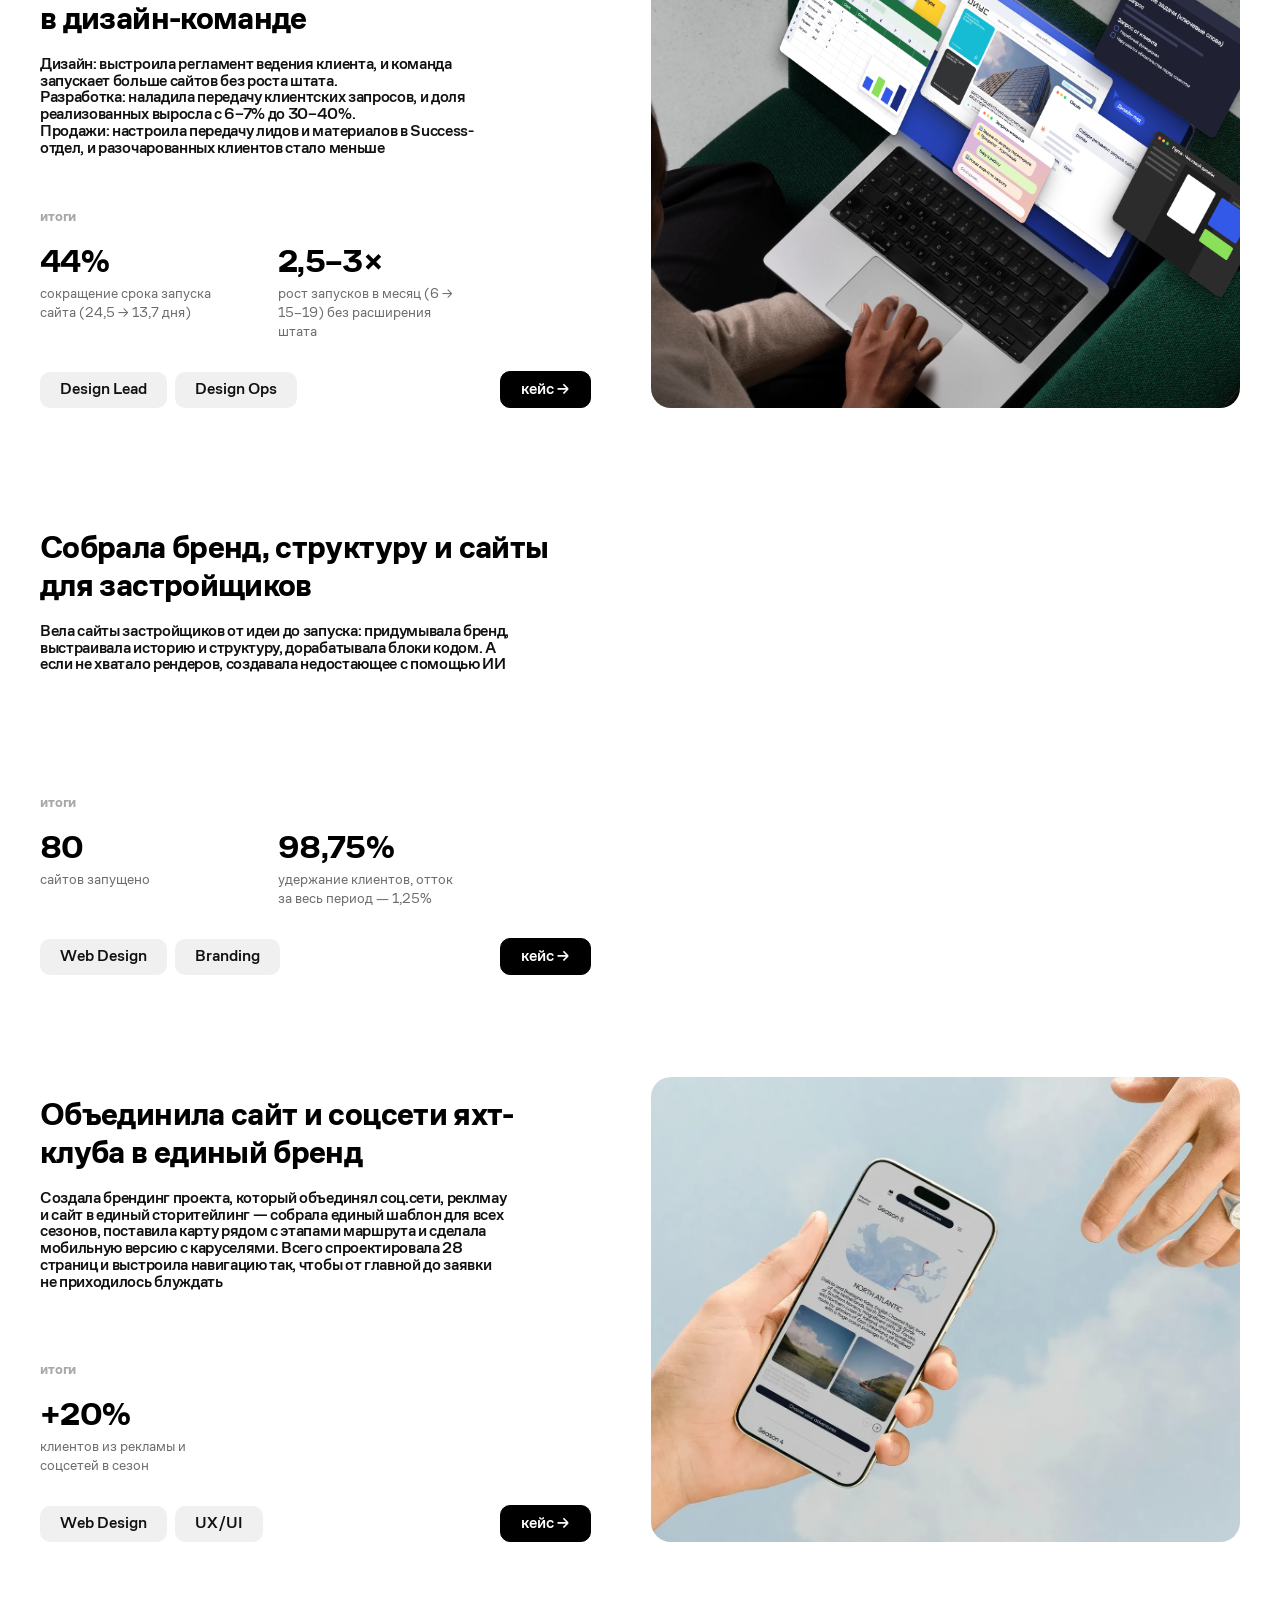
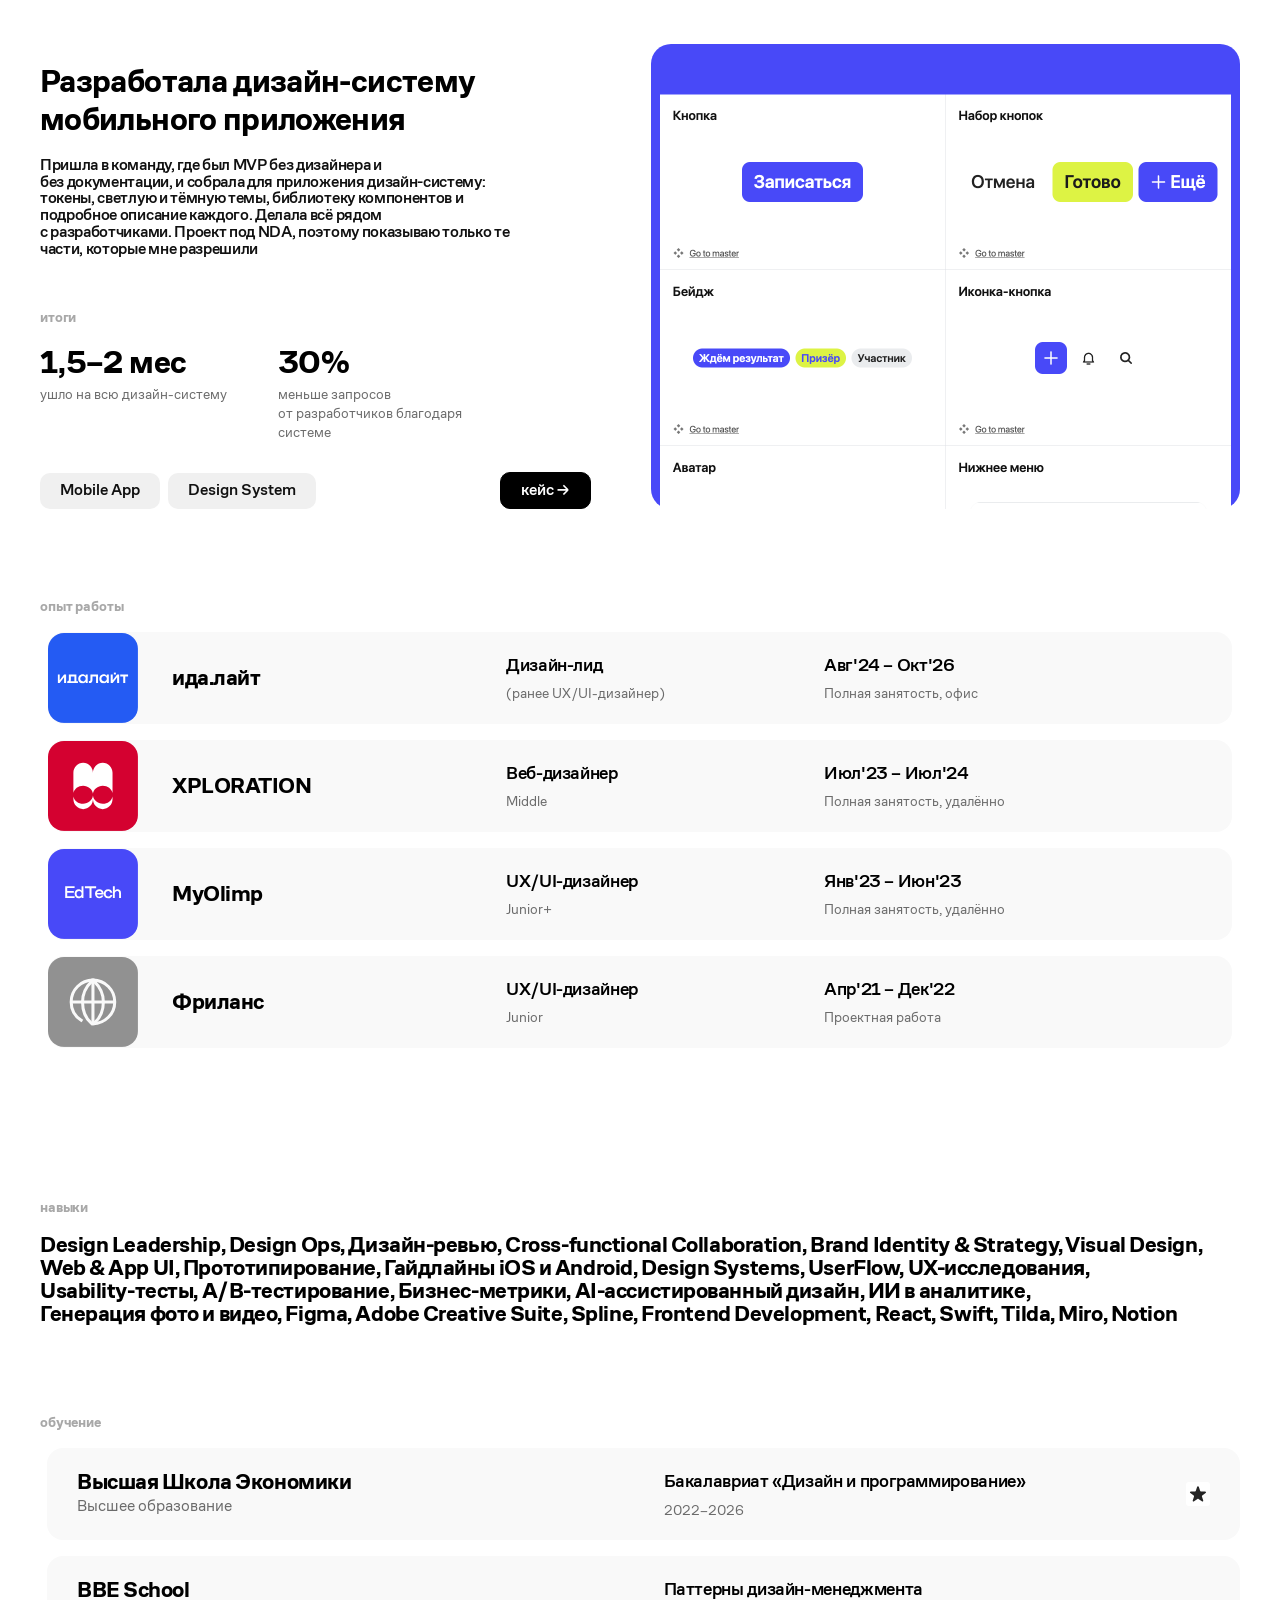
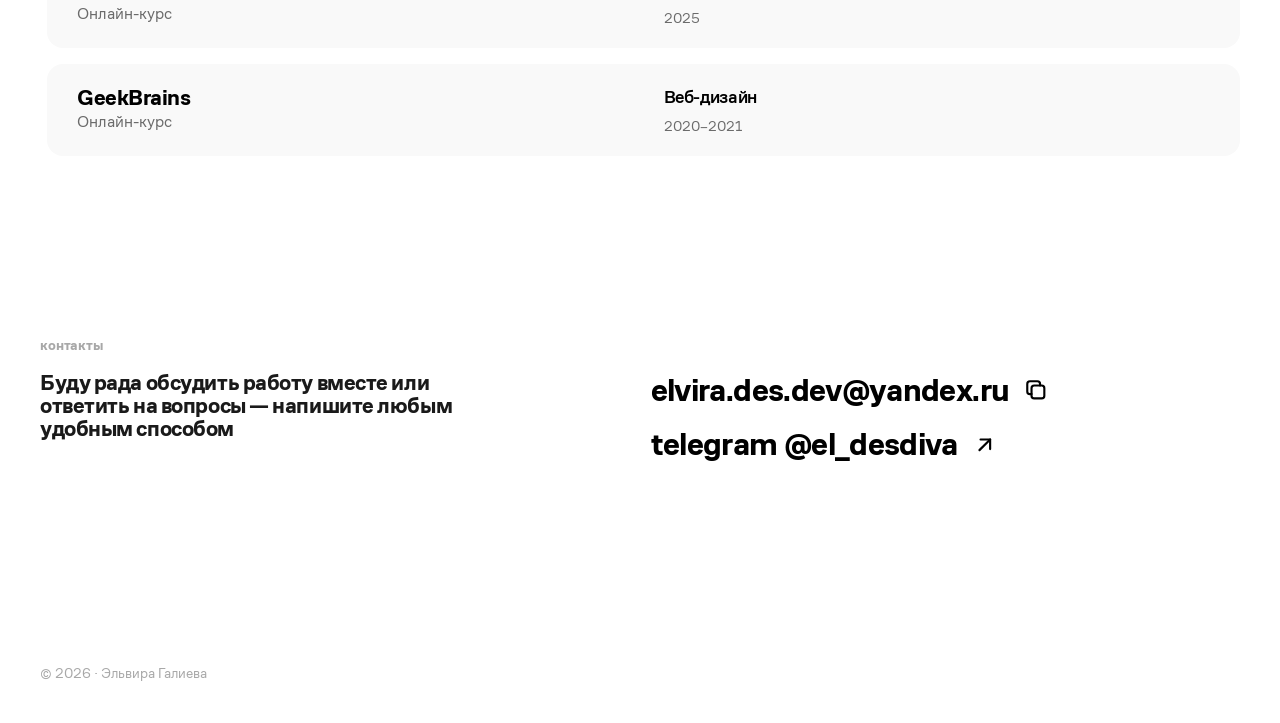
==== commit 4456c0a0: "all_material_done" ====
--- a/index.html
+++ b/index.html
@@ -73,24 +73,22 @@
         <div class="about__grid">
           <p class="about__text">
             <span class="about__text--strong"
-              >Дизайн-лид с опытом 5+ лет. Работала над B2B- и B2C-продуктами в
-              PropTech и EdTech: проектировала интерфейсы и сайты и руководила
-              командой из 4 человек.</span
+              >Дизайн-лид с опытом 5+ лет. Работала над B2B- и B2C-продуктами в PropTech и EdTech: проектировала интерфейсы и сайты и руководила
+              командой из 4 человек.</span
             >
             <span class="about__text--muted"
-              >В Ида.Лайт за год выросла от линейного дизайнера до дизайн-лида:
-              проводила дизайн-ревью, выстраивала процессы в растущей компании и
-              налаживала коммуникацию между отделами</span
+              >В Ида.Лайт за год выросла от линейного дизайнера до дизайн-лида:
+              проводила дизайн-ревью, выстраивала процессы в растущей компании и
+              налаживала коммуникацию между отделами</span
             >
           </p>
           <p class="about__text">
             <span class="about__text--strong"
-              >Специализируюсь на дизайн-лидстве и остаюсь «играющим
+              >Специализируюсь на дизайн-лидстве и остаюсь «играющим
               тренером».</span
             >
             <span class="about__text--muted">
-              За последние два года выстроила три связанных процесса между
-              дизайном, разработкой и продажами и параллельно вела 80+
+              За последние два года выстроила три связанных процесса между дизайном, разработкой и продажами и параллельно вела 80+
               клиентов-застройщиков</span
             >
           </p>
@@ -103,18 +101,15 @@
           <div class="case__info">
             <div>
               <h2 class="case__title">
-                Выстроила три связанных процесса в дизайн-команде
+                Выстроила три связанных процесса в дизайн-команде
               </h2>
               <p class="case__desc">
-                Дизайн: выстроила ведение клиента с понятным регламентом, и
-                команда стала запускать больше сайтов в месяц без роста
-                штата.<br />
-                Разработка: выстроила процесс и формат передачи запросов
-                клиентов в разработку, и доля реализованных выросла с 6–7% до
-                30–40%.<br />
-                Продажи: уменьшила количество разочарованных в функционале и
-                процессе работы с Success-отделом клиентов за счет создания
-                четкой передачи лидов и материалов для продаж
+                Дизайн: выстроила регламент ведения клиента, и команда запускает
+                больше сайтов без роста штата. <br />
+                Разработка: наладила передачу клиентских запросов, и доля
+                реализованных выросла с 6–7% до 30–40%. <br />
+                Продажи: настроила передачу лидов и материалов в Success-отдел,
+                и разочарованных клиентов стало меньше
               </p>
             </div>
             <div>
@@ -155,12 +150,12 @@
           <div class="case__info">
             <div>
               <h2 class="case__title">
-                Собрала бренд, структуру и сайты для застройщиков
+                Собрала бренд, структуру и сайты для застройщиков
               </h2>
               <p class="case__desc">
-                От брендинга и сторителлинга до кастомной вёрстки блоков
-                платформы. Для «Правого берега» придумала концепцию вместе с
-                дизайнером клиента, и клиент перенёс её на весь бренд и рекламу.
+                Вела сайты застройщиков от идеи до запуска: придумывала бренд,
+                выстраивала историю и структуру, дорабатывала блоки кодом. А
+                если не хватало рендеров, создавала недостающее с помощью ИИ
               </p>
             </div>
             <div>
@@ -200,15 +195,27 @@
           <div class="case__info">
             <div>
               <h2 class="case__title">
-                Обновила визуальный стиль и структуру сайта испанского яхт-клуба
+                Объединила сайт и соцсети яхт-клуба в единый бренд
               </h2>
               <p class="case__desc">
-                28 страниц: единый шаблон для сезонов, карта этапов рядом с
-                маршрутом, мобильная версия с каруселями. Навигация ведёт от
-                главной к сезону и заявке без лишних переходов.
+                Создала брендинг проекта, который объединял соц.сети, реклмау и
+                сайт в единый сторитейлинг — собрала единый шаблон для всех
+                сезонов, поставила карту рядом с этапами маршрута и сделала
+                мобильную версию с каруселями. Всего спроектировала 28 страниц и
+                выстроила навигацию так, чтобы от главной до заявки не
+                приходилось блуждать
               </p>
             </div>
             <div>
+              <p class="label">Итоги</p>
+              <div class="stats">
+                <div class="stat">
+                  <div class="stat__num">+20%</div>
+                  <div class="stat__cap">
+                    клиентов из рекламы и соцсетей в сезон
+                  </div>
+                </div>
+              </div>
               <div class="case__foot">
                 <div class="tags">
                   <span class="tag">Web Design</span
@@ -234,9 +241,11 @@
                 Разработала дизайн-систему мобильного приложения
               </h2>
               <p class="case__desc">
-                Токены, светлая и тёмная темы, библиотека компонентов и
-                подробная документация вместо MVP без неё. Делала систему вместе
-                с разработчиками. Экраны приложения показать не могу из-за NDA.
+                Пришла в команду, где был MVP без дизайнера и без документации,
+                и собрала для приложения дизайн-систему: токены, светлую и
+                тёмную темы, библиотеку компонентов и подробное описание
+                каждого. Делала всё рядом с разработчиками. Проект под NDA,
+                поэтому показываю только те части, которые мне разрешили
               </p>
             </div>
             <div>
@@ -354,22 +363,39 @@
       <section class="block wrap">
         <p class="label">Обучение</p>
         <div class="rows">
-          <div class="edu edu--tip" tabindex="0">
+          <div class="edu">
             <div>
               <div class="edu__name">Высшая Школа Экономики</div>
               <div class="edu__sub">Высшее образование</div>
             </div>
-            <div>
-              <div class="edu__main">
-                Бакалавриат «Дизайн и программирование»
-              </div>
-              <div class="edu__sub edu__sub--sm">2022–2026</div>
-            </div>
-            <div class="edu__tip" role="note">
-              <div class="edu__tip-label">Достижение · 2024</div>
-              <div class="edu__tip-text">
-                HSE Creative Open — 10-е место в номинации «Цифровой продукт»
-              </div>
+            <div class="edu__details">
+              <div>
+                <div class="edu__main">
+                  Бакалавриат «Дизайн и программирование»
+                </div>
+                <div class="edu__sub edu__sub--sm">2022–2026</div>
+              </div>
+              <span class="edu__award">
+                <button
+                  class="edu__award-button"
+                  type="button"
+                  aria-label="Достижение HSE Creative Open, 4-е место в номинации «Цифровой продукт»"
+                >
+                  <img
+                    src="images/icon_star.svg"
+                    alt=""
+                    width="24"
+                    height="24"
+                  />
+                </button>
+                <span class="edu__tip" role="note">
+                  <span class="edu__tip-label">Достижение · 2024</span>
+                  <span class="edu__tip-text"
+                    >HSE Creative Open — 4-е место в номинации «Цифровой
+                    продукт»</span
+                  >
+                </span>
+              </span>
             </div>
           </div>
           <div class="edu">
@@ -400,8 +426,8 @@
         <p class="label">Контакты</p>
         <div class="contacts__grid">
           <p class="contacts__text">
-            Буду рада обсудить работу вместе или ответить на вопросы&nbsp;—
-            напишите любым удобным способом.
+            Буду рада обсудить работу вместе или ответить на вопросы&nbsp;—
+            напишите любым удобным способом
           </p>
           <div class="contacts__links">
             <span class="copy-mail">
--- a/style.css
+++ b/style.css
@@ -493,13 +493,17 @@
 .edu__sub { color: var(--gray); margin-top: 2px; }
 .edu__sub--sm { margin-top: 8px; }
 
-/* плашка-достижение: появляется при наведении на строку образования */
-.edu--tip { position: relative; outline: none; }
+/* достижение открывается только с иконки */
+.edu__details { display: flex; align-items: center; justify-content: space-between; gap: 20px; }
+.edu__award { position: relative; display: inline-flex; flex: 0 0 24px; width: 24px; height: 24px; }
+.edu__award-button { display: block; width: 24px; height: 24px; padding: 0; border: 0; background: transparent; cursor: help; }
+.edu__award-button img { display: block; width: 24px; height: 24px; }
+.edu__award-button:focus-visible { outline: 2px solid var(--black); outline-offset: 3px; border-radius: 50%; }
 .edu__tip {
   position: absolute;
   z-index: 20;
-  right: 30px;
-  top: calc(100% - 8px);
+  right: 0;
+  top: calc(100% + 8px);
   width: 306px;
   padding: 12px;
   background: var(--white);
@@ -511,8 +515,8 @@
   pointer-events: none;
   transition: opacity .15s, transform .15s;
 }
-.edu--tip:hover .edu__tip,
-.edu--tip:focus-visible .edu__tip { opacity: 1; transform: none; }
+.edu__award:hover .edu__tip,
+.edu__award:focus-within .edu__tip { opacity: 1; transform: none; }
 .edu__tip-label { color: var(--gray-label); font-size: var(--small-size); line-height: var(--small-lh); font-weight: var(--text-w-medium); }
 .edu__tip-text { margin-top: 4px; color: var(--black); font-size: var(--small-size); line-height: var(--small-lh); font-weight: var(--text-w-medium); }
 
@@ -594,7 +598,7 @@
   .job__col:last-child { padding-bottom: 14px; }
   .edu { grid-template-columns: 1fr; gap: 12px; margin-left: 0; padding: 18px 20px; }
   .edu > div:nth-child(2) { padding-left: 0; }
-  .edu__tip { position: static; width: auto; opacity: 1; transform: none; box-shadow: none; margin-top: 4px; }
+  .edu__tip { width: min(306px, calc(100vw - 48px)); }
   .footer { padding-top: 120px; }
 }
 
